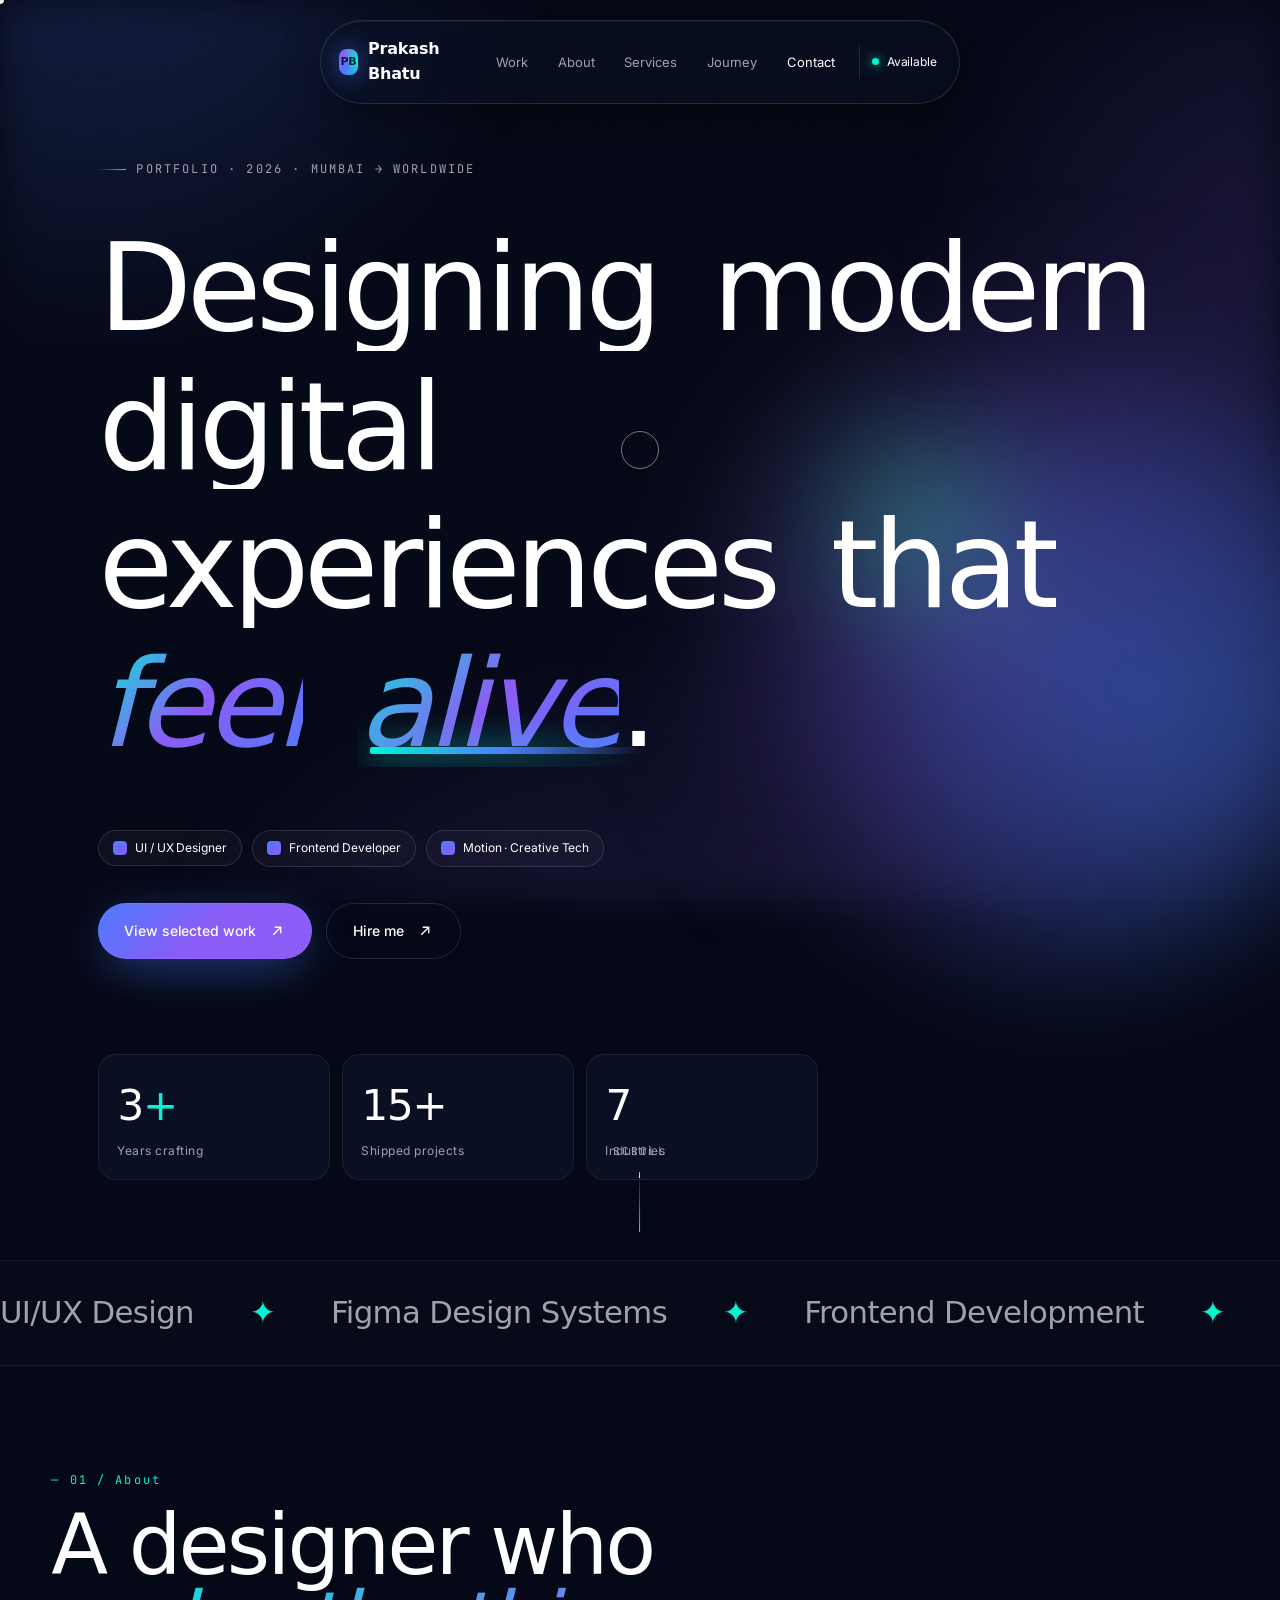
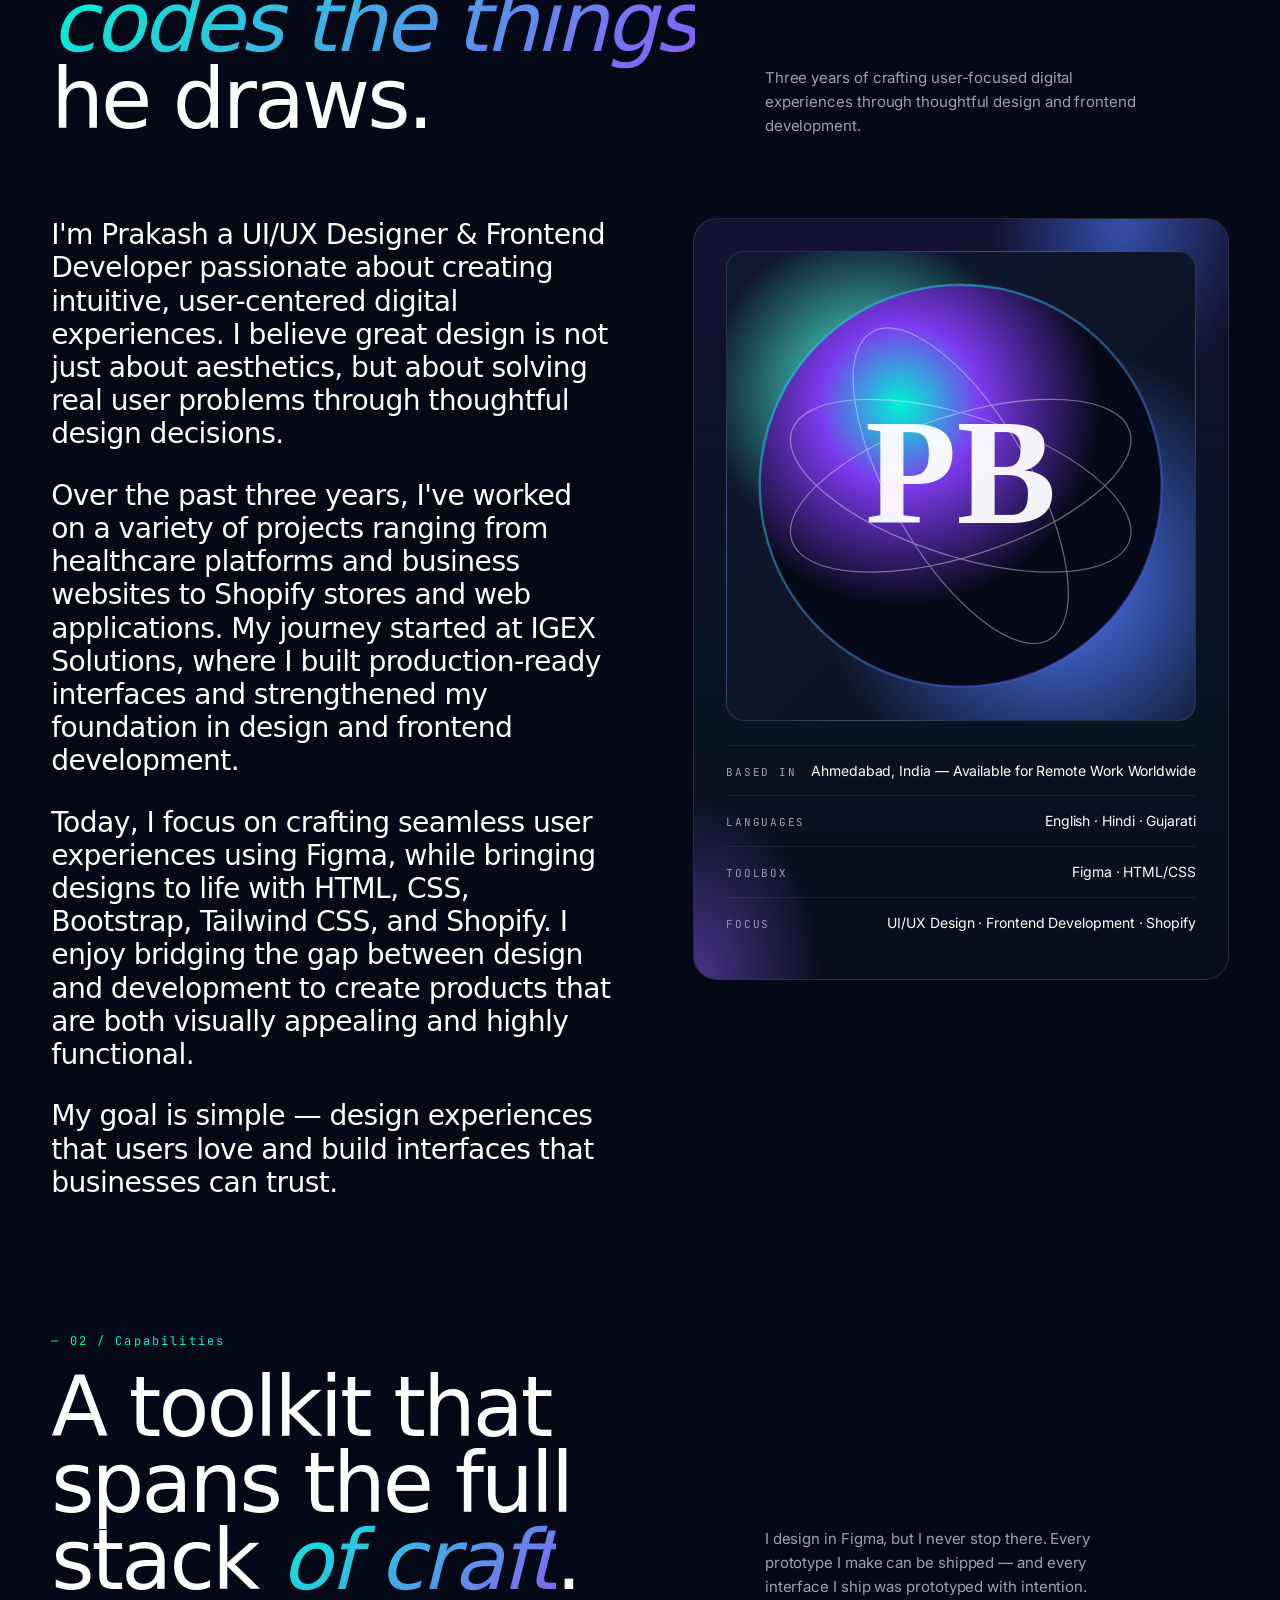
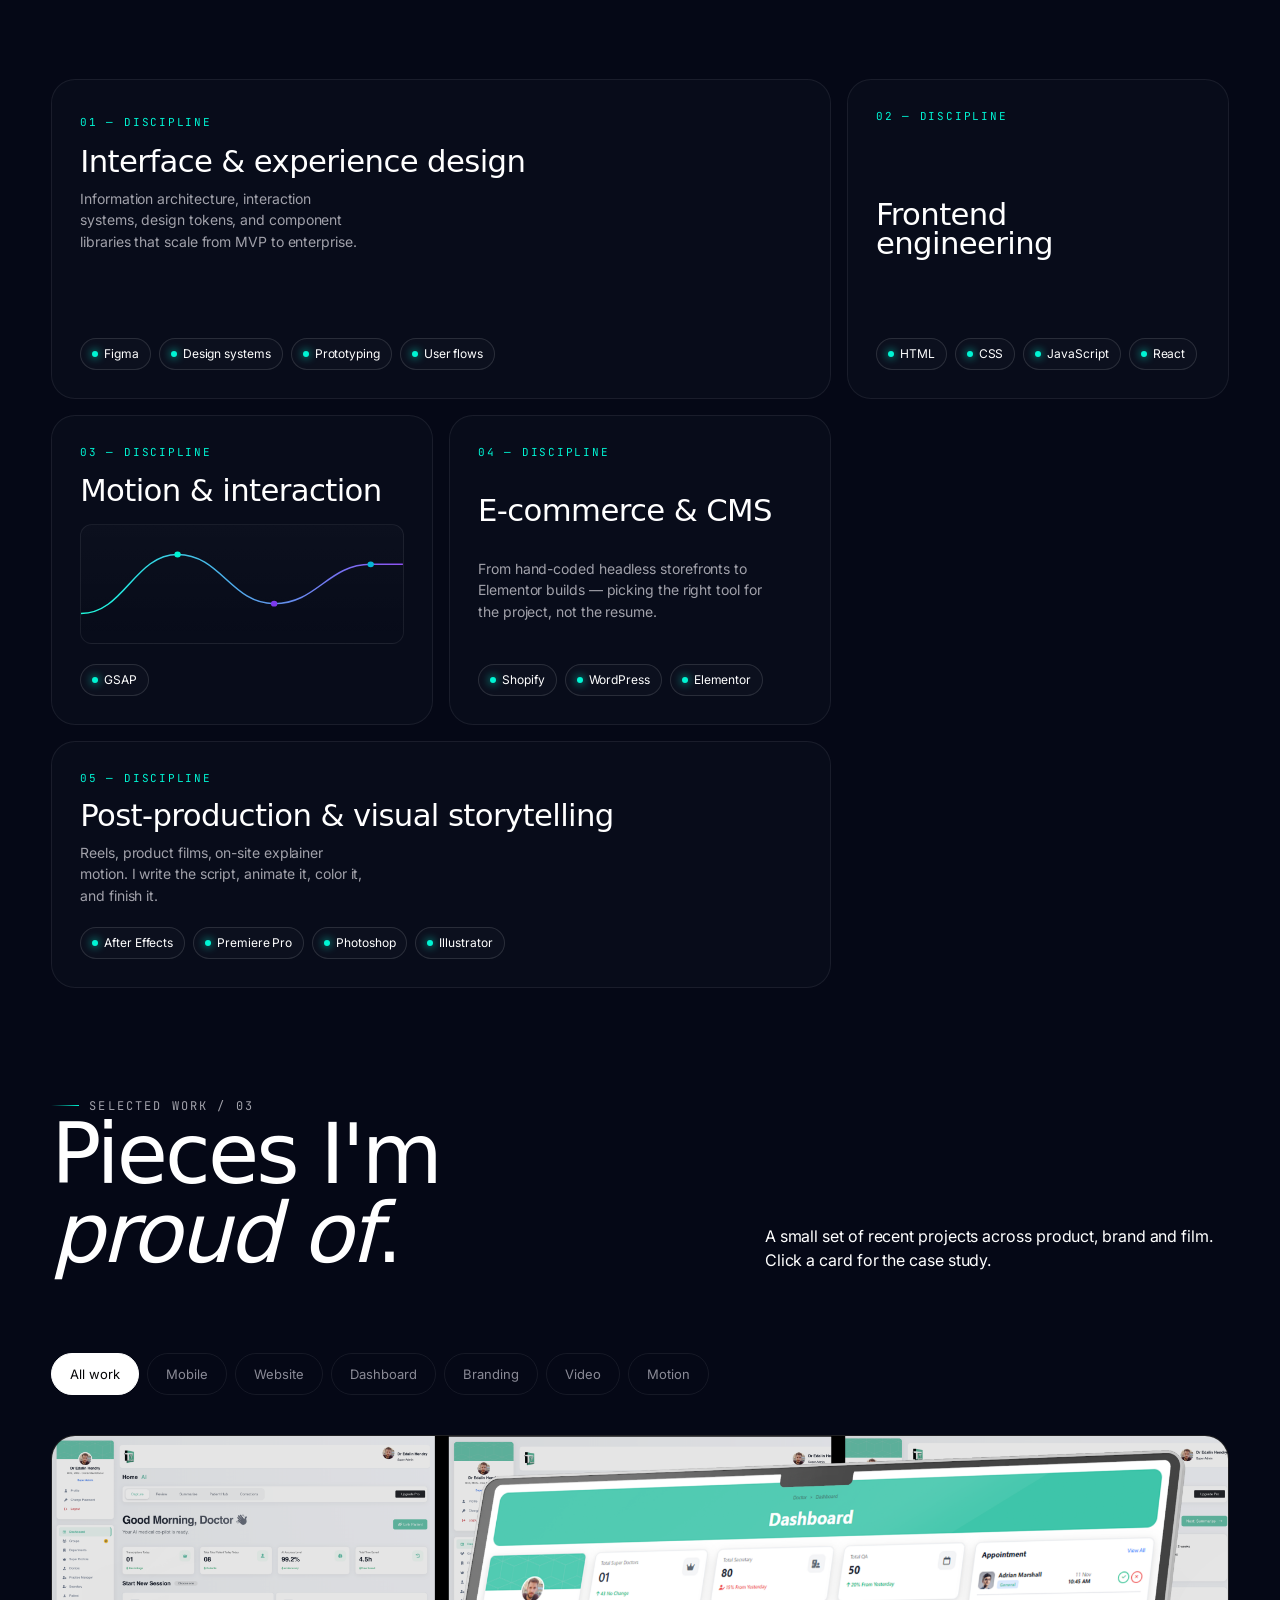
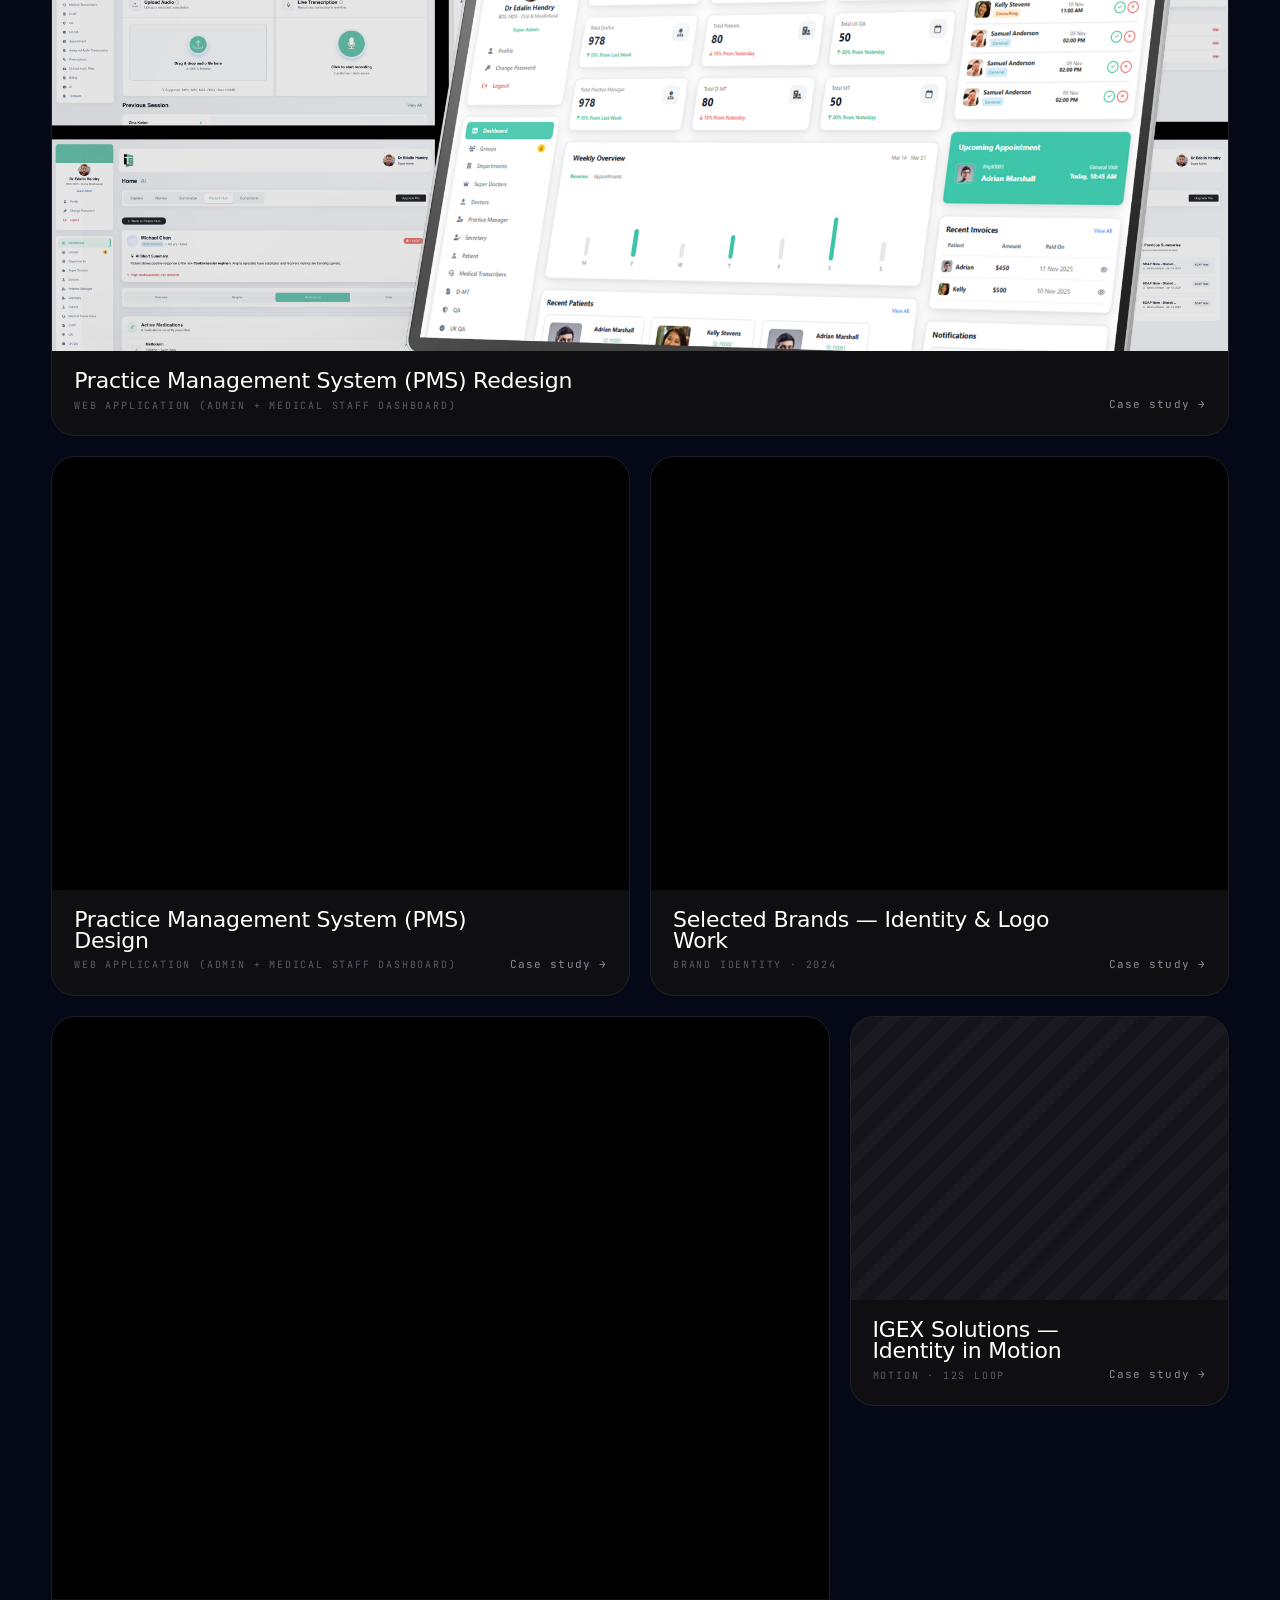
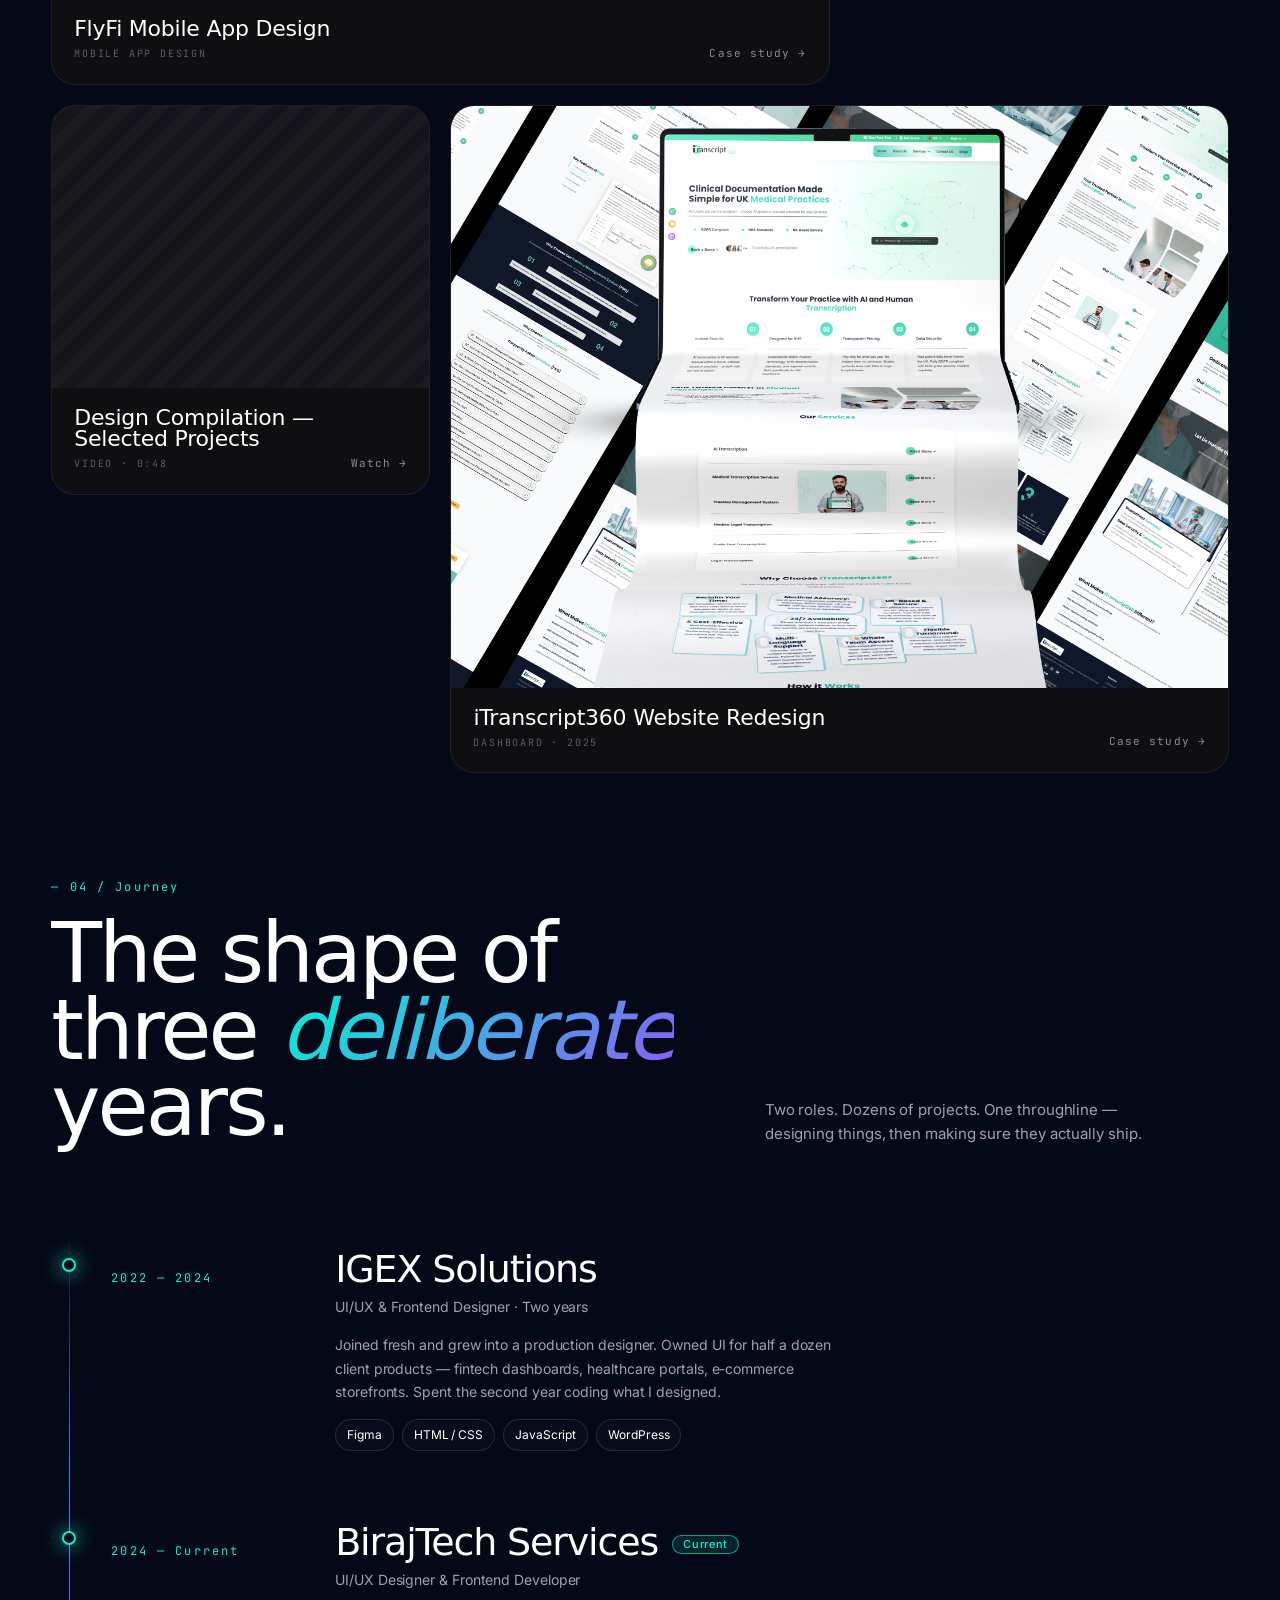
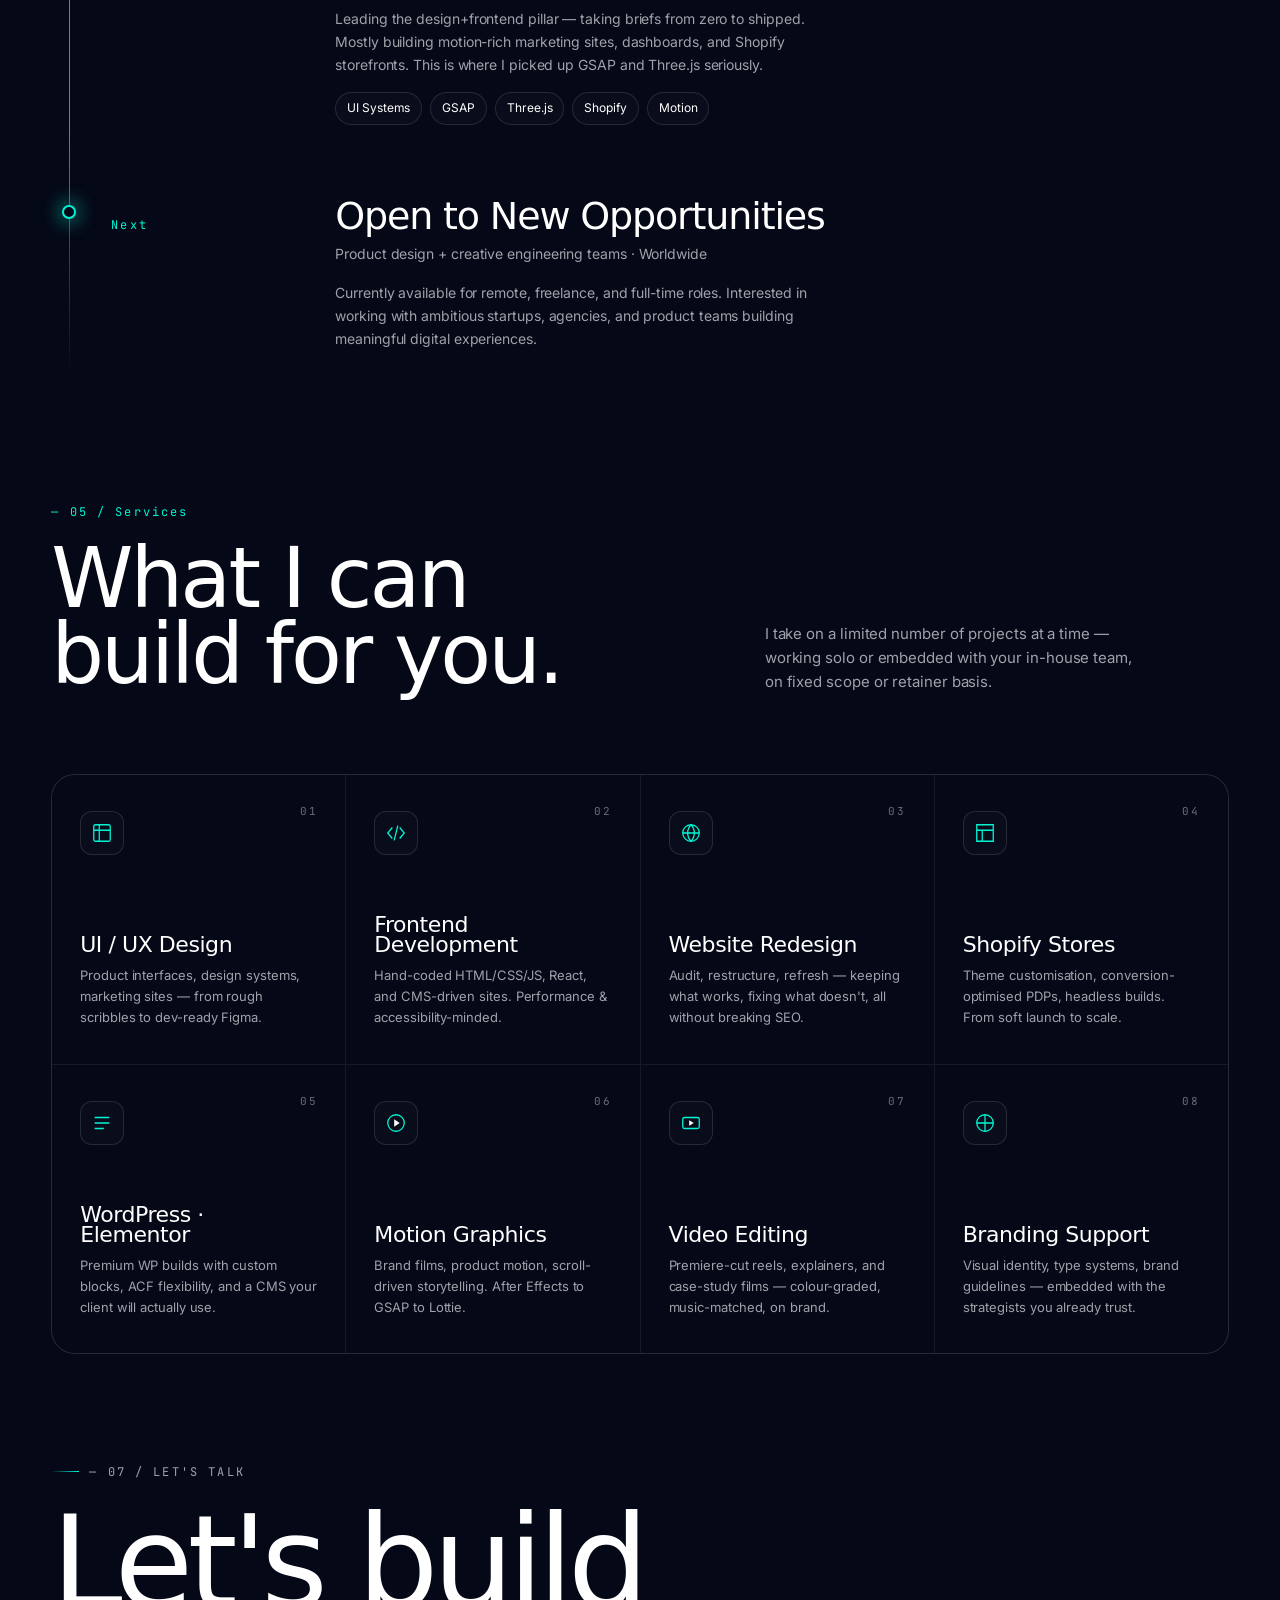
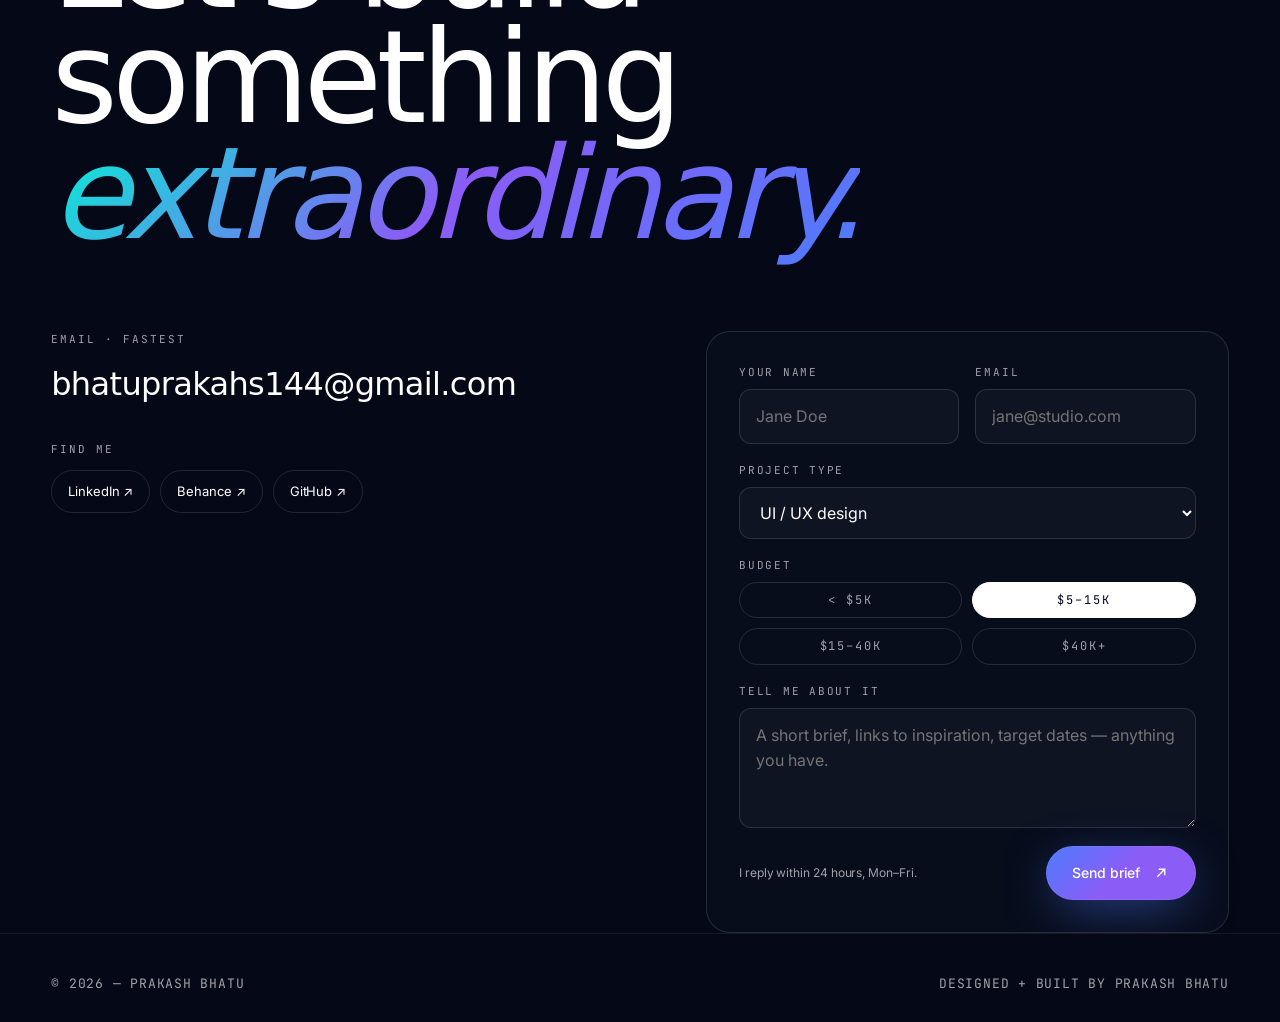
==== index.html @ 5ee9cb2e "initial commit" ====
<!doctype html>
<html lang="en">
<head>
<meta charset="utf-8" />
<meta name="viewport" content="width=device-width, initial-scale=1" />
<title>Prakash Bhatu — Designer · Frontend · Creative Technologist</title>
<meta name="description" content="Prakash Bhatu — multidisciplinary digital designer & frontend developer. UI/UX, motion, and immersive web experiences." />

<link rel="preconnect" href="https://fonts.googleapis.com">
<link rel="preconnect" href="https://fonts.gstatic.com" crossorigin>
<link rel="preconnect" href="https://api.fontshare.com">

<!-- Fonts: Clash Display + Inter + JetBrains Mono -->
<link href="https://fonts.googleapis.com/css2?family=Inter:wght@300;400;500;600;700&family=JetBrains+Mono:wght@400;500&display=swap" rel="stylesheet">
<link href="https://api.fontshare.com/v2/css?f[]=clash-display@400,500,600,700&display=swap" rel="stylesheet">

<link rel="stylesheet" href="styles.css">
<style>
  .hero-canvas {
  position: absolute;
  top: 0;
  left: 0;
  width: 100%;
  height: 100%;
  display: block;
  z-index: 1; /* ताकि यह बैकग्राउंड में रहे और कंटेंट इसके ऊपर दिखे */
  pointer-events: none; /* अगर आप चाहते हैं कि नीचे के बटन पर क्लिक हो सके */
}

/* सुनिश्चित करें कि पैरेंट यानी .hero रिलेटिव हो */
.hero {
  position: relative;
  overflow: hidden;
  /* बाकी की प्रॉपर्टीज वैसी ही रहने दें */
}


/* new project css */
/* ================= WORK SECTION ================= */

:root {
  /* Surfaces */
  --ink-000: #050506;
  --ink-050: #0a0a0c;
  --ink-100: #0f0f12;
  --ink-200: #14141a;
  --ink-300: #1c1c24;
  --ink-400: #262630;
  --line: rgba(255, 255, 255, 0.07);
  --line-strong: rgba(255, 255, 255, 0.14);

  /* Text */
  --text-100: #f5f5f7;
  --text-200: #c7c7cf;
  --text-300: #8a8a96;
  --text-400: #5a5a66;

  /* Accents (tweakable) */
  --accent: #4d7cfe;
  --accent-2: #8b5cf6;
  --accent-glow: rgba(77, 124, 254, 0.45);
  --accent-2-glow: rgba(139, 92, 246, 0.35);

  /* Type */
  --font-display: "Space Grotesk", "Helvetica Neue", system-ui, sans-serif;
  --font-body: "Inter", system-ui, sans-serif;
  --font-mono: "JetBrains Mono", ui-monospace, monospace;

  /* Layout */
  --page-pad: clamp(24px, 4vw, 72px);
  --maxw: 1440px;
  --radius-sm: 8px;
  --radius-md: 16px;
  --radius-lg: 24px;
  --radius-xl: 36px;

  /* Motion */
  --ease-out: cubic-bezier(0.16, 1, 0.3, 1);
  --ease-in-out: cubic-bezier(0.65, 0, 0.35, 1);
}

.filters {
  display: flex;
  gap: 8px;
  flex-wrap: wrap;
  margin-bottom: 40px;
}

.filter {
  font-size: 13px;
  padding: 10px 18px;
  border: 1px solid var(--line);
  border-radius: 999px;
  color: var(--text-300);
  background: transparent;
  transition: all 0.3s;
  cursor: pointer;
}

.filter:hover {
  color: var(--text-100);
  border-color: var(--line-strong);
}

.filter.active {
  background: white;
  color: var(--ink-000);
  border-color: white;
}

.work-grid {
  display: grid;
  grid-template-columns: repeat(12, 1fr);
  gap: 20px;
}

.work-card {
  height: fit-content;
  position: relative;
  border-radius: var(--radius-lg);
  overflow: hidden;
  cursor: pointer;
  background: var(--ink-100);
  border: 1px solid var(--line);
  transition: transform 0.5s var(--ease-out);
}

.work-card:hover {
  transform: translateY(-6px);
}

.work-card .thumb {
  aspect-ratio: 4/3;
  position: relative;
  overflow: hidden;
  background: var(--ink-200);
}

.work-card .thumb::before {
  content: "";
  position: absolute;
  inset: 0;
  background: repeating-linear-gradient(
    135deg,
    rgba(255,255,255,0.025) 0 12px,
    transparent 12px 24px
  );
}

.work-card .thumb-art {
  position: absolute;
  inset: 0;
  display: grid;
  place-items: center;
  font-family: var(--font-mono);
  font-size: 11px;
  letter-spacing: 0.18em;
  text-transform: uppercase;
  color: var(--text-400);
}

/* Layout */
.w-feature { grid-column: span 12; }
.w-feature .thumb { aspect-ratio: 16/7; }

.w-half { grid-column: span 6; }
.w-third { grid-column: span 4; }
.w-twothird { grid-column: span 8; }

@media (max-width: 820px) {
  .w-feature,
  .w-half,
  .w-third,
  .w-twothird {
    grid-column: span 12;
  }
}

/* Meta */
.work-card .meta {
  display: flex;
  justify-content: space-between;
  align-items: flex-end;
  padding: 20px 22px 22px;
}

.work-card .meta h3 {
  font-family: var(--font-display);
  font-size: 22px;
  font-weight: 500;
  letter-spacing: -0.01em;
}

.work-card .meta .cat {
  font-family: var(--font-mono);
  font-size: 10px;
  letter-spacing: 0.18em;
  text-transform: uppercase;
  color: var(--text-400);
  margin-top: 6px;
}

.work-card .meta .case {
  font-family: var(--font-mono);
  font-size: 11px;
  letter-spacing: 0.1em;
  color: var(--text-300);
  display: inline-flex;
  align-items: center;
  gap: 8px;
  white-space: nowrap;
}

.work-card .meta .case::after {
  content: "→";
  transition: transform 0.3s;
}

.work-card:hover .meta .case::after {
  transform: translateX(4px);
}

/* Thumb styles (simple placeholders) */
.thumb-art.t-mobile { background: #0d2237; }
.thumb-art.t-dash { background: #0a0f1c; }
.thumb-art.t-brand { background: #ece9e2; color: #1c1c20; }
.thumb-art.t-web { background: #1a0d2e; }
.thumb-art.t-video { background: #000; }
.thumb-art.t-motion { background: #0a0a14; }

/* ===== Work case-study modal (self-contained, namespaced) ===== */
.kv-cs {
  position: fixed; inset: 0; z-index: 9000;
  background: rgba(0,0,0,0.7);
  backdrop-filter: blur(8px); -webkit-backdrop-filter: blur(8px);
  display: none; align-items: flex-start; justify-content: center;
  padding: 40px var(--page-pad);
  overflow-y: scroll;
  -webkit-overflow-scrolling: touch;
  overscroll-behavior: contain;
  opacity: 0; transition: opacity 0.35s;
  font-family: var(--font-body); color: var(--text-100);
}
.kv-cs.open { display: flex; opacity: 1; }
.kv-cs-inner {
  max-height: 600px;
  overflow-y: auto;
  width: min(820px, 100%); background: var(--ink-050);
  border: 1px solid var(--line); border-radius: var(--radius-xl);
  padding: 48px 52px; position: relative;
  flex-shrink: 0;
  transform: translateY(18px); transition: transform 0.45s var(--ease-out);
}
.kv-cs.open .kv-cs-inner { transform: translateY(0); }
.kv-cs-close {
  position: absolute; top: 20px; right: 20px;
  width: 40px; height: 40px; border-radius: 50%;
  background: rgba(255,255,255,0.06); border: 1px solid var(--line);
  color: var(--text-100); font-size: 20px; line-height: 1; cursor: pointer;
  display: grid; place-items: center;
}
.kv-cs-close:hover { background: rgba(255,255,255,0.12); }
.kv-cs-cat {
  font-family: var(--font-mono); font-size: 11px; letter-spacing: 0.18em;
  text-transform: uppercase; color: var(--accent); margin-bottom: 16px;
}
.kv-cs-title {
  font-family: var(--font-display); font-size: clamp(28px, 4vw, 48px);
  letter-spacing: -0.03em; line-height: 1.02; font-weight: 500; margin-bottom: 18px;
}
.kv-cs-tagline { color: var(--text-300); font-size: 16px; max-width: 60ch; line-height: 1.6; }
.kv-cs-stats {
  display: grid; grid-template-columns: repeat(4, 1fr); gap: 24px;
  margin-top: 36px; padding-top: 28px; border-top: 1px solid var(--line);
  margin-bottom: 36px;
}
.kv-cs-stats .k {
  font-family: var(--font-mono); font-size: 11px; letter-spacing: 0.14em;
  text-transform: uppercase; color: var(--text-400); margin-bottom: 8px;
}
.kv-cs-stats .v {
  font-family: var(--font-display); font-size: 18px; font-weight: 500; letter-spacing: -0.01em;
}
@media (max-width: 600px) {
  .kv-cs-stats { grid-template-columns: repeat(2, 1fr); }
  .kv-cs-inner { padding: 32px; }
}
.case-image-wrap{
  margin:20px 0 30px;
  border-radius:16px;
  overflow:hidden;
}

.case-image{
  width:100%;
  display:block;
  border-radius:16px;
}

/* Heading */
.kv-cs-inner h3 {
  font-size: 22px;
  font-weight: 600;
  margin: 18px 0 10px;
  color: #ffffff;
}

/* Paragraph */
.kv-cs-inner p {
  font-size: 15px;
  margin-bottom: 12px;
  color: #cfcfcf;
}

/* List */
.kv-cs-inner ul {
  padding-left: 18px;
  margin-bottom: 12px;
}

.kv-cs-inner li {
  font-size: 15px;
  margin-bottom: 8px;
  color: #cfcfcf;
}

/* Links */
.kv-cs-inner a {
  color: #4da3ff;
  text-decoration: none;
  transition: 0.2s ease;
}

.kv-cs-inner a:hover {
  color: #80c1ff;
  text-decoration: underline;
}

/* -------- RESPONSIVE -------- */
@media (max-width: 768px) {
  .kv-cs-inner {
    padding: 18px;
  }

  .kv-cs-inner h3 {
    font-size: 18px;
  }

  .kv-cs-inner p,
  .kv-cs-inner li {
    font-size: 14px;
  }
}

@media (max-width: 480px) {
  .kv-cs-inner {
    padding: 14px;
    border-radius: 8px;
  }

  .kv-cs-inner h3 {
    font-size: 16px;
  }

  .kv-cs-inner p,
  .kv-cs-inner li {
    font-size: 13px;
  }
}
.cursor {
  position: fixed;
  z-index: 100000;
  pointer-events: none;
}

.cursor-ring {
  position: fixed;
  z-index: 99999;
  pointer-events: none;
}
.kv-cs-inner::-webkit-scrollbar {
  width: 6px;
}
.kv-cs-inner::-webkit-scrollbar-thumb {
  background: rgba(255,255,255,0.2);
  border-radius: 10px;
}

/* Contact Form Responsive */
.contact-form {
  width: 100%;
  max-width: 100%;
  padding: 32px;
}

.contact-form .row {
  display: grid;
  grid-template-columns: repeat(2, 1fr);
  gap: 16px;
}

.field input,
.field textarea,
.field select {
  width: 100%;
  min-width: 0;
}

.budget-chips {
  display: flex;
  flex-wrap: wrap;
  gap: 10px;
}

.budget-chips label {
  flex: 1 1 calc(50% - 10px);
  text-align: center;
  min-width: 120px;
}

.form-foot {
  display: flex;
  justify-content: space-between;
  align-items: center;
  gap: 16px;
  flex-wrap: wrap;
}

.form-foot .btn {
  white-space: nowrap;
}

/* Tablet */
@media (max-width: 768px) {
  .contact-form {
    padding: 24px;
  }

  .contact-form .row {
    grid-template-columns: 1fr;
  }

  .budget-chips label {
    flex: 1 1 calc(50% - 10px);
  }

  .form-foot {
    flex-direction: column;
    align-items: stretch;
  }

  .form-foot .btn {
    width: 100%;
    justify-content: center;
  }
}

/* Mobile */
@media (max-width: 480px) {
  .contact-form {
    padding: 18px;
    border-radius: 16px;
  }

  .field input,
  .field textarea,
  .field select {
    padding: 12px 14px;
    font-size: 16px; /* Prevent iOS zoom */
  }

  .budget-chips {
    flex-direction: column;
  }

  .budget-chips label {
    width: 100%;
    min-width: unset;
  }

  .form-foot small {
    text-align: center;
    width: 100%;
  }

  .form-foot .btn {
    width: 100%;
  }
  .hero-aside{
    grid-template-columns:repeat(2, 1fr);
    margin-top: 0;
  }
}

</style>

<!-- Custom cursor + smooth scroll + GSAP + Three.js loaded as modules at end -->
</head>
<body>

<!-- ========== Preloader ========== -->
<div class="preloader" id="preloader">
  <div class="pl-inner">
    <div class="pl-mark"></div>
    <div class="pl-progress"><div class="pl-bar" id="plBar"></div></div>
    <div class="pl-text" id="plText">Loading experience · 0%</div>
  </div>
</div>

<!-- ========== Cursor ========== -->
<div class="cursor-ring" id="cursorRing"></div>
<div class="cursor" id="cursor"></div>

<!-- ========== Nav ========== -->
<nav class="nav" aria-label="Primary">
  <a class="brand" href="#top" data-cursor="hover">
    <span class="mark" aria-hidden="true"></span>
    <span>Prakash Bhatu</span>
  </a>
  <ul>
    <li><a class="link" href="#work" data-cursor="hover">Work</a></li>
    <li><a class="link" href="#about" data-cursor="hover">About</a></li>
    <li><a class="link" href="#services" data-cursor="hover">Services</a></li>
    <li><a class="link" href="#journey" data-cursor="hover">Journey</a></li>
    <li><a class="link" href="#contact" data-cursor="hover">Contact</a></li>
  </ul>
  <span class="availability"><span class="dot"></span>Available</span>
</nav>

<main class="page" id="top">

<!-- ========== Hero ========== -->
<section class="hero" data-screen-label="01 Hero">
  <canvas class="hero-canvas" id="heroCanvas"></canvas>
  <div class="hero-orb" aria-hidden="true"></div>

  <div class="container">
    <div class="hero-grid">
      <span class="eyebrow reveal-fade">Portfolio · 2026 · Mumbai → Worldwide</span>

      <h1 class="display reveal-fade" id="heroHeadline">
        <span class="word"><span>Designing</span></span>
        <span class="word"><span>modern</span></span>
        <span class="word"><span>digital</span></span><br/>
        <span class="word"><span>experiences</span></span>
        <span class="word"><span>that</span></span>
        <span class="word"><span><span class="accent">feel</span></span></span>
        <span class="word"><span class="alive"><span><span class="accent">alive</span>.</span></span></span>
      </h1>

      <div class="reveal-up">
        <div class="hero-roles">
          <span class="role-chip"><span class="ico"></span>UI / UX Designer</span>
          <span class="role-chip"><span class="ico"></span>Frontend Developer</span>
          <span class="role-chip"><span class="ico"></span>Motion · Creative Tech</span>
        </div>

        <div class="hero-cta">
          <a href="#work" class="btn glow btn-magnet" data-cursor="hover">
            View selected work
            <svg class="arrow" viewBox="0 0 24 24" fill="none" stroke="currentColor" stroke-width="1.8"><path d="M7 17L17 7M9 7h8v8"/></svg>
          </a>
          <a href="#contact" class="btn ghost btn-magnet" data-cursor="hover">
            Hire me
            <svg class="arrow" viewBox="0 0 24 24" fill="none" stroke="currentColor" stroke-width="1.8"><path d="M7 17L17 7M9 7h8v8"/></svg>
          </a>
        </div>
      </div>

      <div class="hero-aside reveal-up">
        <div class="hero-stat">
          <div class="n">3<span style="color:var(--accent-3)">+</span></div>
          <div class="l">Years crafting</div>
        </div>
        <div class="hero-stat">
          <div class="n">15+</div>
          <div class="l">Shipped projects</div>
        </div>
        <div class="hero-stat">
          <div class="n">7</div>
          <div class="l">Industries</div>
        </div>
      </div>
    </div>
  </div>

  <div class="scroll-cue" aria-hidden="true">
    <span>Scroll</span>
    <span class="line"></span>
  </div>
</section>

<!-- ========== Marquee strip ========== -->
<div class="strip" aria-hidden="true">
  <div class="strip-track">
<span>
  UI/UX Design <span class="dot-sep">✦</span>
  Figma Design Systems <span class="dot-sep">✦</span>
  Frontend Development <span class="dot-sep">✦</span>
  HTML & CSS <span class="dot-sep">✦</span>
  Bootstrap & Tailwind CSS <span class="dot-sep">✦</span>
  Shopify Development <span class="dot-sep">✦</span>
</span>

<span>
  Responsive Web Design <span class="dot-sep">✦</span>
  User Research <span class="dot-sep">✦</span>
  Wireframing & Prototyping <span class="dot-sep">✦</span>
  Motion Design <span class="dot-sep">✦</span>
  After Effects <span class="dot-sep">✦</span>
  Premiere Pro <span class="dot-sep">✦</span>
</span>
  </div>
</div>

<!-- ========== About ========== -->
<section id="about" data-screen-label="02 About">
  <div class="container">
    <div class="section-head">
      <div>
        <span class="num">— 01 / About</span>
        <h2 class="display reveal-up" style="margin-top:18px">A designer who <em style="font-weight:400; font-style:italic; background:linear-gradient(135deg,var(--accent-3),var(--accent-2)); -webkit-background-clip:text; background-clip:text; color:transparent">codes the things</em> he draws.</h2>
      </div>
      <div class="meta reveal-fade">
        Three years of crafting user-focused digital experiences through thoughtful design and frontend development.
 </div>
    </div>

    <div class="about-grid">
      <div class="about-copy">

      <p>I'm Prakash  a  UI/UX Designer & Frontend Developer passionate about creating intuitive, user-centered digital experiences. I believe great design is not just about aesthetics, but about solving real user problems through thoughtful design decisions.</p>
       <p>Over the past three years, I've worked on a variety of projects ranging from healthcare platforms and business websites to Shopify stores and web applications. My journey started at IGEX Solutions, where I built production-ready interfaces and strengthened my foundation in design and frontend development.</p>
       <p>Today, I focus on crafting seamless user experiences using Figma, while bringing designs to life with HTML, CSS, Bootstrap, Tailwind CSS, and Shopify. I enjoy bridging the gap between design and development to create products that are both visually appealing and highly functional.</p>
       <p>My goal is simple — design experiences that users love and build interfaces that businesses can trust.</p>



        </div>

      <aside class="about-card reveal-up" style="position: sticky; top: 0;">
        <div class="avatar" aria-hidden="true">
          <svg viewBox="0 0 200 200" xmlns="http://www.w3.org/2000/svg">
            <defs>
              <radialGradient id="av-g" cx="35%" cy="30%">
                <stop offset="0%" stop-color="#00F5D4"/>
                <stop offset="40%" stop-color="#7C3AED"/>
                <stop offset="100%" stop-color="#050816"/>
              </radialGradient>
              <linearGradient id="av-rim" x1="0" y1="0" x2="1" y2="1">
                <stop offset="0" stop-color="#00F5D4" stop-opacity=".6"/>
                <stop offset="1" stop-color="#7C3AED" stop-opacity=".4"/>
              </linearGradient>
            </defs>
            <circle cx="100" cy="100" r="86" fill="url(#av-g)"/>
            <circle cx="100" cy="100" r="86" fill="none" stroke="url(#av-rim)" stroke-width="1"/>
            <g opacity="0.4" stroke="#fff" stroke-width="0.5" fill="none">
              <ellipse cx="100" cy="100" rx="76" ry="30" transform="rotate(-18 100 100)"/>
              <ellipse cx="100" cy="100" rx="76" ry="30" transform="rotate(18 100 100)"/>
              <ellipse cx="100" cy="100" rx="76" ry="30" transform="rotate(60 100 100)"/>
            </g>
            <text x="100" y="116" text-anchor="middle" font-family="Clash Display" font-size="64" font-weight="600" fill="#fff" opacity="0.95">PB</text>
          </svg>
        </div>
        <div class="row"><span class="k">Based in</span><span class="v">Ahmedabad, India — Available for Remote Work Worldwide</span></div>
        <div class="row"><span class="k">Languages</span><span class="v">English · Hindi · Gujarati</span></div>
        <div class="row"><span class="k">Toolbox</span><span class="v">Figma · HTML/CSS</span></div>
        <div class="row"><span class="k">Focus</span><span class="v">UI/UX Design · Frontend Development · Shopify</span></div>
        
      </aside>
    </div>
  </div>
</section>

<!-- ========== Skills ========== -->
<section id="skills" data-screen-label="03 Skills">
  <div class="container">
    <div class="section-head">
      <div>
        <span class="num">— 02 / Capabilities</span>
        <h2 class="display reveal-up" style="margin-top:18px">A toolkit that<br/>spans the full stack <em style="font-weight:400; font-style:italic; background:linear-gradient(135deg,var(--accent-3),var(--accent-2)); -webkit-background-clip:text; background-clip:text; color:transparent">of craft</em>.</h2>
      </div>
      <div class="meta reveal-fade">
        I design in Figma, but I never stop there. Every prototype I make can be shipped — and every interface I ship was prototyped with intention.
      </div>
    </div>

    <div class="skills-grid">
      <article class="skill-card feature reveal-up" data-tilt>
        <div>
          <span class="cat">01 — Discipline</span>
          <h3 class="display" style="margin-top:14px">Interface &amp; experience design</h3>
          <p class="desc">Information architecture, interaction systems, design tokens, and component libraries that scale from MVP to enterprise.</p>
        </div>
        <div class="pill-row">
          <span class="pill"><span class="led"></span>Figma</span>
          <span class="pill"><span class="led"></span>Design systems</span>
          <span class="pill"><span class="led"></span>Prototyping</span>
          <span class="pill"><span class="led"></span>User flows</span>
        </div>
      </article>

      <article class="skill-card reveal-up" data-tilt>
        <span class="cat">02 — Discipline</span>
        <h3 class="display" style="margin-top:14px">Frontend<br/>engineering</h3>
        <div class="pill-row">
          <span class="pill"><span class="led"></span>HTML</span>
          <span class="pill"><span class="led"></span>CSS</span>
          <span class="pill"><span class="led"></span>JavaScript</span>
          <span class="pill"><span class="led"></span>React</span>
        </div>
      </article>

      <article class="skill-card reveal-up" data-tilt>
        <span class="cat">03 — Discipline</span>
        <h3 class="display" style="margin-top:14px">Motion &amp; interaction</h3>
        <div class="skill-viz" aria-hidden="true">
          <svg viewBox="0 0 300 120" preserveAspectRatio="none">
            <defs>
              <linearGradient id="sv1" x1="0" x2="1">
                <stop offset="0" stop-color="#00F5D4"/>
                <stop offset="1" stop-color="#7C3AED"/>
              </linearGradient>
            </defs>
            <path d="M0,90 C40,90 50,30 90,30 C130,30 140,80 180,80 C220,80 230,40 270,40 L300,40" fill="none" stroke="url(#sv1)" stroke-width="1.5"/>
            <path d="M0,90 C40,90 50,30 90,30 C130,30 140,80 180,80 C220,80 230,40 270,40 L300,40" fill="none" stroke="white" stroke-width="0.4" opacity="0.4"/>
            <circle cx="90" cy="30" r="3" fill="#00F5D4"/>
            <circle cx="180" cy="80" r="3" fill="#7C3AED"/>
            <circle cx="270" cy="40" r="3" fill="#06B6D4"/>
          </svg>
        </div>
        <div class="pill-row">
          <span class="pill"><span class="led"></span>GSAP</span>
         
        </div>
      </article>

      <article class="skill-card reveal-up" data-tilt>
        <span class="cat">04 — Discipline</span>
        <h3 class="display" style="margin-top:14px">E-commerce &amp; CMS</h3>
        <p class="desc">From hand-coded headless storefronts to Elementor builds — picking the right tool for the project, not the resume.</p>
        <div class="pill-row">
          <span class="pill"><span class="led"></span>Shopify</span>
          <span class="pill"><span class="led"></span>WordPress</span>
          <span class="pill"><span class="led"></span>Elementor</span>
        </div>
      </article>

      <article class="skill-card wide reveal-up" data-tilt>
        <span class="cat">05 — Discipline</span>
        <h3 class="display" style="margin-top:14px">Post-production &amp; visual storytelling</h3>
        <p class="desc">Reels, product films, on-site explainer motion. I write the script, animate it, color it, and finish it.</p>
        <div class="pill-row">
          <span class="pill"><span class="led"></span>After Effects</span>
          <span class="pill"><span class="led"></span>Premiere Pro</span>
          <span class="pill"><span class="led"></span>Photoshop</span>
          <span class="pill"><span class="led"></span>Illustrator</span>
        </div>
      </article>
    </div>
  </div>
</section>


<!-- ==================== WORK ==================== -->
<section id="work" data-screen-label="04 Work">
  <div class="container">
  <div class="section-head reveal">
    <div>
      <span class="eyebrow">Selected work / 03</span>
      <h2>Pieces I'm <em>proud&nbsp;of</em>.</h2>
    </div>
    <p>A small set of recent projects across product, brand and film. Click a card for the case study.</p>
  </div>

  <div class="filters reveal">
    <button class="filter active" data-cat="all">All work</button>
    <button class="filter" data-cat="mobile">Mobile</button>
    <button class="filter" data-cat="web">Website</button>
    <button class="filter" data-cat="dash">Dashboard</button>
    <button class="filter" data-cat="brand">Branding</button>
    <button class="filter" data-cat="video">Video</button>
    <button class="filter" data-cat="motion">Motion</button>
  </div>

  <div class="work-grid reveal-stagger">
    <!-- Feature -->
    <div class="work-card w-feature" data-case="pmsweb" data-cat="dash">
      <div class="thumb">
        <div class="thumb-art t-dash" style="background-color: #000000;">
          <img src="assets/images/desktop-admin.png" style="width: 100%;" alt="">
        </div>
      </div>
      <div class="meta">
        <div>
          <h3>Practice Management System (PMS) Redesign</h3>
          <div class="cat">Web Application (Admin + Medical Staff Dashboard)</div>
        </div>
        <span class="case">Case study</span>
      </div>
    </div>

    <!-- Two halves -->
    <div class="work-card w-half" data-case="pmsapp" data-cat="mobile">
        <div class="thumb">
        <div class="thumb-art t-dash" style="background-color: #000000;">
          <img src="assets/images/mobile-app-pms.png" style="height: 100%; object-fit: cover;" alt="">
        </div>
      </div>
      <div class="meta">
        <div>
          <h3>Practice Management System (PMS) Design</h3>
          <div class="cat">Web Application (Admin + Medical Staff Dashboard)</div>
        </div>
        <span class="case">Case study</span>
      </div>
    </div>
    <div class="work-card w-half" data-case="grove" data-cat="brand">
    <div class="thumb">
        <div class="thumb-art t-dash" style="background-color: #000000;">
          <img src="assets/images/banner-post.png" style="width: 100%;" alt="">
        </div>
      </div>
      <div class="meta">
        <div>
          <h3>Selected Brands — Identity & Logo Work</h3>
          <div class="cat">Brand identity · 2024</div>
        </div>
        <span class="case">Case study</span>
      </div>
    </div>

    <!-- 2-third + third -->
    <div class="work-card w-twothird" data-case="flyfi" data-cat="mobile">
     <div class="thumb">
        <div class="thumb-art t-dash" style="background-color: #000000;">
          <img src="assets/images/flyfi_app_8.png" style="height: 100%;" alt="">
        </div>
      </div>
      <div class="meta">
        <div>
          <h3>FlyFi Mobile App Design</h3>
          <div class="cat">Mobile App Design</div>
        </div>
        <span class="case">Case study</span>
      </div>
    </div>
    
    <div class="work-card w-third" data-case="halo" data-cat="motion">
       <div class="thumb">
  <video class="thumb-video" autoplay muted loop playsinline style="width: 100%;">
    <source src="assets/Videos/logo-2.mp4"  type="video/mp4">
  </video>
</div>
      <div class="meta">
        <div>
          <h3>IGEX Solutions — Identity in Motion</h3>
          <div class="cat">Motion · 12s loop</div>
        </div>
        <span class="case">Case study</span>
      </div>
    </div>
    

    <!-- third + 2-third -->
    <div class="work-card w-third" data-case="vesper" data-cat="video">
      <div class="thumb">
  <video class="thumb-video" autoplay muted loop playsinline style="width: 100%;">
    <source src="assets/Videos/Design-website.mp4"  type="video/mp4">
  </video>
</div>
      <div class="meta">
        <div>
          <h3>Design Compilation — Selected Projects</h3>
          <div class="cat">Video · 0:48</div>
        </div>
        <span class="case">Watch</span>
      </div>
    </div>

    <div class="work-card w-twothird" data-case="drift" data-cat="web">
     <div class="thumb">
        <div class="thumb-art t-dash" style="background-color: #000000;">
          <img src="assets/images/transcript-web.png" style="width: 100%;" alt="">
        </div>
      </div>
      <div class="meta">
        <div>
          <h3>iTranscript360 Website Redesign</h3>
          <div class="cat">Dashboard · 2025</div>
        </div>
        <span class="case">Case study</span>
      </div>
    </div>
  </div>
  </div>
</section>


<!-- ========== Timeline ========== -->
<section id="journey" data-screen-label="05 Journey">
  <div class="container">
    <div class="section-head">
      <div>
        <span class="num">— 04 / Journey</span>
        <h2 class="display reveal-up" style="margin-top:18px">The shape of<br/>three <em style="font-weight:400; font-style:italic; background:linear-gradient(135deg,var(--accent-3),var(--accent-2)); -webkit-background-clip:text; background-clip:text; color:transparent">deliberate</em> years.</h2>
      </div>
      <div class="meta reveal-fade">
        Two roles. Dozens of projects. One throughline — designing things, then making sure they actually ship.
      </div>
    </div>

    <div class="timeline" id="timeline">
      <div class="timeline-progress" id="tlProgress"></div>

      <div class="tl-item reveal-up">
        <div class="row">
          <span class="year">2022 — 2024</span>
          <div>
            <h3 class="display">IGEX Solutions</h3>
            <div class="role">UI/UX &amp; Frontend Designer · Two years</div>
            <p class="desc">Joined fresh and grew into a production designer. Owned UI for half a dozen client products — fintech dashboards, healthcare portals, e-commerce storefronts. Spent the second year coding what I designed.</p>
            <div class="tags">
              <span class="pill">Figma</span><span class="pill">HTML / CSS</span><span class="pill">JavaScript</span><span class="pill">WordPress</span>
            </div>
          </div>
        </div>
      </div>

      <div class="tl-item now reveal-up">
        <div class="row">
          <span class="year">2024 — Current</span>
          <div>
            <h3 class="display">BirajTech Services</h3>
            <div class="role">UI/UX Designer &amp; Frontend Developer</div>
            <p class="desc">Leading the design+frontend pillar — taking briefs from zero to shipped. Mostly building motion-rich marketing sites, dashboards, and Shopify storefronts. This is where I picked up GSAP and Three.js seriously.</p>
            <div class="tags">
              <span class="pill">UI Systems</span><span class="pill">GSAP</span><span class="pill">Three.js</span><span class="pill">Shopify</span><span class="pill">Motion</span>
            </div>
          </div>
        </div>
      </div>

      <div class="tl-item reveal-up">
        <div class="row">
          <span class="year">Next</span>
          <div>
            <h3 class="display">Open to New Opportunities </h3>
            <div class="role">Product design + creative engineering teams · Worldwide</div>
            <p class="desc">Currently available for remote, freelance, and full-time roles. Interested in
working with ambitious startups, agencies, and product teams building meaningful
digital experiences.</p>
          </div>
        </div>
      </div>
    </div>
  </div>
</section>

<!-- ========== Services ========== -->
<section id="services" data-screen-label="06 Services">
  <div class="container">
    <div class="section-head">
      <div>
        <span class="num">— 05 / Services</span>
        <h2 class="display reveal-up" style="margin-top:18px">What I can<br/>build for you.</h2>
      </div>
      <div class="meta reveal-fade">
       I take on a limited number of projects at a time — working solo or embedded with your in-house team, on fixed scope or retainer basis.
      </div>
    </div>

    <div class="services-grid">
      <div class="service reveal-fade" data-cursor="hover">
        <span class="idx">01</span>
        <div class="icn"><svg viewBox="0 0 24 24"><rect x="3" y="3" width="18" height="18" rx="2"/><path d="M3 9h18M9 3v18"/></svg></div>
        <div>
          <h3 class="display">UI / UX Design</h3>
          <p>Product interfaces, design systems, marketing sites — from rough scribbles to dev-ready Figma.</p>
        </div>
      </div>
      <div class="service reveal-fade" data-cursor="hover">
        <span class="idx">02</span>
        <div class="icn"><svg viewBox="0 0 24 24"><path d="M8 6l-5 6 5 6M16 6l5 6-5 6M14 4l-4 16"/></svg></div>
        <div>
          <h3 class="display">Frontend Development</h3>
          <p>Hand-coded HTML/CSS/JS, React, and CMS-driven sites. Performance &amp; accessibility-minded.</p>
        </div>
      </div>
      <div class="service reveal-fade" data-cursor="hover">
        <span class="idx">03</span>
        <div class="icn"><svg viewBox="0 0 24 24"><circle cx="12" cy="12" r="9"/><path d="M3 12h18M12 3a13 13 0 010 18M12 3a13 13 0 000 18"/></svg></div>
        <div>
          <h3 class="display">Website Redesign</h3>
          <p>Audit, restructure, refresh — keeping what works, fixing what doesn't, all without breaking SEO.</p>
        </div>
      </div>
      <div class="service reveal-fade" data-cursor="hover">
        <span class="idx">04</span>
        <div class="icn"><svg viewBox="0 0 24 24"><path d="M3 3h18v18H3z"/><path d="M3 9h18M9 21V9"/></svg></div>
        <div>
          <h3 class="display">Shopify Stores</h3>
          <p>Theme customisation, conversion-optimised PDPs, headless builds. From soft launch to scale.</p>
        </div>
      </div>
      <div class="service reveal-fade" data-cursor="hover">
        <span class="idx">05</span>
        <div class="icn"><svg viewBox="0 0 24 24"><path d="M4 6h16M4 12h16M4 18h10"/></svg></div>
        <div>
          <h3 class="display">WordPress · Elementor</h3>
          <p>Premium WP builds with custom blocks, ACF flexibility, and a CMS your client will actually use.</p>
        </div>
      </div>
      <div class="service reveal-fade" data-cursor="hover">
        <span class="idx">06</span>
        <div class="icn"><svg viewBox="0 0 24 24"><circle cx="12" cy="12" r="9"/><path d="M10 8l6 4-6 4z" fill="currentColor" stroke="none"/></svg></div>
        <div>
          <h3 class="display">Motion Graphics</h3>
          <p>Brand films, product motion, scroll-driven storytelling. After Effects to GSAP to Lottie.</p>
        </div>
      </div>
      <div class="service reveal-fade" data-cursor="hover">
        <span class="idx">07</span>
        <div class="icn"><svg viewBox="0 0 24 24"><rect x="3" y="6" width="18" height="12" rx="2"/><path d="M10 9v6l5-3z" fill="currentColor" stroke="none"/></svg></div>
        <div>
          <h3 class="display">Video Editing</h3>
          <p>Premiere-cut reels, explainers, and case-study films — colour-graded, music-matched, on brand.</p>
        </div>
      </div>
      <div class="service reveal-fade" data-cursor="hover">
        <span class="idx">08</span>
        <div class="icn"><svg viewBox="0 0 24 24"><circle cx="12" cy="12" r="9"/><path d="M12 3v18M3 12h18" /></svg></div>
        <div>
          <h3 class="display">Branding Support</h3>
          <p>Visual identity, type systems, brand guidelines — embedded with the strategists you already trust.</p>
        </div>
      </div>
    </div>
  </div>
</section>

<!-- ========== Testimonials ========== -->
  

<!-- ========== Contact ========== -->
<section class="contact" id="contact" data-screen-label="08 Contact">
  <canvas class="contact-canvas" id="contactCanvas"></canvas>
  <div class="container">
    <span class="eyebrow reveal-fade">— 07 / Let's talk</span>
    <h2 class="display reveal-up" style="margin-top:24px">Let's build something <em>extraordinary.</em></h2>

    <div class="contact-grid">
      <div class="contact-info">
        <div class="block reveal-up">
          <div class="k">Email · fastest</div>
          <div class="v"><a href="mailto:bhatuprakahs144@gmail.com" data-cursor="hover">bhatuprakahs144@gmail.com</a></div>
        </div>
        <!-- <div class="block reveal-up">
          <div class="k">On the calendar</div>
          <div class="v"><a href="#" data-cursor="hover">Book a 30-min intro call →</a></div>
        </div> -->
        <div class="block reveal-up">
          <div class="k">Find me</div>
          <div class="socials">
            <a href="https://www.linkedin.com/in/prakash-bhatu?utm_source=share_via&utm_content=profile&utm_medium=member_android" data-cursor="hover">LinkedIn ↗</a>
            <a href="https://www.behance.net/pixel-craft-studio/info" data-cursor="hover">Behance ↗</a>
            <!-- <a href="#" data-cursor="hover">Dribbble ↗</a> -->
            <a href="https://github.com/bhatuprakash3219/Design" data-cursor="hover">GitHub ↗</a>
            <!-- <a href="#" data-cursor="hover">Read.cv ↗</a> -->
          </div>
        </div>
        <div class="block reveal-up">
          <!-- <div class="k">Currently</div> -->
          <!-- <div class="v" style="font-size:18px; color:var(--muted)"><span class="dot" style="display:inline-block; vertical-align:middle; margin-right:10px"></span>Booking projects from June 26, 2026</div> -->
        </div>
      </div>

      <form class="contact-form reveal-up" id="contactForm" novalidate>
        <div class="row">
          <div class="field">
            <label for="cf-name">Your name</label>
            <input id="cf-name" name="name" type="text" placeholder="Jane Doe" required />
          </div>
          <div class="field">
            <label for="cf-email">Email</label>
            <input id="cf-email" name="email" type="email" placeholder="jane@studio.com" required />
          </div>
        </div>
        <div class="field">
          <label for="cf-project">Project type</label>
          <select id="cf-project" name="project">
            <option>UI / UX design</option>
            <option>Frontend build</option>
            <option>Shopify storefront</option>
            <option>WordPress / Elementor</option>
            <option>Motion / video</option>
            <option>Something else</option>
          </select>
        </div>
        <div class="field">
          <label>Budget</label>
          <div class="budget-chips">
            <input type="radio" name="budget" id="b1" value="<$5k"/><label for="b1">&lt; $5k</label>
            <input type="radio" name="budget" id="b2" value="$5–15k" checked/><label for="b2">$5–15k</label>
            <input type="radio" name="budget" id="b3" value="$15–40k"/><label for="b3">$15–40k</label>
            <input type="radio" name="budget" id="b4" value="$40k+"/><label for="b4">$40k+</label>
          </div>
        </div>
        <div class="field">
          <label for="cf-msg">Tell me about it</label>
          <textarea id="cf-msg" name="msg" placeholder="A short brief, links to inspiration, target dates — anything you have."></textarea>
        </div>
        <div class="form-foot">
          <small>I reply within 24 hours, Mon–Fri.</small>
          <button class="btn glow btn-magnet" type="submit" data-cursor="hover">
            <span id="cfBtn">Send brief</span>
            <svg class="arrow" viewBox="0 0 24 24" fill="none" stroke="currentColor" stroke-width="1.8"><path d="M7 17L17 7M9 7h8v8"/></svg>
          </button>
        </div>
      </form>
    </div>
  </div>
</section>

<!-- ========== Footer ========== -->
<footer class="foot">
  <div class="container" style="display:flex; justify-content:space-between; flex-wrap:wrap; gap:16px; width:100%">
    <span class="mono">© 2026 — PRAKASH BHATU</span>
    <span class="mono">DESIGNED + BUILT BY PRAKASH BHATU</span>
    <!-- <span class="mono">v 1.0 · NO COOKIES, NO BS</span> -->
  </div>
</footer>

</main>

<!-- ========== Work case-study modal (Kai Vesper section) ========== -->
<div class="kv-cs" id="kvCaseModal" aria-hidden="true">
  <div class="kv-cs-inner">
    <button class="kv-cs-close" data-kv-close aria-label="Close">&times;</button>
    <div class="kv-cs-cat" data-kv-cat></div>
    <h3 class="kv-cs-title" data-kv-title></h3>
    <p class="kv-cs-tagline" data-kv-tagline></p>
    <div class="kv-cs-stats" data-kv-stats></div>
 
     <div class="case-description"></div>
  </div>
</div>

<!-- ========== Case-study modal ========== -->
<div class="modal-overlay" id="modal" role="dialog" aria-modal="true" aria-labelledby="modalTitle">
  <div class="modal">
    <button class="modal-close" id="modalClose" aria-label="Close" data-cursor="hover"></button>
    <div class="modal-hero" id="modalHero">
      <img src="/assets/images/four.png" alt="">
      <div>
        <span class="cat" id="modalCat">Category</span>
        <h3 class="display" id="modalTitle">Project</h3>
      </div>
    </div>
    <div class="modal-body">
      <aside class="modal-meta">
        <div class="block"><div class="k">Client</div><div class="v" id="m-client">—</div></div>
        <div class="block"><div class="k">Year</div><div class="v" id="m-year">—</div></div>
        <div class="block"><div class="k">Role</div><div class="v" id="m-role">—</div></div>
        <div class="block"><div class="k">Stack</div><div class="v" id="m-stack">—</div></div>
        <div class="block"><div class="k">Timeline</div><div class="v" id="m-timeline">—</div></div>
      </aside>
      <div class="modal-content" id="modalContent"></div>
    </div>
  </div>
</div>

<!-- Libs -->
<script src="https://cdnjs.cloudflare.com/ajax/libs/gsap/3.12.5/gsap.min.js"></script>
<script src="https://cdnjs.cloudflare.com/ajax/libs/gsap/3.12.5/ScrollTrigger.min.js"></script>
<script src="https://cdnjs.cloudflare.com/ajax/libs/three.js/r128/three.min.js"></script>
<script src="https://cdn.jsdelivr.net/npm/lenis@1.1.13/dist/lenis.min.js"></script>

<!-- React + Babel for tweaks panel -->
<script src="https://unpkg.com/react@18.3.1/umd/react.development.js" integrity="sha384-hD6/rw4ppMLGNu3tX5cjIb+uRZ7UkRJ6BPkLpg4hAu/6onKUg4lLsHAs9EBPT82L" crossorigin="anonymous"></script>
<script src="https://unpkg.com/react-dom@18.3.1/umd/react-dom.development.js" integrity="sha384-u6aeetuaXnQ38mYT8rp6sbXaQe3NL9t+IBXmnYxwkUI2Hw4bsp2Wvmx4yRQF1uAm" crossorigin="anonymous"></script>
<script src="https://unpkg.com/@babel/standalone@7.29.0/babel.min.js" integrity="sha384-m08KidiNqLdpJqLq95G/LEi8Qvjl/xUYll3QILypMoQ65QorJ9Lvtp2RXYGBFj1y" crossorigin="anonymous"></script>

<!-- App scripts -->
<script src="app.js"></script>
<script type="text/babel" src="tweaks-panel.jsx"></script>
<script type="text/babel" src="tweaks.jsx"></script>
<script>
  // ================= WORK FILTER =================
document.documentElement.style.overflow = 'hidden';
document.body.style.overflow = 'hidden';
document.querySelectorAll(".filter").forEach(btn => {
  btn.addEventListener("click", () => {
    // active state
    document.querySelectorAll(".filter").forEach(b => b.classList.remove("active"));
    btn.classList.add("active");

    const cat = btn.dataset.cat;

    document.querySelectorAll(".work-card").forEach(card => {
      const match = cat === "all" || card.dataset.cat === cat;
      card.style.display = match ? "" : "none";
    });
  });
});
</script>

<!-- Work case-study modal logic (self-contained) -->
<script>
(function () {
  var modal = document.getElementById('kvCaseModal');
  if (!modal) return;

  var CASES = {
  pmsapp: {
  cat: 'Mobile App Design',
  title: 'iTranscript PMS — Streamlined Workflow Management.',
  tagline: 'A mobile-first Practice Management System designed to help transcription teams manage jobs, track productivity, and monitor turnaround times from anywhere.',

  stats: [
    ['Role','UI/UX Designer '],
    ['Year','2025'],
    ['Timeline','12 Weeks'],
    ['Platform','iOS + Android']
  ],

  description: 'The iTranscript PMS mobile application was designed to give transcription professionals and management teams complete visibility into daily operations. The goal was to transform complex desktop workflows into a simple and intuitive mobile experience that allows users to monitor job status, track productivity, review assignments, and stay connected with ongoing transcription projects in real time.\n\nThe design process focused heavily on usability, speed, and accessibility. Existing workflows were analyzed to identify common bottlenecks, resulting in a streamlined navigation structure and simplified task management experience. Key features include dashboard analytics, job tracking, report monitoring, team productivity insights, notifications, and secure access to sensitive project information.\n\nSpecial attention was given to performance and responsiveness, ensuring users could quickly access critical information whether they were in the office or working remotely. The final product delivers a clean, professional interface that reduces administrative overhead, improves workflow visibility, and helps teams maintain faster turnaround times while managing large volumes of transcription work.\n\nBy combining modern UI patterns with workflow-focused functionality, the PMS app provides a centralized mobile solution for transcription operations, making project management more efficient, transparent, and scalable.'
},
    pmsweb: {
      cat: 'Dashboard UI',
      title: 'Practice Management System (PMS) Redesign',
      tagline: 'Transforming a complex clinical system into a clean, scalable SaaS experience.',
      stats: [
  ['Role', 'Product Designer'],
  ['Year', '2024'],
  ['Timeline', '9 months'],
  ['Surface', 'Web App'],
  
  ['Users', 'Medical Staff'],
  ['Domain', 'Healthcare '],
],
    
     description:'<p>Designed a modern, scalable redesign of a healthcare Practice Management System used for managing patients, appointments, billing, and AI-based transcription. The goal was to improve usability, reduce cognitive load, and create a cleaner, more efficient workflow for medical staff.</p> <h3>Problem</h3> <p>The existing system was cluttered and hard to navigate, with poor hierarchy and slow workflows that impacted daily medical operations.</p><h3>Goal</h3> <p>Simplify complex workflows, improve navigation clarity, and create a clean, scalable SaaS UI for faster clinical operations.</p><h3>Users</h3><p>Doctors, Admin Staff, Receptionists, Medical Transcription Teams</p> <h3>Approach</h3><ul><li>Audited existing system to identify usability issues</li><li>Rebuilt information architecture</li><li>Designed low-fidelity wireframes for structure</li><li>Created clean SaaS-style UI with better hierarchy and spacing</li></ul><h3>Improvements</h3><ul><li>Cleaner dashboard layout</li><li>Card-based patient & appointment views</li><li>Improved navigation structure</li><li>Reduced visual clutter and cognitive load</li></ul><h3>Key Decision</h3><p>Focused on speed + simplicity over visual complexity to match real-world healthcare workflows.</p><h3>Outcome</h3><p>A modern, scalable dashboard that improves readability, reduces friction, and supports faster daily operations.</p><h3>One-Liner</h3><p>A UX-focused redesign of a healthcare PMS aimed at improving workflow efficiency and usability in clinical environments.</p>'
    },
 grove: {
  cat: 'Brand Identity',
  title: 'Personal Brand — Visual Identity & Social Presence.',
  tagline: 'A cohesive personal brand system combining logo design, visual identity, and social media content to create a recognizable and professional digital presence.',

  stats: [
    ['Role','Brand Designer'],
    ['Year','2025'],
    ['Deliverable','Logo + Social Media Design'],
    ['Tools','Illustrator, Photoshop, Figma']
  ],

  description: 'This project focused on building a strong and consistent personal brand identity across digital platforms. The objective was to create a visual system that reflects creativity, professionalism, and modern design thinking while remaining flexible enough for social media, portfolio presentations, and marketing materials.\n\nThe process began with logo exploration, typography selection, and color system development to establish a distinctive visual language. Once the core identity was defined, a series of social media templates and promotional graphics were created to maintain consistency across posts and campaigns.\n\nThe design approach emphasized clean layouts, bold typography, and strong visual hierarchy, ensuring that content remains engaging and instantly recognizable. Every asset was crafted to strengthen brand recall while supporting a professional online presence.\n\nThe final deliverables included logo design, brand guidelines, social media post templates, promotional creatives, and supporting visual assets, resulting in a unified identity system that can scale across multiple digital touchpoints.'
},
   flyfi: {
  cat: 'mobile',
  title: 'FlyFi — Smart Travel Companion App',
  tagline: 'A seamless airport experience for modern travelers.',
  stats: [
    ['Role', 'UI/UX Designer'],
    ['Year', '2025'],
    ['Platform', 'iOS + Android'],
    ['Screens', '22+ Mobile Screens'],
  ],
 
  description:'<p>Designed the UI/UX for FlyFi, a smart travel companion app focused on simplifying the airport and flight experience through real-time flight tracking, airfare alerts, airport Wi-Fi guidance, and travel insights. The goal was to create a clean, stress-free mobile experience that helps travelers access essential information quickly and efficiently.</p><h3>Problem</h3><p>Travelers often face information overload during their journey, switching between multiple apps to track flights, check airport updates, access Wi-Fi, and manage travel plans. Existing experiences felt cluttered, inconsistent, and difficult to navigate during time-sensitive situations.</p><h3>Goal</h3><p>Design an intuitive mobile experience that centralizes important travel tools and delivers fast, accessible information for smoother airport navigation and travel management.</p><h3>Users</h3><p>Frequent Flyers, Business Travelers, International Travelers, Solo Travelers, Vacation Travelers</p><h3>Approach</h3><ul><li>Researched modern travel app experiences and user pain points</li><li>Structured a simplified information architecture for faster navigation</li><li>Created wireframes focused on usability and quick access to critical actions</li><li>Designed a modern mobile UI with clean layouts, strong hierarchy, and travel-friendly interactions</li></ul><h3>Improvements</h3><ul><li>Simplified flight tracking experience</li><li>Cleaner dashboard and navigation structure</li><li>Improved visibility of travel updates and airport information</li><li>Reduced cognitive load with clear content hierarchy and card-based layouts</li></ul><h3>Key Decision</h3><p>Focused on speed, clarity, and ease of use to support travelers in fast-paced airport environments where quick access to information is essential.</p><h3>Outcome</h3><p>A modern mobile app experience that makes travel information more accessible, improves usability, and creates a smoother airport journey for users.</p><h3>One-Liner</h3><p>A UX-focused travel companion app designed to simplify flight tracking, airport navigation, and real-time travel updates.</p>'
},
  halo: {
  cat: 'Motion Design',
  title: 'Logo Reveal — Brand Animation.',
  tagline: 'A clean and modern logo animation designed to bring brand identity to life through motion, timing, and visual storytelling.',

  stats: [
    ['Role','Motion Designer'],
    ['Year','2024'],
    ['Type','Logo Animation'],
    ['Tools','After Effects']
  ],

  description: 'This project focused on transforming a static logo into an engaging animated brand asset. The goal was to create a smooth and memorable logo reveal that could be used across websites, social media content, presentations, and promotional videos.\n\nUsing Adobe After Effects, the animation was crafted with careful attention to timing, movement, and visual balance. Subtle transitions, motion principles, and refined easing curves were applied to create a polished and professional result while maintaining the integrity of the original brand identity.\n\nThe animation was designed to enhance brand recognition, improve visual appeal, and provide a more dynamic user experience across digital touchpoints. The final deliverable serves as a versatile branding asset suitable for intros, promotional content, and marketing campaigns.'
},
   vesper: {
  cat: 'Video / Motion Reel',
  title: 'Personal Motion Reel — Showcase 2025.',
  tagline: 'A self-directed motion design reel combining logo animations, typography motion, and experimental visuals created in After Effects.',

  stats: [
    ['Role','Motion Designer + Editor'],
    ['Year','2024'],
   
    ['Tools','After Effects']
  ],

  description: 'This project is a personal motion design reel created to showcase a range of animation and video editing work produced throughout the year. The reel brings together experimental motion graphics, logo animations, typography sequences, and cinematic transitions into a cohesive visual showcase.\n\nDesigned and edited in Adobe After Effects, the focus was on rhythm, pacing, and visual storytelling. Each segment was crafted to highlight different motion techniques including kinetic typography, smooth transitions, layered compositions, and brand-style animation sequences.\n\nThe objective of the reel was to present a clear creative identity and demonstrate versatility in motion design, from minimal corporate-style animations to more expressive experimental visuals. The final output works as a portfolio highlight for client pitches, personal branding, and creative presentations.'
},
 drift: {
  cat: 'Web App / SaaS Redesign',
  title: 'iTranscript — Dashboard & Landing Redesign.',
  tagline: 'A complete redesign of a transcription SaaS homepage focused on clarity, conversion, and improved information hierarchy for enterprise users.',

  stats: [
    ['Role','Product Designer'],
    ['Year','2025'],
    ['Type','Web App Redesign'],
    ['Focus','UX + UI + Conversion']
  ],

  description: 'This project involved redesigning the iTranscript homepage and core dashboard experience to improve clarity, trust, and conversion for enterprise transcription users. The original interface contained dense information, unclear hierarchy, and limited visual structure, making it difficult for users to quickly understand product value and navigate key actions.\n\nThe redesign focused on creating a more structured and scalable SaaS layout with a strong emphasis on information architecture, visual hierarchy, and conversion-focused UX patterns. The homepage was restructured to highlight core value propositions, service capabilities, and trust signals, while the dashboard experience was simplified to make analytics, job tracking, and system status more accessible at a glance.\n\nSpecial attention was given to improving readability, reducing cognitive load, and introducing modern dashboard UI patterns such as card-based layouts, clearer typography scales, and modular sections for future scalability. The result is a more intuitive and visually balanced interface that enhances user confidence and supports faster decision-making.\n\nOverall, the redesign transforms a dense enterprise interface into a clean, modern SaaS experience optimized for usability, trust, and business conversion.'
},
  };

  function openCase(key) {
    var c = CASES[key] || CASES.nova;
    modal.querySelector('[data-kv-cat]').textContent = c.cat;
    modal.querySelector('[data-kv-title]').textContent = c.title;
    modal.querySelector('[data-kv-tagline]').textContent = c.tagline;
   
   modal.querySelector('.case-description').innerHTML = c.description;
    modal.querySelector('[data-kv-stats]').innerHTML = c.stats.map(function (kv) {
      return '<div class="stat"><div class="k">' + kv[0] + '</div><div class="v">' + kv[1] + '</div></div>';
    }).join('');
    modal.classList.add('open');
    modal.scrollTop = 0;
    if (window.__lenis) window.__lenis.stop();
  }
  function closeCase() {
    modal.classList.remove('open');
    if (window.__lenis) window.__lenis.start();
  }

  document.querySelectorAll('#work .work-card[data-case]').forEach(function (card) {
    card.addEventListener('click', function () { openCase(card.getAttribute('data-case')); });
  });
  modal.querySelector('[data-kv-close]').addEventListener('click', closeCase);
  modal.addEventListener('click', function (e) { if (e.target === modal) closeCase(); });
  document.addEventListener('keydown', function (e) { if (e.key === 'Escape') closeCase(); });
})();
</script>

</body>
</html>
---- styles.css ----
/* ---------- Design Tokens ---------- */
:root {
  --bg: #050816;
  --bg-2: #0B1120;
  --bg-3: #0f1830;
  --line: rgba(255,255,255,0.07);
  --line-2: rgba(255,255,255,0.12);
  --text: #FFFFFF;
  --muted: #A1A1AA;
  --dim: #6b6b78;

  --accent: #7C3AED;       /* purple */
  --accent-2: #06B6D4;     /* cyan */
  --accent-3: #00F5D4;     /* teal highlight */
  --accent-4: #8B5CF6;     /* light purple */

  --glow-a: color-mix(in oklab, var(--accent) 60%, transparent);
  --glow-b: color-mix(in oklab, var(--accent-2) 50%, transparent);

  --display: "Clash Display","Satoshi","General Sans",ui-sans-serif,system-ui,sans-serif;
  --body: "Inter",ui-sans-serif,system-ui,sans-serif;
  --mono: "JetBrains Mono",ui-monospace,monospace;

  --pad: clamp(20px, 4vw, 80px);
  --section-y: clamp(50px, 14vw, 100px);

  --radius: 18px;
  --radius-lg: 28px;
  --ease: cubic-bezier(.2,.7,.2,1);
}

/* ---------- Base ---------- */
*,*::before,*::after { box-sizing: border-box; }
html, body { margin: 0; padding: 0; background: var(--bg); color: var(--text); }
html { -webkit-font-smoothing: antialiased; text-rendering: optimizeLegibility; }
body {
  font-family: var(--body);
  font-size: 16px;
  line-height: 1.55;
  letter-spacing: -0.005em;
  overflow-x: hidden;
  cursor: none;
}
@media (hover: none) { body { cursor: auto; } }

img { max-width: 100%; display: block; }
a { color: inherit; text-decoration: none; }
button { font: inherit; color: inherit; background: none; border: 0; cursor: none; }
@media (hover: none) { button { cursor: pointer; } }
:focus-visible { outline: 2px solid var(--accent-3); outline-offset: 3px; border-radius: 4px; }

/* Background atmosphere */
body::before {
  content: "";
  position: fixed; inset: 0;
  pointer-events: none;
  z-index: 0;
  background:
    radial-gradient(60vw 60vw at 8% -10%, color-mix(in oklab, var(--accent) 22%, transparent), transparent 60%),
    radial-gradient(50vw 50vw at 100% 30%, color-mix(in oklab, var(--accent-2) 16%, transparent), transparent 60%),
    radial-gradient(70vw 60vw at 50% 120%, color-mix(in oklab, var(--accent-4) 18%, transparent), transparent 60%);
  filter: blur(20px);
}
/* film grain */
body::after {
  content: "";
  position: fixed; inset: 0;
  pointer-events: none;
  z-index: 1;
  background-image: url("data:image/svg+xml;utf8,<svg xmlns='http://www.w3.org/2000/svg' width='200' height='200'><filter id='n'><feTurbulence type='fractalNoise' baseFrequency='0.9' numOctaves='2' stitchTiles='stitch'/><feColorMatrix values='0 0 0 0 1   0 0 0 0 1   0 0 0 0 1   0 0 0 .35 0'/></filter><rect width='100%25' height='100%25' filter='url(%23n)' opacity='0.5'/></svg>");
  opacity: 0.08;
  mix-blend-mode: overlay;
}

/* Page chrome above background */
.page { position: relative; z-index: 2; }

/* ---------- Type ---------- */
.display { font-family: var(--display); font-weight: 500; letter-spacing: -0.035em; line-height: 0.92; }
.eyebrow {
  font-family: var(--mono);
  font-size: 12px;
  letter-spacing: 0.18em;
  text-transform: uppercase;
  color: var(--muted);
  display: inline-flex; align-items: center; gap: 10px;
}
.eyebrow::before {
  content: ""; width: 28px; height: 1px; background: linear-gradient(90deg, transparent, var(--accent-3));
}
.lede { color: var(--muted); font-size: clamp(15px,1.1vw,18px); max-width: 56ch; line-height: 1.6; }
.kicker { color: var(--muted); font-family: var(--mono); font-size: 12px; letter-spacing: .18em; text-transform: uppercase; }

h1,h2,h3,h4 { margin: 0; font-family: var(--display); font-weight: 500; letter-spacing: -0.03em; line-height: 0.95; }
p { margin: 0; }

.gradient-text {
  background: linear-gradient(135deg, #ffffff 0%, #ffffff 30%, color-mix(in oklab, var(--accent-3) 80%, white) 50%, color-mix(in oklab, var(--accent) 70%, white) 75%, #ffffff 100%);
  -webkit-background-clip: text; background-clip: text; color: transparent;
}

/* ---------- Layout ---------- */
.container { max-width: 1440px; margin: 0 auto; padding-left: var(--pad); padding-right: var(--pad); }
section { padding-top: var(--section-y);  position: relative; }

/* ---------- Top nav ---------- */
.nav {
  position: fixed;
  top: 20px; left: 50%; transform: translateX(-50%);
  z-index: 60;
  display: flex; align-items: center; gap: 6px;
  padding: 8px;
  background: rgba(11,17,32,0.55);
  backdrop-filter: blur(20px) saturate(140%);
  -webkit-backdrop-filter: blur(20px) saturate(140%);
  border: 1px solid var(--line-2);
  border-radius: 999px;
  box-shadow: 0 12px 40px rgba(0,0,0,0.4), inset 0 1px 0 rgba(255,255,255,0.05);
  max-width: calc(100% - 32px);
}
.nav .brand {
  display: flex; align-items: center; gap: 10px;
  padding: 8px 14px 8px 10px;
  font-family: var(--display);
  font-weight: 600;
  letter-spacing: -0.01em;
}
.nav .brand .mark {
  width: 26px; height: 26px; border-radius: 8px;
  background: conic-gradient(from 200deg, var(--accent), var(--accent-2), var(--accent-3), var(--accent));
  position: relative;
  box-shadow: 0 0 24px var(--glow-a);
}
.nav .brand .mark::after {
  content: "PB"; position: absolute; inset: 0; display: grid; place-items: center;
  font-family: var(--display); font-size: 11px; font-weight: 700; color: rgba(5,8,22,0.85);
}
.nav ul {
  display: flex; gap: 2px; margin: 0; padding: 0; list-style: none;
}
.nav a.link {
  display: inline-flex; padding: 8px 14px;
  font-size: 13px; color: var(--muted); border-radius: 999px;
  transition: color .25s var(--ease), background .25s var(--ease);
}
.nav a.link:hover { color: var(--text); background: rgba(255,255,255,0.05); }
.nav .availability {
  display: inline-flex; align-items: center; gap: 8px;
  padding: 8px 14px 8px 12px;
  font-size: 12px; color: var(--text);
  border-left: 1px solid var(--line-2);
  margin-left: 4px;
}
.dot { width: 7px; height: 7px; border-radius: 50%; background: var(--accent-3); box-shadow: 0 0 12px var(--accent-3); animation: pulse 2.4s infinite var(--ease); }
@keyframes pulse { 0%,100% {opacity:1} 50%{opacity:0.35} }

@media (max-width: 820px) {
  .nav ul, .nav .availability { display: none; }
}

/* ---------- Cursor ---------- */
.cursor {
  position: fixed; top: 0; left: 0;
  width: 8px; height: 8px;
  background: var(--text); border-radius: 50%;
  pointer-events: none; z-index: 200;
  transform: translate(-50%,-50%);
  mix-blend-mode: difference;
  transition: width .25s var(--ease), height .25s var(--ease), background .25s var(--ease), opacity .2s;
}
.cursor-ring {
  position: fixed; top: 0; left: 0;
  width: 38px; height: 38px;
  border: 1px solid rgba(255,255,255,0.45);
  border-radius: 50%;
  pointer-events: none; z-index: 199;
  transform: translate(-50%,-50%);
  transition: width .3s var(--ease), height .3s var(--ease), border-color .3s, opacity .2s;
}
body.cursor-hover .cursor { width: 4px; height: 4px; }
body.cursor-hover .cursor-ring { width: 64px; height: 64px; border-color: var(--accent-3); }
body.cursor-text .cursor { width: 2px; height: 18px; border-radius: 1px; }
body.cursor-hidden .cursor, body.cursor-hidden .cursor-ring { opacity: 0; }
@media (hover: none) { .cursor, .cursor-ring { display: none; } }

/* ---------- Buttons ---------- */
.btn {
  --bg-btn: var(--text);
  --fg-btn: #050816;
  display: inline-flex; align-items: center; gap: 12px;
  padding: 16px 26px;
  border-radius: 999px;
  background: var(--bg-btn); color: var(--fg-btn);
  font-size: 14px; font-weight: 500;
  letter-spacing: -0.005em;
  transition: transform .25s var(--ease), background .25s var(--ease);
  position: relative; overflow: hidden;
}
.btn .arrow {
  display: inline-block; width: 18px; height: 18px;
  transition: transform .35s var(--ease);
}
.btn:hover .arrow { transform: translate(3px,-3px); }
.btn.ghost {
  --bg-btn: transparent;
  --fg-btn: var(--text);
  border: 1px solid var(--line-2);
}
.btn.ghost:hover { background: rgba(255,255,255,0.05); }
.btn.glow {
  background: linear-gradient(135deg, var(--accent) 0%, var(--accent-4) 50%, var(--accent-2) 100%);
  color: var(--text);
  box-shadow: 0 12px 50px -10px var(--glow-a), 0 0 0 1px rgba(255,255,255,0.06) inset;
}
.btn.glow:hover { transform: translateY(-2px); }
.btn-magnet { will-change: transform; }

/* ---------- Hero ---------- */
.hero {
  min-height: 100vh;
  position: relative;
  display: flex; flex-direction: column; justify-content: center;
  padding-top: 160px;
  padding-bottom: 80px;
  overflow: hidden;
}
.hero-canvas {
  position: absolute; inset: 0; z-index: 0;
}
.hero .container { position: relative; z-index: 2; }

.hero-grid {
  display: grid;
  grid-template-columns: 1fr;
  gap: 48px;
}
.hero h1 {
  font-size: clamp(48px, 9.5vw, 168px);
  letter-spacing: -0.045em;
  max-width: 14ch;
}
.hero h1 .word { display: inline-block; overflow: hidden; padding: 0.05em 0; margin-right: 0.18em; }
.hero h1 .word > span { display: inline-block; transform: translateY(100%); }
.hero h1 .accent {
  font-style: italic;
  font-weight: 400;
  background: linear-gradient(135deg, var(--accent-3) 0%, var(--accent-2) 50%, var(--accent) 100%);
  -webkit-background-clip: text; background-clip: text; color: transparent;
}
.hero h1 .alive {
  position: relative;
  display: inline-block;
}
.hero h1 .alive::after {
  content: "";
  position: absolute; left: 4%; right: 4%; bottom: 0.06em;
  height: 0.06em;
  background: linear-gradient(90deg, var(--accent-3), var(--accent), transparent);
  border-radius: 2px;
  filter: drop-shadow(0 0 16px var(--accent-3));
  transform-origin: left;
}

.hero-meta {
  display: flex; flex-wrap: wrap;
  gap: 18px 32px;
  align-items: center;
  margin-top: 16px;
  color: var(--muted);
  font-size: 14px;
}
.hero-meta b { color: var(--text); font-weight: 500; }
.hero-roles {
  display: inline-flex; flex-wrap: wrap; gap: 10px;
}
.role-chip {
  display: inline-flex; align-items: center; gap: 8px;
  padding: 8px 14px;
  border: 1px solid var(--line-2);
  border-radius: 999px;
  font-size: 12px; color: var(--text);
  background: rgba(255,255,255,0.03);
  backdrop-filter: blur(8px);
}
.role-chip .ico {
  width: 14px; height: 14px; border-radius: 4px;
  background: linear-gradient(135deg, var(--accent), var(--accent-2));
}

.hero-cta { display: flex; gap: 14px; flex-wrap: wrap; margin-top: 36px; }

.hero-aside {
  display: grid; grid-template-columns: repeat(3, 1fr); gap: 12px;
  margin-top: 48px;
  max-width: 720px;
}
.hero-stat {
  padding: 18px 18px;
  background: rgba(15,24,48,0.55);
  border: 1px solid var(--line);
  border-radius: var(--radius);
  backdrop-filter: blur(14px);
}
.hero-stat .n {
  font-family: var(--display); font-size: clamp(28px, 4vw, 42px);
  letter-spacing: -0.03em;
}
.hero-stat .l { color: var(--muted); font-size: 12px; margin-top: 4px; letter-spacing: 0.04em; }

/* Floating orb in hero */
.hero-orb {
  position: absolute;
  right: -8vw; top: 50%;
  width: 56vw; height: 56vw;
  max-width: 880px; max-height: 880px;
  border-radius: 50%;
  transform: translateY(-50%);
  background:
    radial-gradient(circle at 35% 35%, color-mix(in oklab, var(--accent-3) 90%, white) 0%, transparent 18%),
    radial-gradient(circle at 70% 60%, var(--accent) 0%, transparent 55%),
    radial-gradient(circle at 50% 50%, var(--accent-2) 0%, transparent 70%);
  filter: blur(60px);
  opacity: 0.55;
  z-index: 1;
  pointer-events: none;
  mix-blend-mode: screen;
}

.scroll-cue {
  position: absolute;
  left: 50%; bottom: 28px;
  transform: translateX(-50%);
  z-index: 3;
  color: var(--muted); font-family: var(--mono);
  font-size: 11px; letter-spacing: 0.18em; text-transform: uppercase;
  display: flex; flex-direction: column; align-items: center; gap: 12px;
}
.scroll-cue .line {
  width: 1px; height: 60px;
  background: linear-gradient(to bottom, transparent, var(--accent-3));
  position: relative; overflow: hidden;
}
.scroll-cue .line::after {
  content: ""; position: absolute; top: -20%; left: 0; width: 100%; height: 30%;
  background: linear-gradient(to bottom, transparent, #fff);
  animation: drip 2.4s infinite var(--ease);
}
@keyframes drip { 0%{top:-30%; opacity:0} 30%{opacity:1} 100%{top:110%; opacity:0} }

/* ---------- Marquee strip ---------- */
.strip {
  position: relative;
  padding: 28px 0;
  border-top: 1px solid var(--line);
  border-bottom: 1px solid var(--line);
  overflow: hidden;
  background: rgba(11,17,32,0.4);
}
.strip-track {
  display: flex; gap: 56px;
  white-space: nowrap;
  animation: scroll 38s linear infinite;
  font-family: var(--display);
  font-size: clamp(22px,2.4vw,32px);
  letter-spacing: -0.02em;
  color: var(--muted);
}
.strip-track span { display: inline-flex; align-items: center; gap: 56px; }
.strip-track .dot-sep { color: var(--accent-3); }
@keyframes scroll { from { transform: translateX(0); } to { transform: translateX(-50%); } }

/* ---------- Section heading ---------- */
.section-head {
  display: grid;
  grid-template-columns: minmax(0, 1.4fr) minmax(0, 1fr);
  gap: 64px;
  margin-bottom: 80px;
  align-items: end;
}
.section-head h2 {
  font-size: clamp(38px, 6.5vw, 96px);
  letter-spacing: -0.035em;
}
.section-head .label { color: var(--muted); font-family: var(--mono); font-size: 12px; letter-spacing: 0.18em; text-transform: uppercase; }
.section-head .num { font-family: var(--mono); color: var(--accent-3); font-size: 12px; letter-spacing: 0.18em; }
.section-head .meta { color: var(--muted); font-size: 15px; line-height: 1.6; max-width: 42ch; }

@media (max-width: 880px) {
  .section-head { grid-template-columns: 1fr; gap: 24px; margin-bottom: 56px; }
}

/* ---------- About ---------- */
.about-grid {
  display: grid;
  grid-template-columns: 1.05fr 1fr;
  gap: 80px;
  align-items: start;
}
@media (max-width: 980px) { .about-grid { grid-template-columns: 1fr; gap: 48px; } }

.about-copy p {
  font-size: clamp(20px, 2.2vw, 32px);
  font-family: var(--display);
  font-weight: 400;
  letter-spacing: -0.02em;
  line-height: 1.18;
  color: var(--text);
  margin-bottom: 28px;
}
.about-copy p .mute { color: var(--muted); }
.about-copy p em {
  font-style: italic;
  background: linear-gradient(135deg, var(--accent-3), var(--accent-2));
  -webkit-background-clip: text; background-clip: text; color: transparent;
}

.about-card {
  position: relative;
  padding: 32px;
  background:
    linear-gradient(180deg, rgba(124,58,237,0.10), rgba(6,182,212,0.04) 60%, transparent),
    rgba(11,17,32,0.7);
  border: 1px solid var(--line-2);
  border-radius: var(--radius-lg);
  backdrop-filter: blur(20px);
  overflow: hidden;
}
.about-card::before {
  content: "";
  position: absolute; inset: 0;
  background:
    radial-gradient(40% 40% at 80% 0%, var(--glow-a), transparent 60%),
    radial-gradient(40% 40% at 0% 100%, var(--glow-b), transparent 60%);
  pointer-events: none;
}
.about-card .avatar {
  position: relative;
  width: 100%;
  aspect-ratio: 1/1;
  border-radius: var(--radius);
  margin-bottom: 24px;
  overflow: hidden;
  background:
    radial-gradient(circle at 30% 30%, color-mix(in oklab, var(--accent-3) 90%, white), transparent 35%),
    radial-gradient(circle at 70% 70%, var(--accent), transparent 50%),
    linear-gradient(135deg, var(--bg-3), var(--bg-2));
  border: 1px solid var(--line-2);
}
.about-card .avatar svg { width: 100%; height: 100%; }
.about-card .row {
  display: flex; justify-content: space-between; align-items: baseline;
  padding: 14px 0; border-top: 1px solid var(--line);
  font-size: 14px;
}
.about-card .row:first-of-type { border-top: 0; }
.about-card .row .k { color: var(--muted); font-family: var(--mono); font-size: 11px; letter-spacing: 0.16em; text-transform: uppercase; }
.about-card .row .v { color: var(--text); }

/* ---------- Skills ---------- */
.skills-grid {
  display: grid;
  grid-template-columns: repeat(12, 1fr);
  gap: 16px;
}
.skill-card {
  position: relative;
  grid-column: span 4;
  padding: 28px;
  border-radius: var(--radius-lg);
  background: rgba(11,17,32,0.55);
  border: 1px solid var(--line);
  backdrop-filter: blur(14px);
  overflow: hidden;
  transition: transform .35s var(--ease), border-color .3s var(--ease);
  min-height: 240px;
  display: flex; flex-direction: column; justify-content: space-between;
}
.skill-card.feature { grid-column: span 8; min-height: 320px; }
.skill-card.wide { grid-column: span 8; }
.skill-card.tall { grid-row: span 2; }
.skill-card::before {
  content: "";
  position: absolute; inset: -1px;
  background: radial-gradient(400px 200px at var(--mx,50%) var(--my,50%), color-mix(in oklab, var(--accent) 35%, transparent), transparent 60%);
  opacity: 0;
  transition: opacity .35s var(--ease);
  pointer-events: none;
  border-radius: inherit;
}
.skill-card:hover { border-color: var(--line-2); transform: translateY(-4px); }
.skill-card:hover::before { opacity: 1; }

.skill-card h3 {
  font-size: clamp(22px, 2.4vw, 32px);
  letter-spacing: -0.02em;
}
.skill-card .cat { color: var(--accent-3); font-family: var(--mono); font-size: 11px; letter-spacing: .16em; text-transform: uppercase; }
.skill-card .desc { color: var(--muted); font-size: 14px; margin-top: 12px; max-width: 32ch; }

.skill-card .pill-row { display: flex; flex-wrap: wrap; gap: 8px; margin-top: 20px; }
.pill {
  display: inline-flex; align-items: center; gap: 6px;
  padding: 6px 11px;
  border: 1px solid var(--line-2);
  border-radius: 999px;
  font-size: 12px;
  background: rgba(255,255,255,0.02);
  color: var(--text);
}
.pill .led { width: 6px; height: 6px; border-radius: 50%; background: var(--accent-3); box-shadow: 0 0 8px var(--accent-3); }

/* Skill visual mini graphs */
.skill-viz {
  position: relative;
  margin-top: 20px;
  height: 120px;
  border-radius: 12px;
  background: linear-gradient(180deg, rgba(255,255,255,0.02), transparent);
  overflow: hidden;
  border: 1px solid var(--line);
}
.skill-viz svg { width: 100%; height: 100%; }

@media (max-width: 980px) {
  .skill-card, .skill-card.feature, .skill-card.wide { grid-column: span 6; }
}
@media (max-width: 620px) {
  .skill-card, .skill-card.feature, .skill-card.wide { grid-column: span 12; }
}

/* ---------- Projects ---------- */
.projects-list {
  display: flex; flex-direction: column;
  gap: 28px;
}
.project {
  position: relative;
  display: grid;
  grid-template-columns: 1.1fr 1fr;
  gap: 56px;
  align-items: center;
  padding: 36px;
  border-radius: var(--radius-lg);
  border: 1px solid var(--line);
  background: rgba(11,17,32,0.55);
  backdrop-filter: blur(16px);
  overflow: hidden;
  transition: transform .4s var(--ease), border-color .3s var(--ease);
  cursor: none;
}
.project:hover { border-color: var(--line-2); transform: translateY(-3px); }
.project::after {
  content: "";
  position: absolute; inset: 0;
  background: radial-gradient(600px 300px at var(--mx,50%) var(--my,50%), color-mix(in oklab, var(--accent-2) 22%, transparent), transparent 70%);
  opacity: 0; transition: opacity .35s var(--ease); pointer-events: none;
}
.project:hover::after { opacity: 1; }
.project.reverse { grid-template-columns: 1fr 1.1fr; }
.project.reverse .project-visual { order: 2; }
.project.reverse .project-body { order: 1; }

@media (max-width: 980px) {
  .project, .project.reverse {
    grid-template-columns: 1fr; gap: 32px; padding: 24px;
  }
  .project.reverse .project-visual { order: 1; }
  .project.reverse .project-body { order: 2; }
}

.project-body { position: relative; z-index: 1; }
.project-body .cat { color: var(--accent-3); font-family: var(--mono); font-size: 11px; letter-spacing: 0.18em; text-transform: uppercase; }
.project-body h3 {
  font-size: clamp(28px, 4vw, 56px);
  letter-spacing: -0.03em;
  margin: 14px 0 16px;
  line-height: 1;
}
.project-body p { color: var(--muted); font-size: 15px; max-width: 46ch; line-height: 1.6; }
.project-tags { display: flex; flex-wrap: wrap; gap: 8px; margin-top: 20px; }
.project-tags .pill { font-size: 11px; padding: 4px 10px; }
.project-cta {
  margin-top: 28px;
  display: inline-flex; align-items: center; gap: 12px;
  font-size: 13px;
  font-family: var(--mono); letter-spacing: 0.06em;
}
.project-cta .arrow { width: 16px; height: 16px; transition: transform .35s var(--ease); }
.project:hover .project-cta .arrow { transform: translate(3px,-3px); }

.project-visual {
  position: relative; z-index: 1;
  border-radius: var(--radius);
  overflow: hidden;
  aspect-ratio: 16/11;
  background: var(--bg-2);
  border: 1px solid var(--line);
}
.project-visual .mock { position: absolute; inset: 0; }

/* Mock visuals — built with CSS */
.mock-dashboard {
  background:
    radial-gradient(60% 50% at 50% 0%, color-mix(in oklab, var(--accent) 40%, transparent), transparent 60%),
    linear-gradient(180deg, #0c1430, #050816);
  padding: 18px;
  display: grid; grid-template-rows: auto 1fr; gap: 12px;
}
.mock-bar {
  display: flex; align-items: center; gap: 8px;
  height: 32px; padding: 0 10px;
  background: rgba(255,255,255,0.04);
  border: 1px solid var(--line);
  border-radius: 8px;
}
.mock-bar .tab { font-size: 9px; padding: 4px 8px; border-radius: 4px; background: rgba(255,255,255,0.06); color: var(--text); }
.mock-bar .tab.active { background: linear-gradient(135deg, var(--accent), var(--accent-2)); color: white; }
.mock-bar .lights { display:flex; gap:4px; margin-left: auto; }
.mock-bar .lights span { width: 8px; height: 8px; border-radius: 50%; background: rgba(255,255,255,0.2); }
.mock-grid { display: grid; grid-template-columns: 1fr 1fr 1fr; grid-template-rows: 1fr 1fr; gap: 8px; }
.mock-card {
  background: rgba(255,255,255,0.04);
  border: 1px solid var(--line);
  border-radius: 8px;
  padding: 10px;
  display: flex; flex-direction: column; justify-content: space-between;
  position: relative; overflow: hidden;
}
.mock-card .mc-l { font-size: 9px; color: var(--muted); font-family: var(--mono); letter-spacing: 0.1em; }
.mock-card .mc-n { font-family: var(--display); font-size: 18px; }
.mock-card svg { width: 100%; height: 28px; }
.mock-card.span2 { grid-column: span 2; }

/* Healthcare mock */
.mock-health {
  background: linear-gradient(180deg, #0c1430, #050816);
  padding: 20px;
  position: relative;
  display: flex; flex-direction: column; gap: 12px;
}
.mock-health .hero-block {
  background: linear-gradient(135deg, rgba(0,245,212,0.18), rgba(124,58,237,0.18));
  border: 1px solid var(--line-2);
  border-radius: 12px; padding: 16px;
  display: grid; grid-template-columns: 1.2fr 1fr; gap: 12px;
  position: relative; overflow: hidden;
}
.mock-health .hero-block .head { font-family: var(--display); font-size: 22px; line-height: 1; letter-spacing: -0.03em; }
.mock-health .hero-block .sub { font-size: 9px; color: var(--muted); margin-top: 6px; }
.mock-health .hero-block .pill-mini { display: inline-flex; align-items:center; gap: 4px; margin-top:10px; padding: 4px 8px; font-size: 9px; border: 1px solid var(--line-2); border-radius: 999px; }
.mock-health .icon-circ { width: 50px; height: 50px; border-radius: 50%; background: radial-gradient(circle at 35% 30%, white, var(--accent-3) 60%); justify-self: end; align-self: center; box-shadow: 0 0 30px var(--accent-3); }
.mock-health .row3 { display: grid; grid-template-columns: repeat(3,1fr); gap: 8px; }
.mock-health .row3 > div {
  padding: 10px; background: rgba(255,255,255,0.03);
  border: 1px solid var(--line); border-radius: 8px;
  font-size: 9px; color: var(--muted);
}
.mock-health .row3 .n { font-family: var(--display); font-size: 18px; color: white; }

/* Shopify mock */
.mock-shop {
  background: linear-gradient(180deg, #0a1226, #050816);
  padding: 18px;
  display: grid; grid-template-rows: auto 1fr auto; gap: 12px;
}
.mock-shop .top { display:flex; justify-content:space-between; align-items:center; font-size:10px; color: var(--muted); }
.mock-shop .top .logo-mini { font-family: var(--display); color: white; }
.mock-shop .top .links { display:flex; gap: 10px; }
.mock-shop .grid { display: grid; grid-template-columns: repeat(3,1fr); gap: 10px; }
.mock-shop .prod {
  aspect-ratio: 3/4;
  border-radius: 10px;
  background: linear-gradient(135deg, #1a2444, #0d142b);
  border: 1px solid var(--line);
  position: relative;
  overflow: hidden;
  display: flex; align-items: end; padding: 10px;
}
.mock-shop .prod::before {
  content: ""; position: absolute; inset: 10px 10px 30%;
  background: radial-gradient(circle at 50% 60%, var(--accent-3), transparent 70%);
  border-radius: 8px;
  opacity: 0.6;
}
.mock-shop .prod .lbl { position: relative; z-index: 1; font-size: 9px; }
.mock-shop .prod .lbl b { display:block; color: white; font-family: var(--display); font-size: 11px; }
.mock-shop .footer-row { display:flex; justify-content:space-between; font-size: 9px; color: var(--muted); }

/* Landing mock */
.mock-landing {
  background: linear-gradient(180deg, #0a1226, #050816);
  padding: 22px;
  display: grid; gap: 14px;
}
.mock-landing .nav-mini { display:flex; justify-content:space-between; align-items:center; font-size: 9px; color: var(--muted); }
.mock-landing .nav-mini .logo { width: 16px; height: 16px; border-radius: 5px; background: conic-gradient(from 0deg, var(--accent), var(--accent-2), var(--accent-3), var(--accent)); }
.mock-landing .nav-mini .menu { display:flex; gap: 12px; }
.mock-landing .big { font-family: var(--display); font-size: 28px; line-height: 0.95; letter-spacing: -0.03em; max-width: 14ch; }
.mock-landing .big .it { font-style: italic; background: linear-gradient(135deg, var(--accent-3), var(--accent-2)); -webkit-background-clip:text; background-clip:text; color:transparent; }
.mock-landing .sub { color: var(--muted); font-size: 10px; max-width: 38ch; }
.mock-landing .ctas { display:flex; gap: 8px; margin-top: 2px; }
.mock-landing .b-pri { padding: 6px 10px; background: white; color: #050816; border-radius: 999px; font-size: 9px; }
.mock-landing .b-sec { padding: 6px 10px; border: 1px solid var(--line-2); border-radius: 999px; font-size: 9px; }
.mock-landing .feature {
  margin-top: auto;
  border: 1px solid var(--line); border-radius: 10px; padding: 10px;
  background: rgba(255,255,255,0.02);
  display: grid; grid-template-columns: repeat(3,1fr); gap: 8px;
  font-size: 9px; color: var(--muted);
}
.mock-landing .feature .num { font-family: var(--display); color: var(--accent-3); font-size: 16px; }

/* Motion mock */
.mock-motion {
  background:
    radial-gradient(60% 40% at 50% 50%, color-mix(in oklab, var(--accent-2) 28%, transparent), transparent 70%),
    linear-gradient(180deg, #0a0d22, #050816);
  display:grid; place-items:center;
  position: relative;
  overflow: hidden;
}
.mock-motion .rings {
  width: 60%; aspect-ratio: 1/1;
  position: relative;
}
.mock-motion .rings div {
  position: absolute; inset: 0;
  border: 1px solid var(--line-2);
  border-radius: 50%;
  border-top-color: var(--accent-3);
  animation: spin 8s linear infinite;
}
.mock-motion .rings div:nth-child(2) { inset: 14%; border-top-color: var(--accent); animation-duration: 6s; animation-direction: reverse; }
.mock-motion .rings div:nth-child(3) { inset: 28%; border-top-color: var(--accent-2); animation-duration: 4s; }
.mock-motion .rings .core { inset: 42%; border: none; background: radial-gradient(circle, white, var(--accent-3) 70%); box-shadow: 0 0 40px var(--accent-3); animation: none; border-radius: 50%; }
@keyframes spin { to { transform: rotate(360deg); } }

/* WP mock */
.mock-wp {
  background: linear-gradient(180deg, #0c1430, #050816);
  padding: 18px;
  display: grid; gap: 10px; grid-template-rows: auto auto 1fr;
}
.mock-wp .topbar { height: 24px; background: rgba(255,255,255,0.04); border-radius: 6px; display:flex; align-items:center; gap:6px; padding: 0 8px; font-size: 9px; color: var(--muted); }
.mock-wp .topbar .red, .mock-wp .topbar .yel, .mock-wp .topbar .grn { width: 6px; height: 6px; border-radius: 50%; }
.mock-wp .topbar .red { background: #ff5f56; }.mock-wp .topbar .yel { background: #ffbd2e; }.mock-wp .topbar .grn { background: #27c93f; }
.mock-wp .hero-wp { padding: 12px; border-radius: 10px; background: linear-gradient(135deg, rgba(124,58,237,0.2), rgba(6,182,212,0.1)); border: 1px solid var(--line-2); display: grid; gap: 6px; }
.mock-wp .hero-wp .h { font-family: var(--display); font-size: 18px; line-height: 1; }
.mock-wp .hero-wp .p { font-size: 8px; color: var(--muted); }
.mock-wp .blocks { display: grid; grid-template-columns: repeat(4,1fr); gap: 6px; }
.mock-wp .blocks .b { background: rgba(255,255,255,0.04); border:1px solid var(--line); border-radius: 6px; padding: 8px; }
.mock-wp .blocks .b .ic { width: 14px; height: 14px; border-radius: 4px; background: linear-gradient(135deg, var(--accent-3), var(--accent)); margin-bottom: 6px; }
.mock-wp .blocks .b .t { font-size: 8px; color: white; }
.mock-wp .blocks .b .d { font-size: 7px; color: var(--muted); }

/* ---------- Timeline ---------- */
.timeline {
  position: relative;
  padding-left: 60px;
}
.timeline::before {
  content: ""; position: absolute;
  left: 18px; top: 0; bottom: 0; width: 1px;
  background: linear-gradient(to bottom, transparent, var(--accent), var(--accent-2), transparent);
}
.timeline-progress {
  position: absolute; left: 17px; top: 0; width: 3px; height: 0;
  background: linear-gradient(to bottom, var(--accent-3), var(--accent));
  box-shadow: 0 0 24px var(--accent-3);
  border-radius: 2px;
}
.tl-item {
  position: relative;
  padding: 24px 0;
  margin-bottom: 24px;
}
.tl-item::before {
  content: ""; position: absolute;
  left: -49px; top: 32px;
  width: 14px; height: 14px;
  border-radius: 50%;
  background: var(--bg);
  border: 2px solid var(--accent-3);
  box-shadow: 0 0 20px var(--accent-3);
}
.tl-item .row {
  display: grid; grid-template-columns: 200px 1fr; gap: 24px; align-items: baseline;
}
.tl-item .year {
  font-family: var(--mono); color: var(--accent-3);
  font-size: 12px; letter-spacing: 0.18em;
}
.tl-item h3 {
  font-size: clamp(24px, 3vw, 38px);
  letter-spacing: -0.03em;
  line-height: 1;
}
.tl-item .role { color: var(--muted); font-size: 14px; margin-top: 8px; }
.tl-item .desc { color: var(--muted); font-size: 14px; max-width: 56ch; margin-top: 16px; line-height: 1.65; }
.tl-item .tags { display: flex; flex-wrap: wrap; gap: 8px; margin-top: 16px; }
.tl-item.now h3::after {
  content: "Current";
  display: inline-block;
  margin-left: 14px;
  padding: 3px 10px;
  font-family: var(--body); font-size: 11px; letter-spacing: 0.06em;
  color: var(--accent-3);
  border: 1px solid color-mix(in oklab, var(--accent-3) 60%, transparent);
  border-radius: 999px;
  vertical-align: middle;
  background: color-mix(in oklab, var(--accent-3) 12%, transparent);
}
@media (max-width: 720px) {
  .timeline { padding-left: 40px; }
  .timeline::before { left: 8px; }
  .timeline-progress { left: 7px; }
  .tl-item::before { left: -39px; }
  .tl-item .row { grid-template-columns: 1fr; gap: 8px; }
}

/* ---------- Services ---------- */
.services-grid {
  display: grid;
  grid-template-columns: repeat(4, 1fr);
  gap: 1px;
  background: var(--line);
  border: 1px solid var(--line);
  border-radius: var(--radius-lg);
  overflow: hidden;
}
.service {
  position: relative;
  padding: 36px 28px;
  background: var(--bg);
  min-height: 240px;
  display: flex; flex-direction: column; justify-content: space-between;
  transition: background .35s var(--ease);
  overflow: hidden;
}
.service::before {
  content: "";
  position: absolute; inset: 0;
  background: radial-gradient(300px 200px at var(--mx,50%) var(--my,50%), color-mix(in oklab, var(--accent) 25%, transparent), transparent 70%);
  opacity: 0; transition: opacity .3s var(--ease);
  pointer-events: none;
}
.service:hover { background: var(--bg-2); }
.service:hover::before { opacity: 1; }
.service .icn {
  width: 44px; height: 44px;
  border: 1px solid var(--line-2);
  border-radius: 12px;
  background: rgba(255,255,255,0.02);
  display: grid; place-items: center;
  position: relative;
  overflow: hidden;
}
.service .icn svg { width: 22px; height: 22px; stroke: var(--accent-3); stroke-width: 1.4; fill: none; }
.service h3 {
  font-size: 22px;
  letter-spacing: -0.02em;
  margin-top: 60px;
}
.service p { color: var(--muted); font-size: 13px; margin-top: 10px; line-height: 1.6; max-width: 30ch; }
.service .idx {
  position: absolute; top: 28px; right: 28px;
  color: var(--dim); font-family: var(--mono); font-size: 11px; letter-spacing: 0.16em;
}
@media (max-width: 980px) { .services-grid { grid-template-columns: repeat(2, 1fr); } }
@media (max-width: 540px) { .services-grid { grid-template-columns: 1fr; } }

/* ---------- Testimonials ---------- */
.testi-wrap {
  position: relative;
  overflow: hidden;
}
.testi-wrap::before, .testi-wrap::after {
  content: ""; position: absolute; top: 0; bottom: 0; width: 120px; z-index: 2;
  pointer-events: none;
}
.testi-wrap::before { left: 0; background: linear-gradient(90deg, var(--bg), transparent); }
.testi-wrap::after { right: 0; background: linear-gradient(-90deg, var(--bg), transparent); }
.testi-track {
  display: flex; gap: 20px;
  animation: scroll 50s linear infinite;
  width: max-content;
}
.testi-wrap:hover .testi-track { animation-play-state: paused; }
.testi-card {
  width: clamp(280px, 32vw, 420px);
  padding: 28px;
  border-radius: var(--radius-lg);
  background: rgba(11,17,32,0.6);
  border: 1px solid var(--line-2);
  backdrop-filter: blur(20px);
  display: flex; flex-direction: column; gap: 16px;
}
.testi-card .quote {
  font-family: var(--display);
  font-size: 19px;
  line-height: 1.35;
  letter-spacing: -0.015em;
}
.testi-card .who {
  display: flex; align-items: center; gap: 12px;
  margin-top: auto;
}
.testi-card .who .av {
  width: 40px; height: 40px; border-radius: 50%;
  background: linear-gradient(135deg, var(--accent-3), var(--accent));
  display: grid; place-items: center;
  font-family: var(--display); font-weight: 600; font-size: 14px; color: #050816;
}
.testi-card .who .name { font-size: 14px; }
.testi-card .who .name b { display: block; font-weight: 500; }
.testi-card .who .name span { color: var(--muted); font-size: 12px; }
.testi-card .stars { display: flex; gap: 4px; color: var(--accent-3); font-size: 13px; }

/* ---------- Contact ---------- */
.contact {
  position: relative;
  overflow: hidden;
}
.contact-canvas {
  position: absolute; inset: 0; z-index: 0; opacity: 0.5;
}
.contact .container { position: relative; z-index: 1; }
.contact h2 {
  font-size: clamp(48px, 10vw, 180px);
  letter-spacing: -0.045em;
  line-height: 0.9;
  max-width: 14ch;
}
.contact h2 em {
  font-style: italic;
  font-weight: 400;
  background: linear-gradient(135deg, var(--accent-3), var(--accent-2), var(--accent));
  -webkit-background-clip: text; background-clip: text; color: transparent;
}
.contact-grid {
  display: grid; grid-template-columns: 1.1fr 1fr;
  gap: 80px;
  margin-top: 80px;
  align-items: start;
}
@media (max-width: 980px) { .contact-grid { grid-template-columns: 1fr; gap: 48px; } }
.contact-info { display: flex; flex-direction: column; gap: 32px; }
.contact-info .block .k { color: var(--muted); font-family: var(--mono); font-size: 11px; letter-spacing: 0.18em; text-transform: uppercase; margin-bottom: 12px; }
.contact-info .block .v { font-family: var(--display); font-size: clamp(22px, 2.6vw, 32px); letter-spacing: -0.02em; }
.contact-info .block .v a { transition: color .3s; }
.contact-info .block .v a:hover { color: var(--accent-3); }
.socials { display: flex; flex-wrap: wrap; gap: 10px; }
.socials a {
  padding: 10px 16px;
  border: 1px solid var(--line-2);
  border-radius: 999px;
  font-size: 13px;
  display: inline-flex; align-items: center; gap: 8px;
  transition: background .3s, border-color .3s;
}
.socials a:hover { background: rgba(255,255,255,0.04); border-color: var(--accent-3); }

.contact-form {
  padding: 36px;
  background: rgba(11,17,32,0.7);
  border: 1px solid var(--line-2);
  border-radius: var(--radius-lg);
  backdrop-filter: blur(20px);
}
.contact-form .row { display: grid; grid-template-columns: 1fr 1fr; gap: 16px; }
.field { display: flex; flex-direction: column; gap: 8px; margin-bottom: 18px; }
.field label { font-family: var(--mono); font-size: 11px; letter-spacing: 0.16em; color: var(--muted); text-transform: uppercase; }
.field input, .field textarea, .field select {
  padding: 14px 16px;
  background: rgba(255,255,255,0.03);
  border: 1px solid var(--line-2);
  border-radius: 12px;
  color: var(--text); font: inherit;
  transition: border-color .3s, background .3s;
  cursor: none;
}
@media (hover: none) { .field input, .field textarea, .field select { cursor: text; } }
.field input:focus, .field textarea:focus, .field select:focus {
  outline: none;
  border-color: var(--accent-3);
  background: rgba(0,245,212,0.03);
}
.field textarea { min-height: 120px; resize: vertical; }
.form-foot { display: flex; align-items: center; justify-content: space-between; gap: 16px; margin-top: 8px; flex-wrap: wrap; }
.form-foot small { color: var(--muted); font-size: 12px; }

.budget-chips { display: flex; gap: 8px; flex-wrap: wrap; }
.budget-chips input { display: none; }
.budget-chips label {
  padding: 8px 14px;
  border: 1px solid var(--line-2);
  border-radius: 999px;
  font-size: 12px;
  cursor: none;
  transition: background .3s, border-color .3s, color .3s;
}
@media (hover: none) { .budget-chips label { cursor: pointer; } }
.budget-chips input:checked + label {
  background: var(--text); color: #050816; border-color: var(--text);
}

/* ---------- Footer ---------- */
.foot {
  padding: 40px 0 28px;
  border-top: 1px solid var(--line);
  font-size: 13px; color: var(--muted);
  display: flex; justify-content: space-between; gap: 16px; flex-wrap: wrap;
}
.foot .mono { font-family: var(--mono); letter-spacing: 0.06em; }

/* ---------- Modal ---------- */
.modal-overlay {
  position: fixed; inset: 0;
  background: rgba(5,8,22,0.85);
  backdrop-filter: blur(8px);
  z-index: 100;
  display: grid; place-items: center;
  padding: 24px;
  opacity: 0; pointer-events: none;
  transition: opacity .35s var(--ease);
}
.modal-overlay.open { opacity: 1; pointer-events: auto; }
.modal {
  width: min(1100px, 100%);
  max-height: 90vh;
  overflow-y: auto;
  background: linear-gradient(180deg, var(--bg-2), var(--bg));
  border: 1px solid var(--line-2);
  border-radius: var(--radius-lg);
  position: relative;
  transform: translateY(20px) scale(0.98);
  transition: transform .4s var(--ease);
}
.modal-overlay.open .modal { transform: translateY(0) scale(1); }
.modal-close {
  position: sticky; top: 16px; left: calc(100% - 56px);
  width: 40px; height: 40px;
  background: rgba(255,255,255,0.06);
  border: 1px solid var(--line-2);
  border-radius: 50%;
  display: grid; place-items: center;
  z-index: 3;
}
.modal-close::before, .modal-close::after {
  content: ""; position: absolute; width: 14px; height: 1.5px; background: white; border-radius: 1px;
}
.modal-close::before { transform: rotate(45deg); }
.modal-close::after { transform: rotate(-45deg); }
.modal-hero {
  height: 360px;
  display: grid; place-items: end start;
  padding: 36px;
  border-bottom: 1px solid var(--line);
  position: relative; overflow: hidden;
}
.modal-hero .cat { color: var(--accent-3); font-family: var(--mono); font-size: 11px; letter-spacing: 0.18em; text-transform: uppercase; }
.modal-hero h3 {
  font-size: clamp(32px, 5vw, 64px);
  letter-spacing: -0.03em;
  margin-top: 8px; max-width: 16ch;
}
.modal-body {
  padding: 40px;
  display: grid; grid-template-columns: 1fr 2fr; gap: 48px;
}
@media (max-width: 720px) { .modal-body { grid-template-columns: 1fr; gap: 24px; } .modal-hero { height: 240px; padding: 24px; } }
.modal-meta .block { margin-bottom: 24px; }
.modal-meta .k { color: var(--muted); font-family: var(--mono); font-size: 11px; letter-spacing: 0.16em; text-transform: uppercase; margin-bottom: 6px; }
.modal-meta .v { color: var(--text); font-size: 14px; }
.modal-content section { padding: 0; margin-bottom: 24px; }
.modal-content h4 {
  font-size: 14px;
  font-family: var(--mono);
  text-transform: uppercase; letter-spacing: 0.16em;
  color: var(--accent-3);
  margin-bottom: 12px;
  font-weight: 500;
}
.modal-content p { color: var(--muted); font-size: 15px; line-height: 1.7; margin-bottom: 10px; }
.modal-content ul { color: var(--muted); padding-left: 18px; line-height: 1.8; }

/* ---------- GSAP reveal helpers ---------- */
.reveal-up { opacity: 0; transform: translateY(40px); }
.reveal-fade { opacity: 0; }
.split > * { display: inline-block; overflow: hidden; }

/* ---------- Preloader ---------- */
.preloader {
  position: fixed; inset: 0; z-index: 300;
  background: var(--bg);
  display: grid; place-items: center;
  transition: opacity .8s var(--ease), visibility .8s;
}
.preloader.done { opacity: 0; visibility: hidden; }
.preloader .pl-inner {
  display: flex; flex-direction: column; align-items: center; gap: 28px;
}
.preloader .pl-mark {
  width: 64px; height: 64px; border-radius: 16px;
  background: conic-gradient(from 0deg, var(--accent), var(--accent-2), var(--accent-3), var(--accent));
  animation: spin 2s linear infinite;
  position: relative;
  box-shadow: 0 0 60px var(--glow-a);
}
.preloader .pl-mark::after {
  content: "PB";
  position: absolute; inset: 4px;
  background: var(--bg);
  border-radius: 12px;
  display: grid; place-items: center;
  font-family: var(--display); font-weight: 600;
  font-size: 18px;
}
.preloader .pl-progress {
  width: 200px; height: 1px;
  background: var(--line-2);
  overflow: hidden;
}
.preloader .pl-bar {
  height: 100%; width: 0%;
  background: linear-gradient(90deg, var(--accent-3), var(--accent));
  transition: width .2s linear;
}
.preloader .pl-text {
  font-family: var(--mono); font-size: 11px; letter-spacing: 0.18em; color: var(--muted); text-transform: uppercase;
}

/* utility */
.sr-only { position: absolute; width: 1px; height: 1px; padding: 0; margin: -1px; overflow: hidden; clip: rect(0,0,0,0); white-space: nowrap; border: 0; }
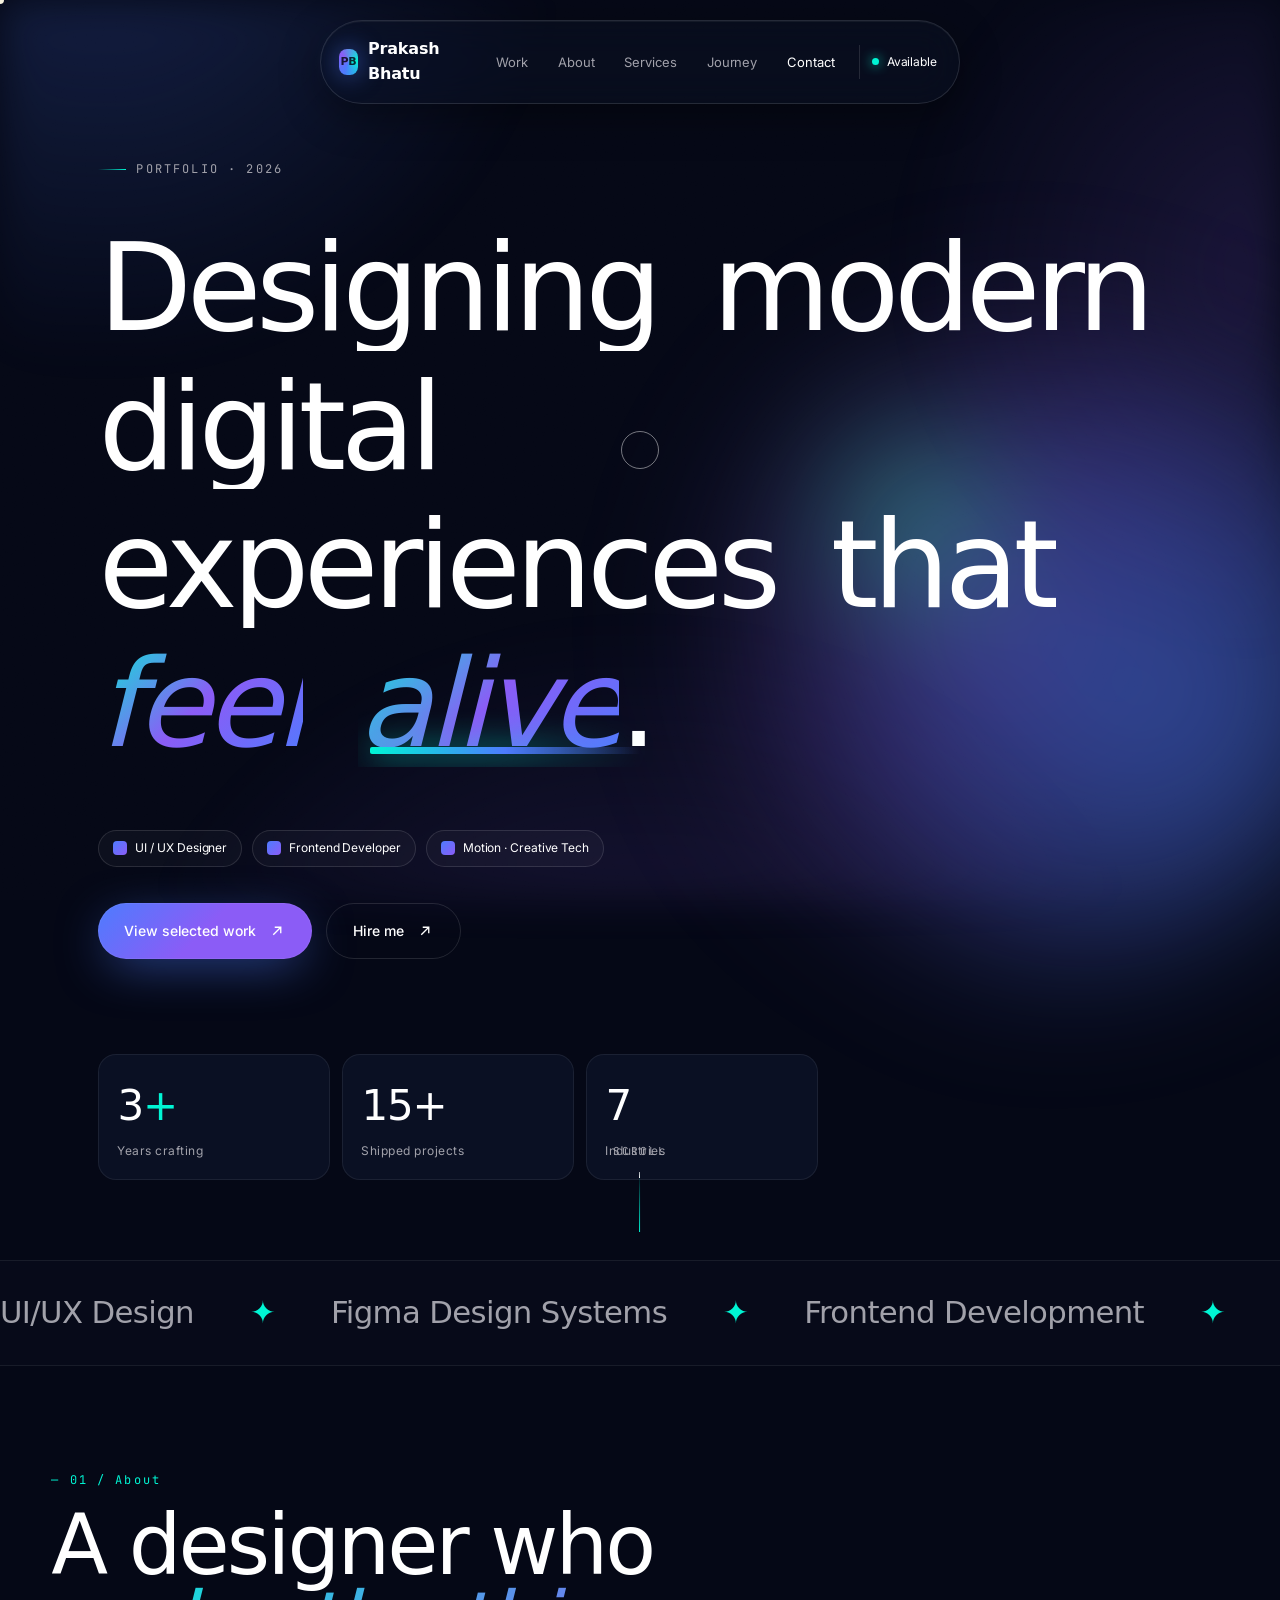
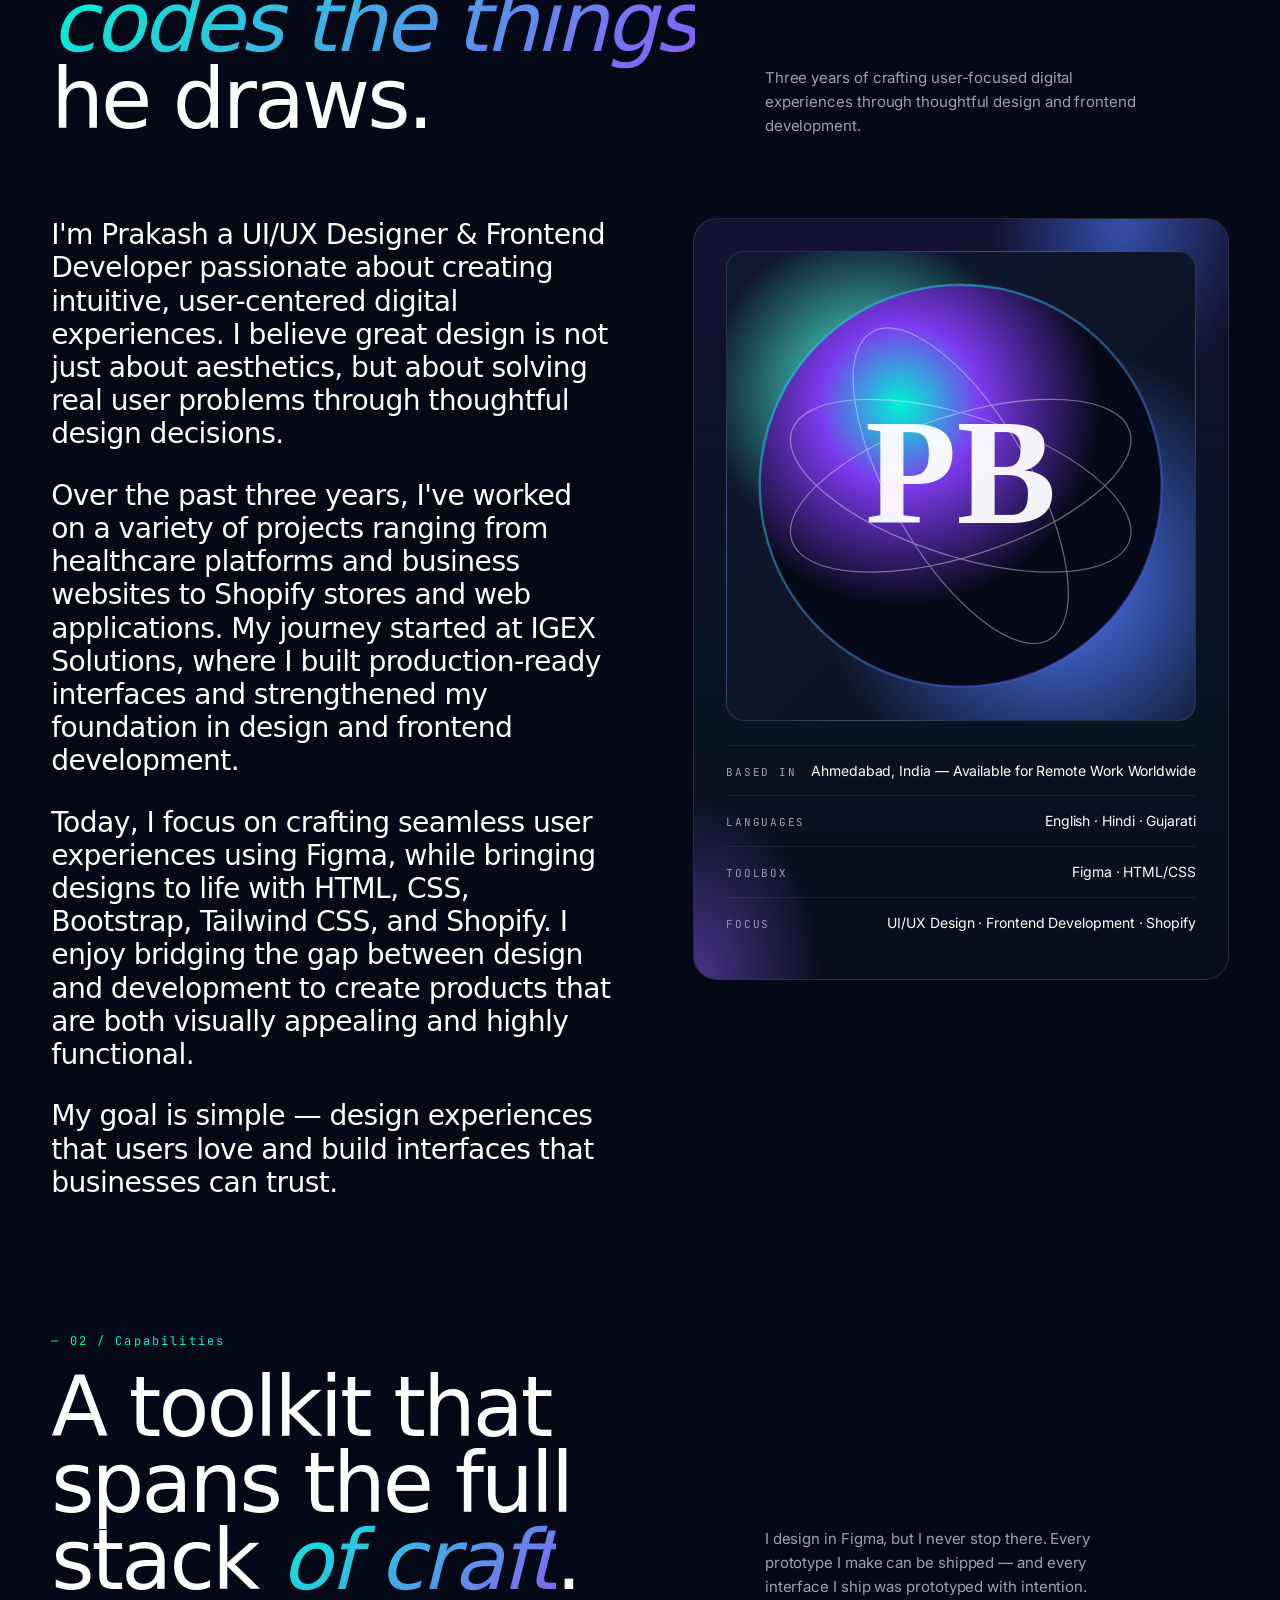
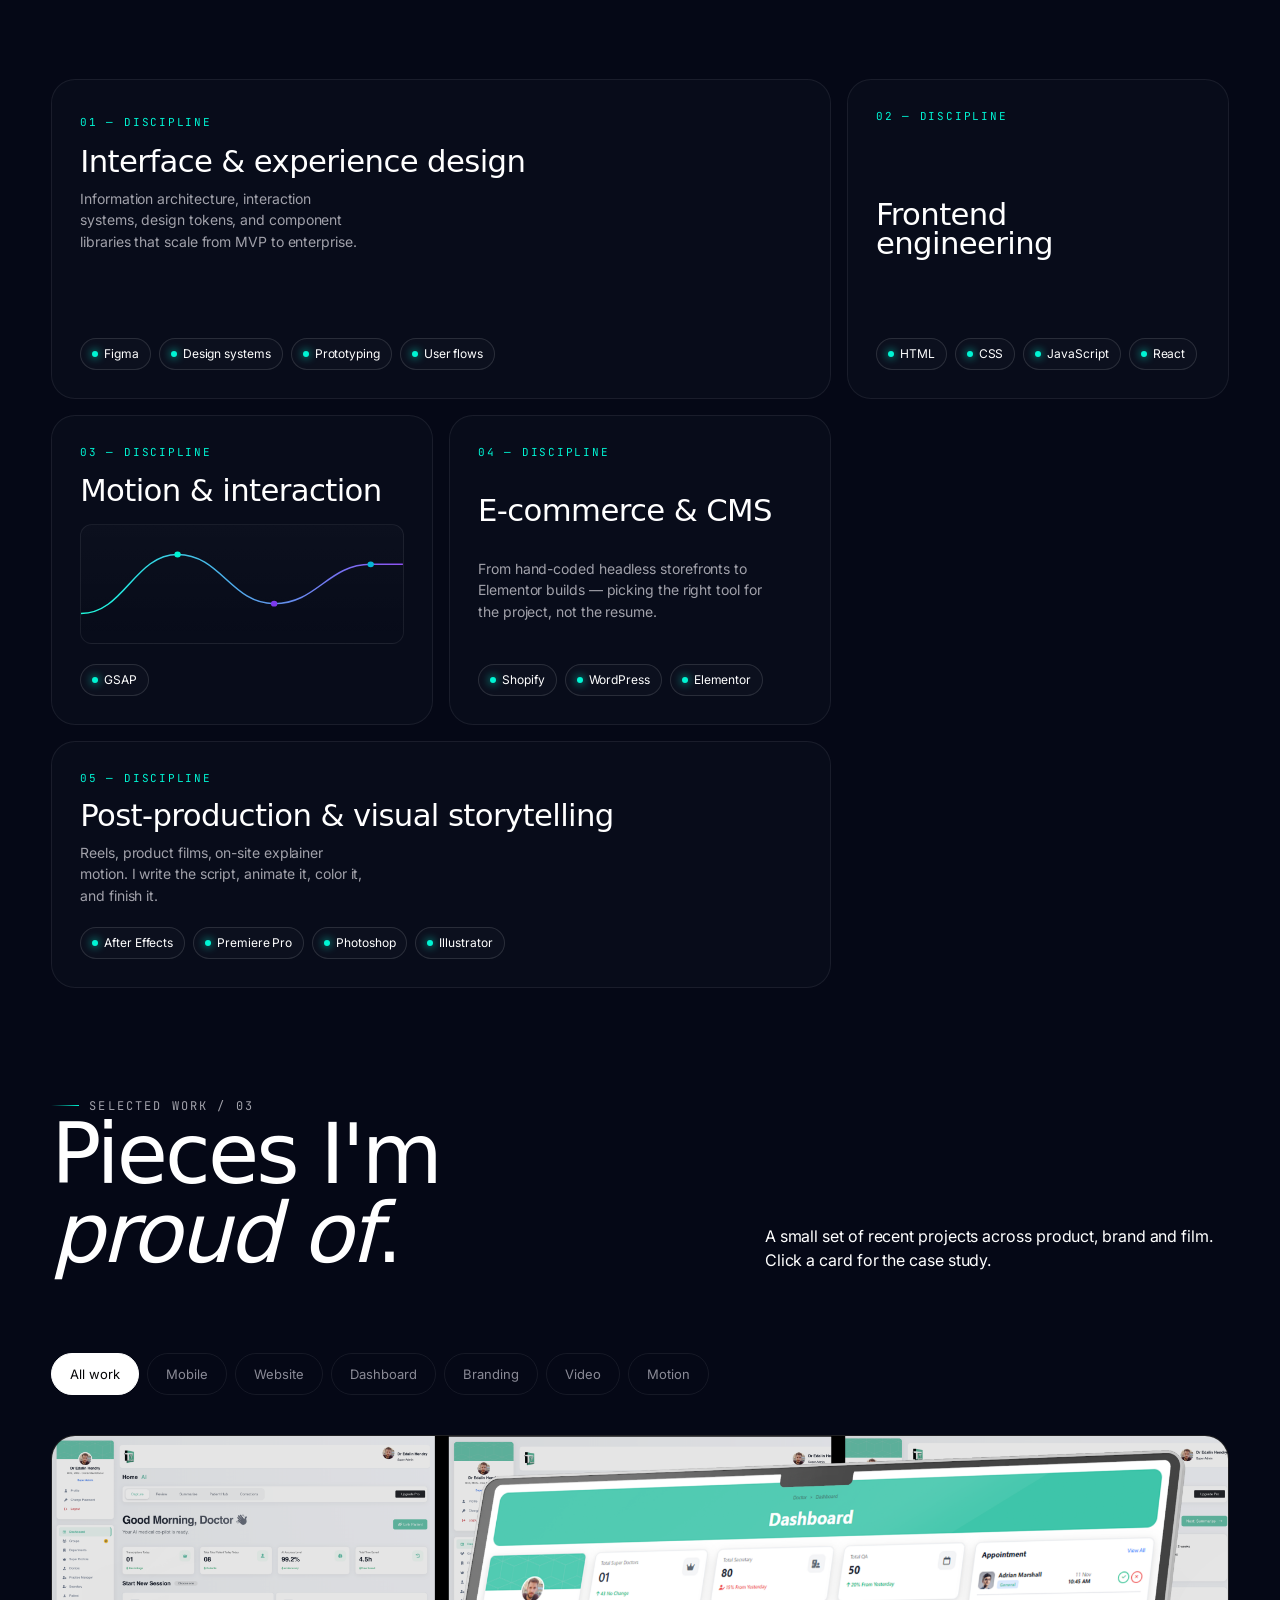
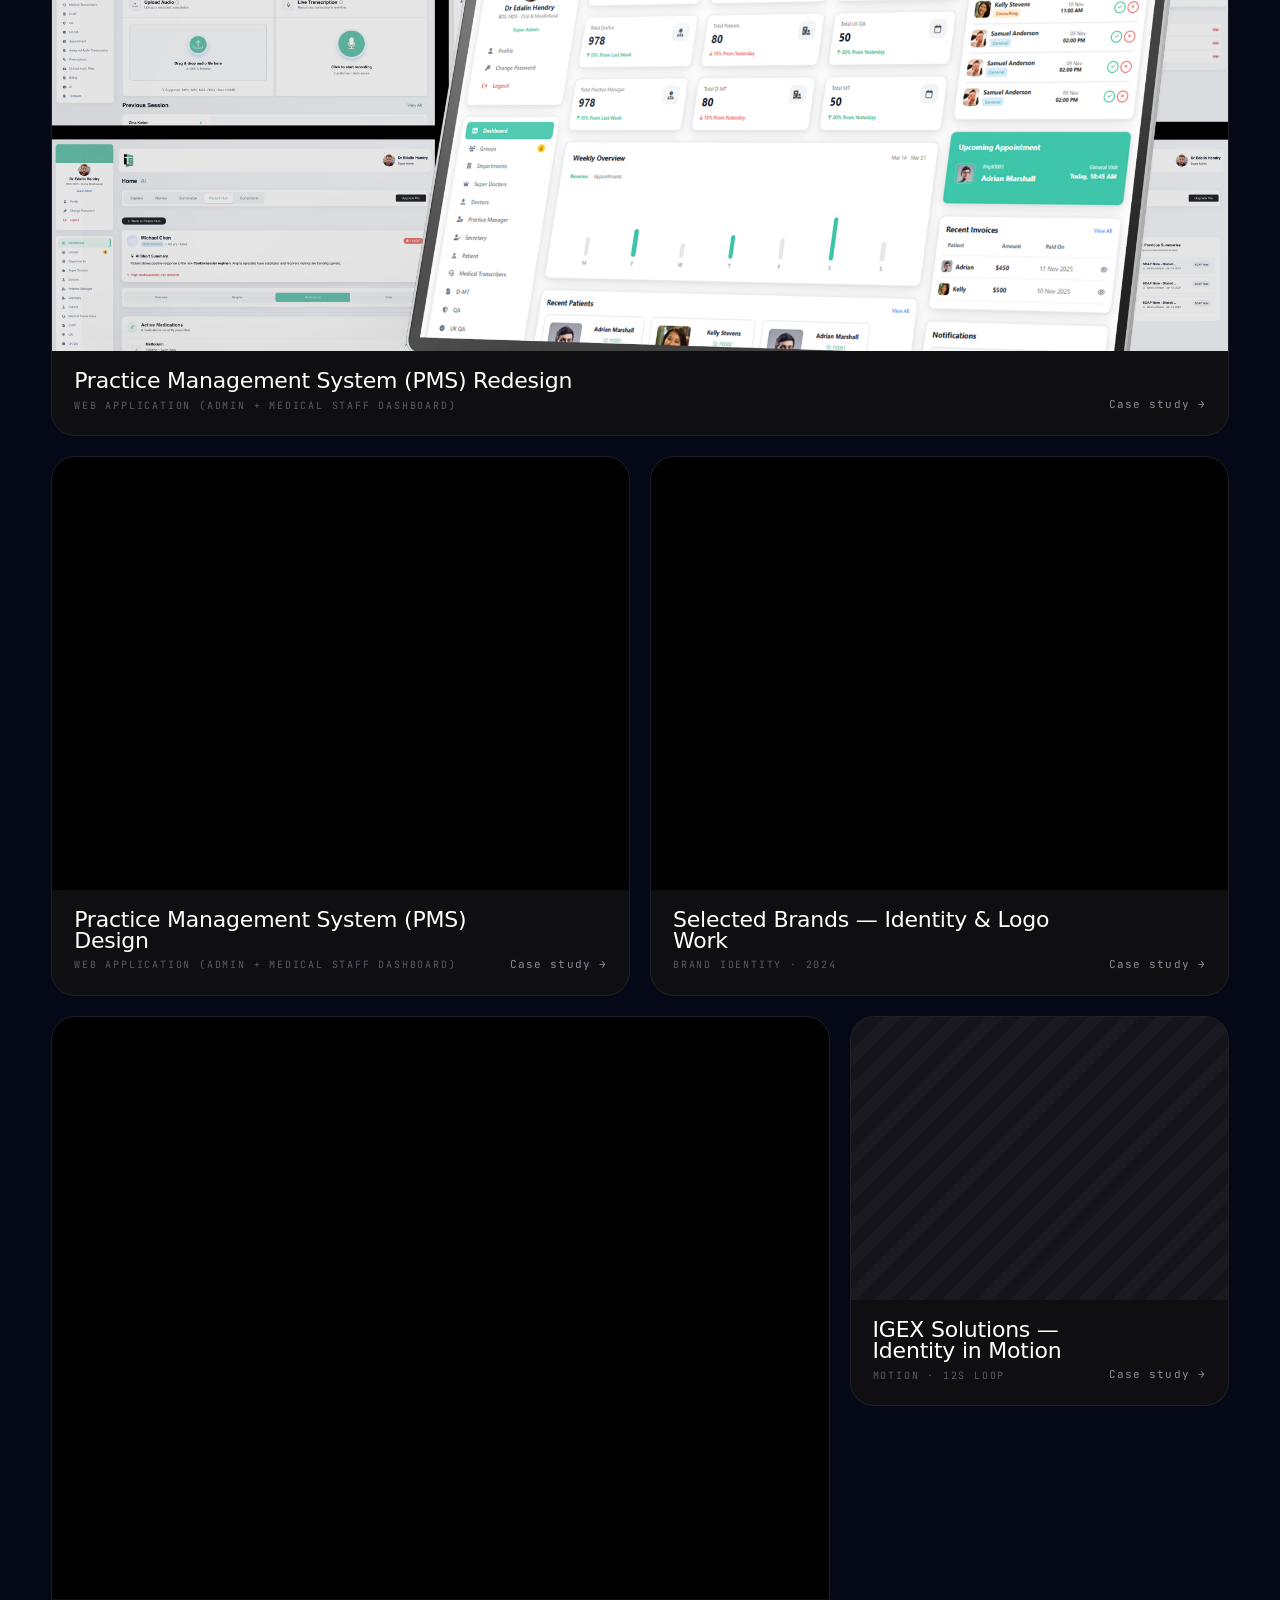
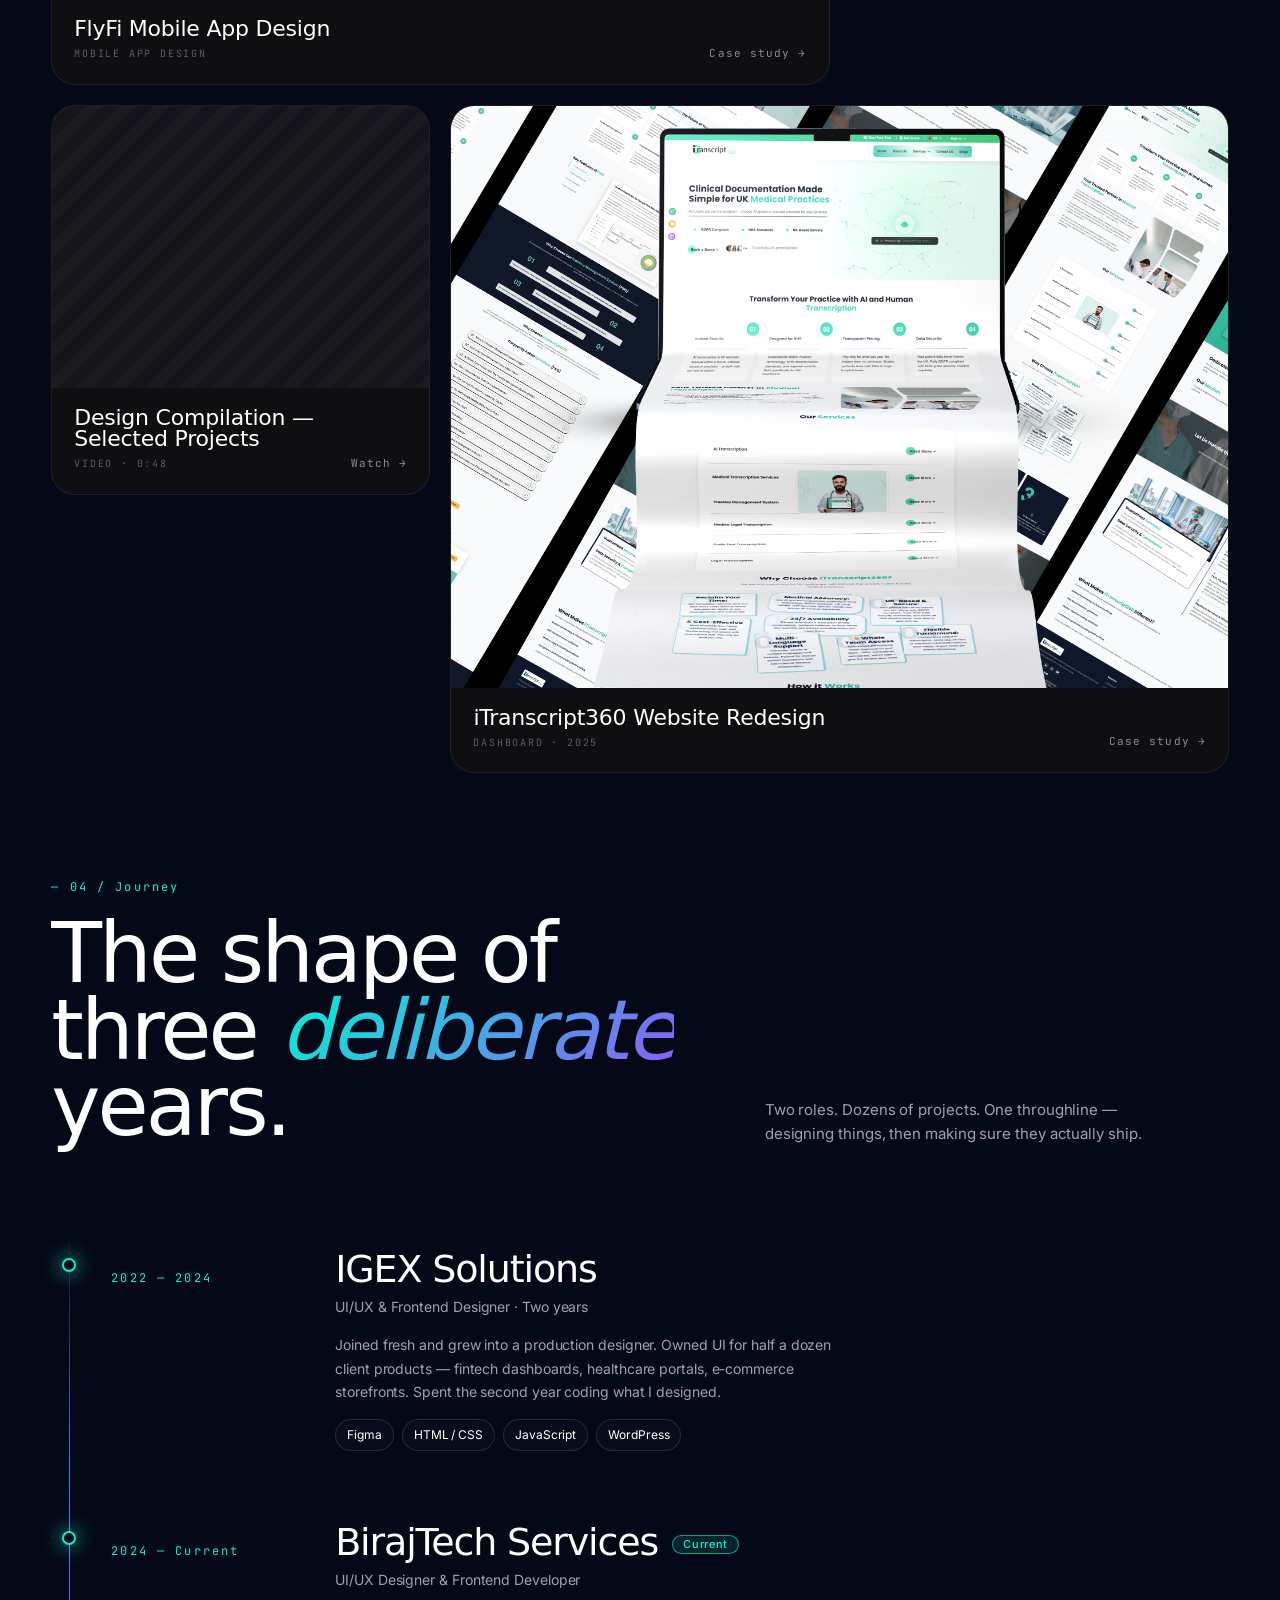
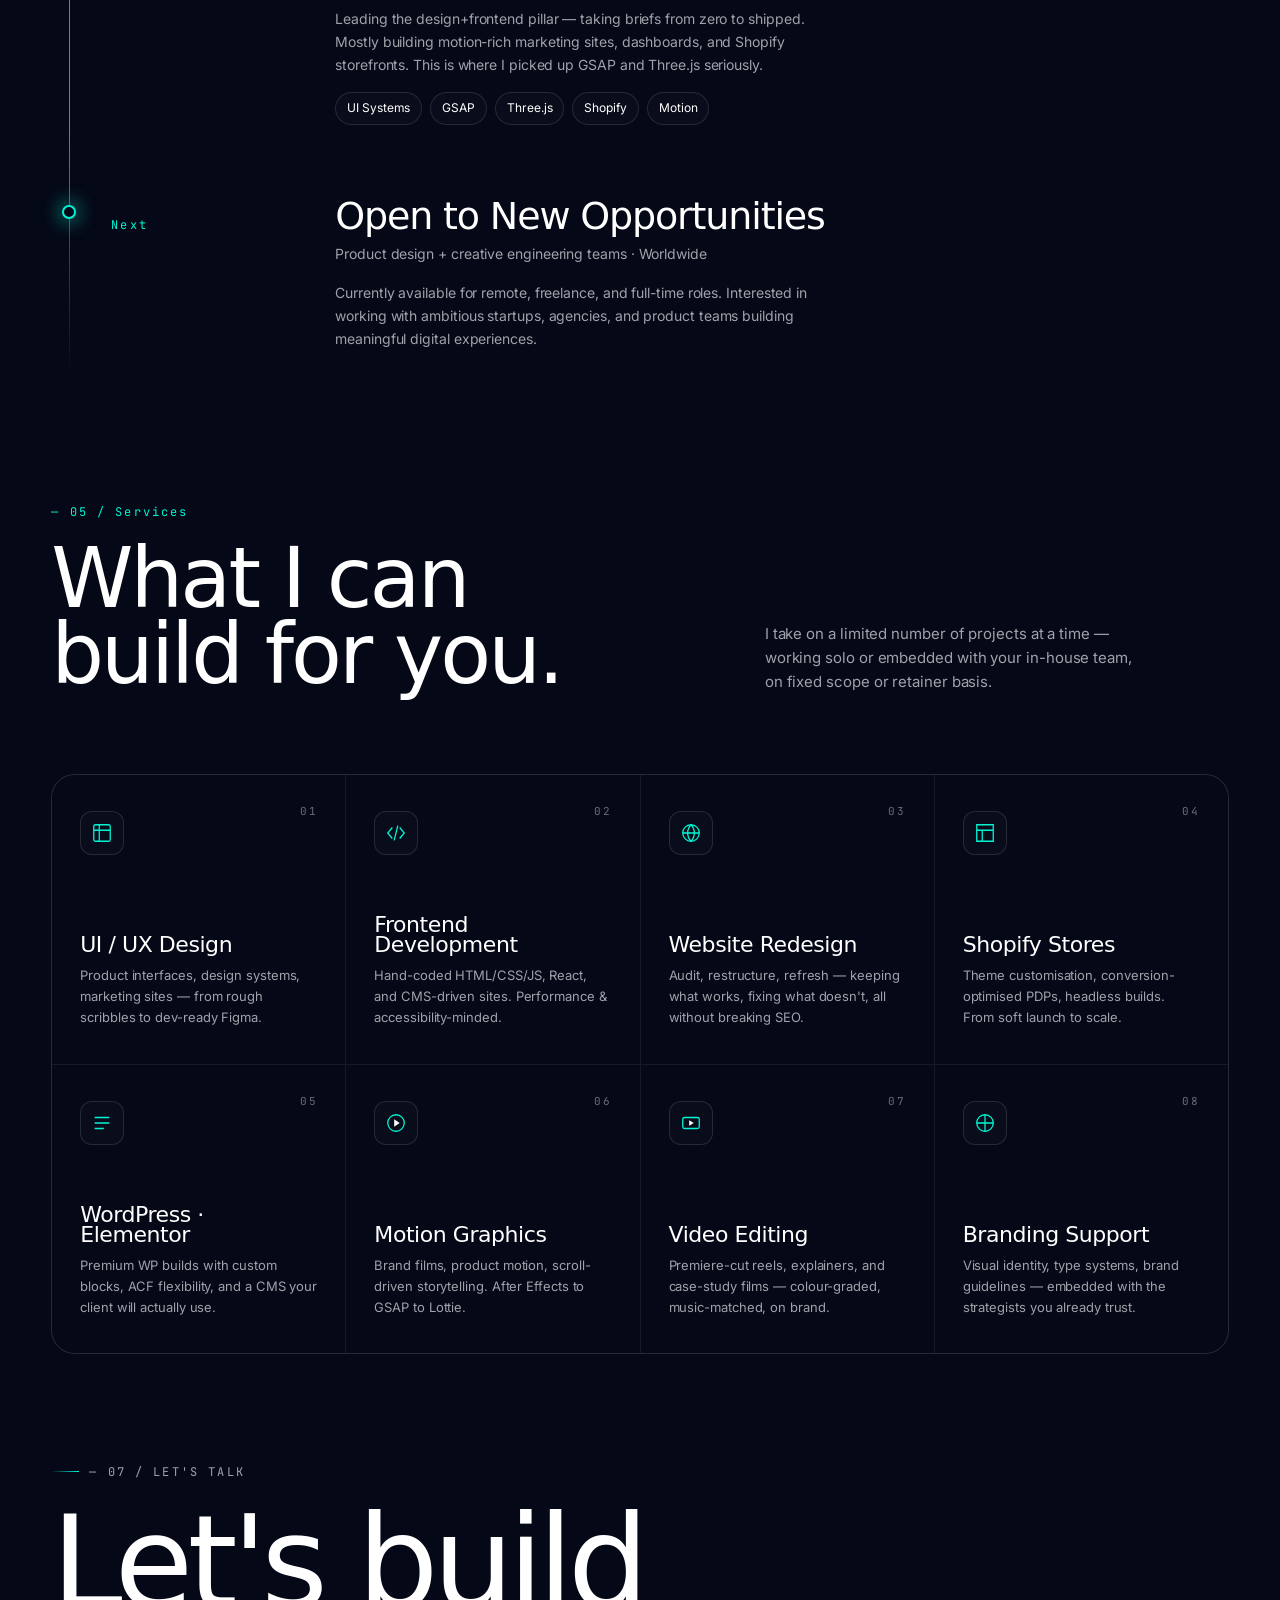
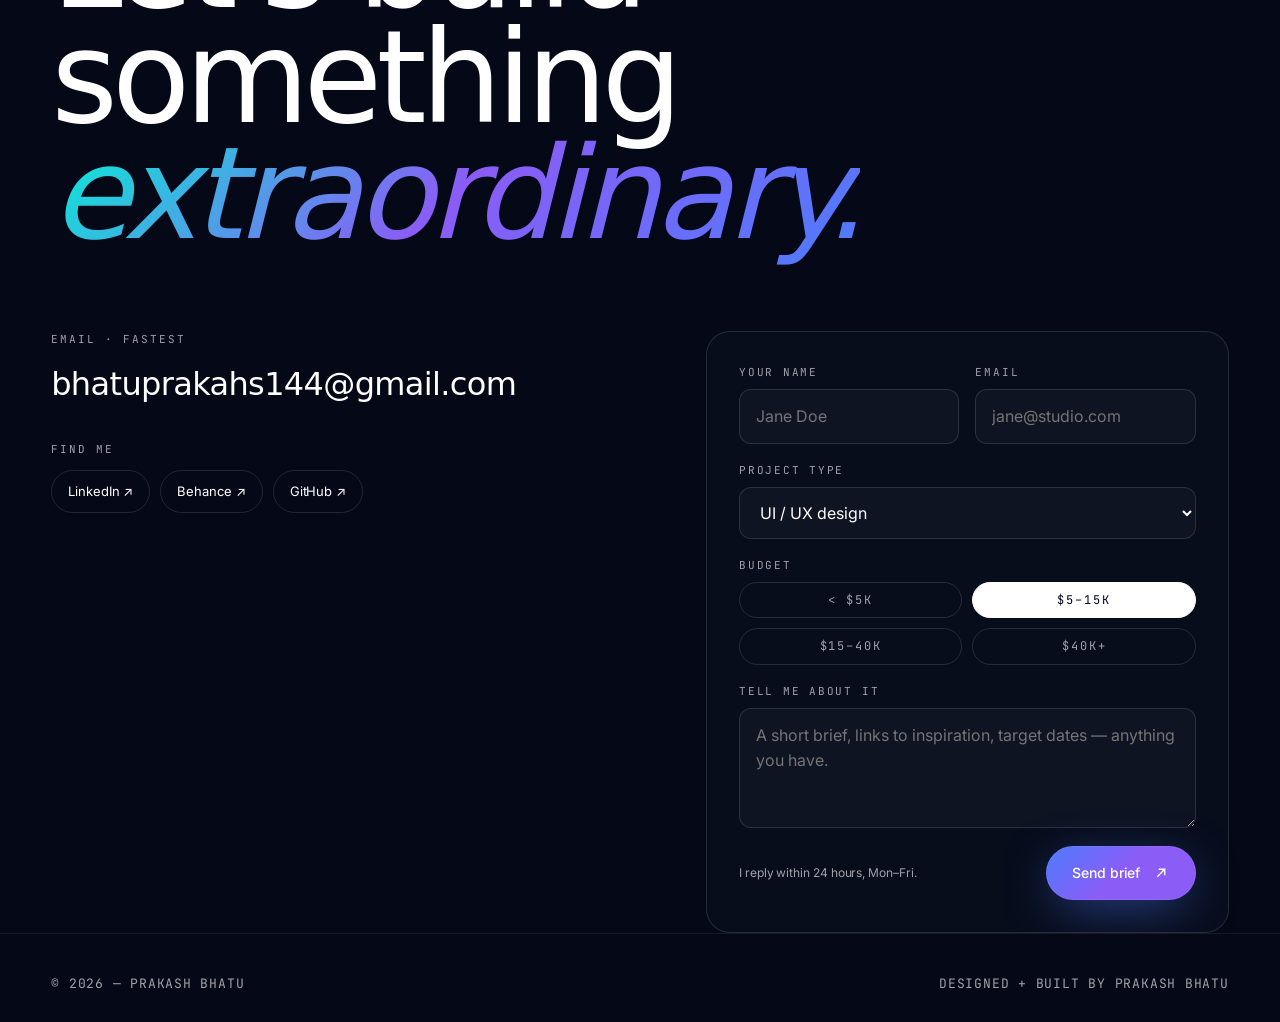
==== commit 198a7866: "add new changes" ====
--- a/index.html
+++ b/index.html
@@ -536,7 +536,7 @@
 
   <div class="container">
     <div class="hero-grid">
-      <span class="eyebrow reveal-fade">Portfolio · 2026 · Mumbai → Worldwide</span>
+      <span class="eyebrow reveal-fade">Portfolio · 2026 </span>
 
       <h1 class="display reveal-fade" id="heroHeadline">
         <span class="word"><span>Designing</span></span>
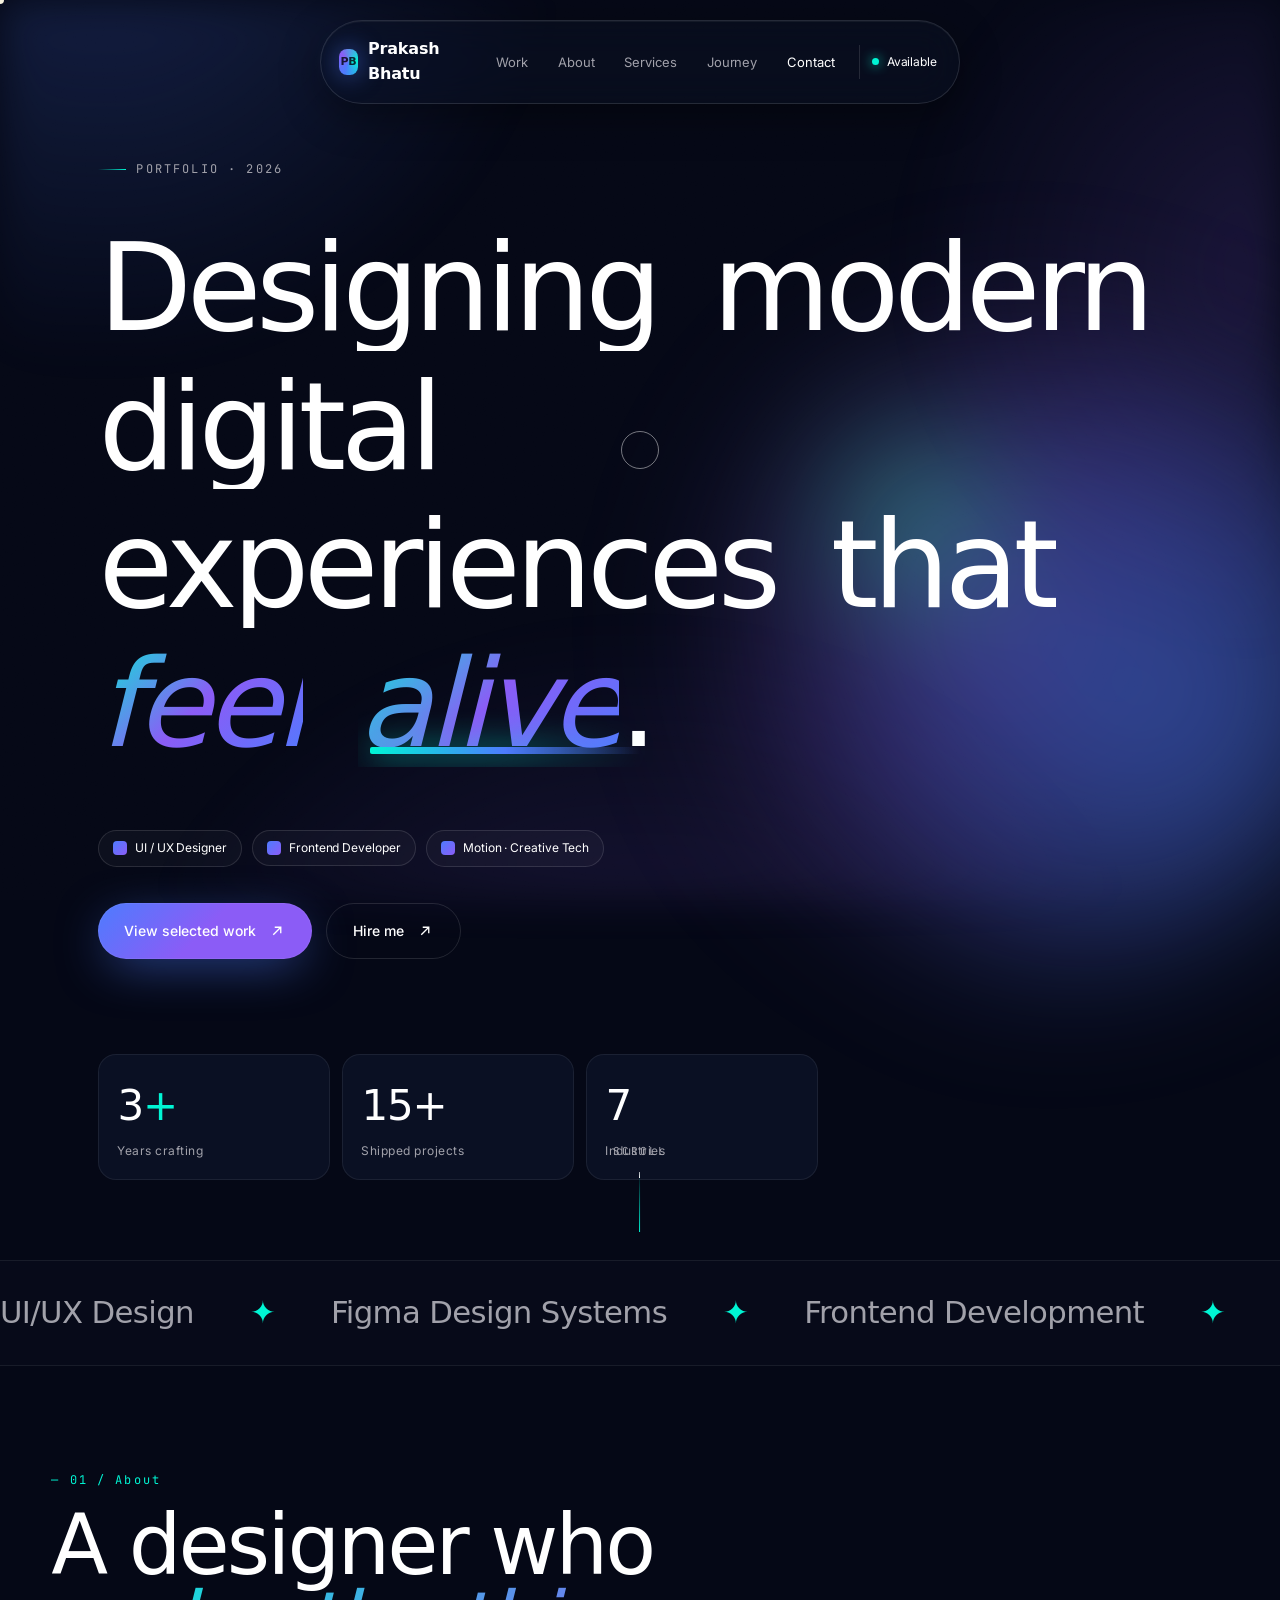
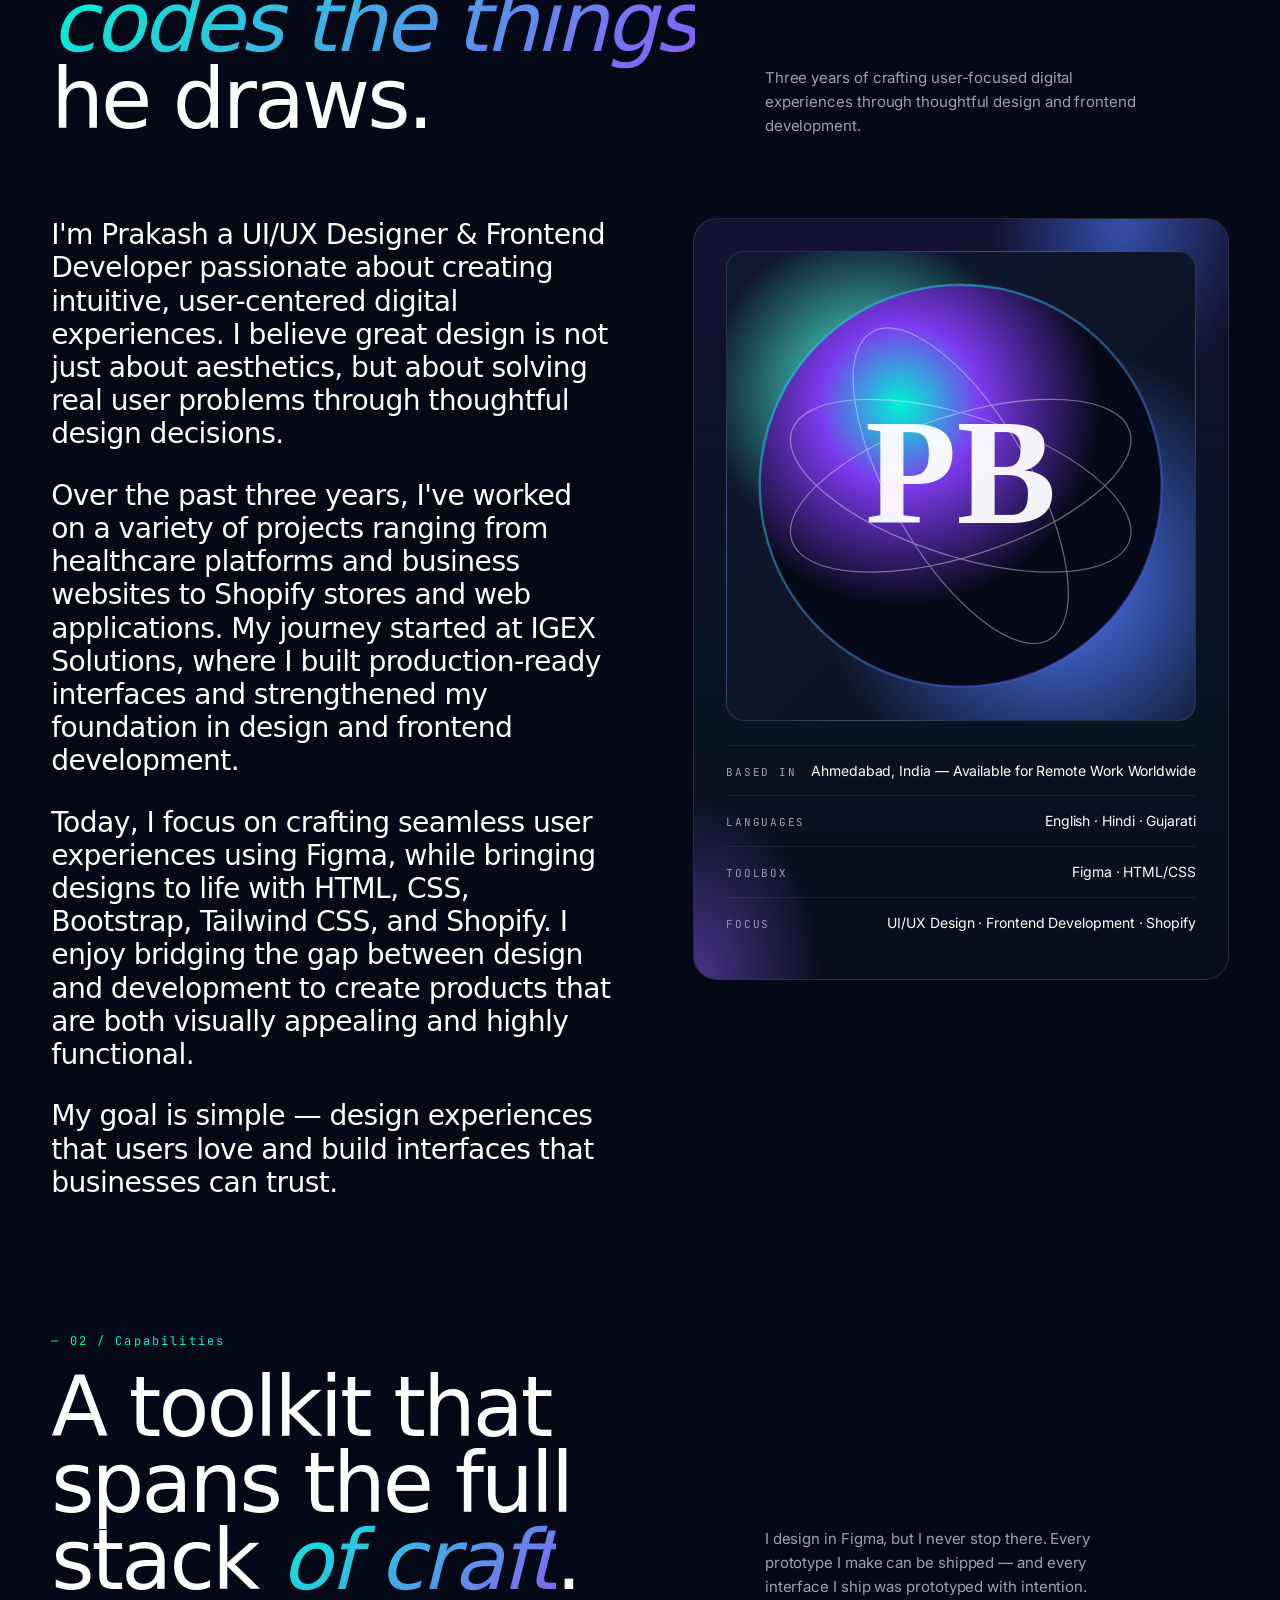
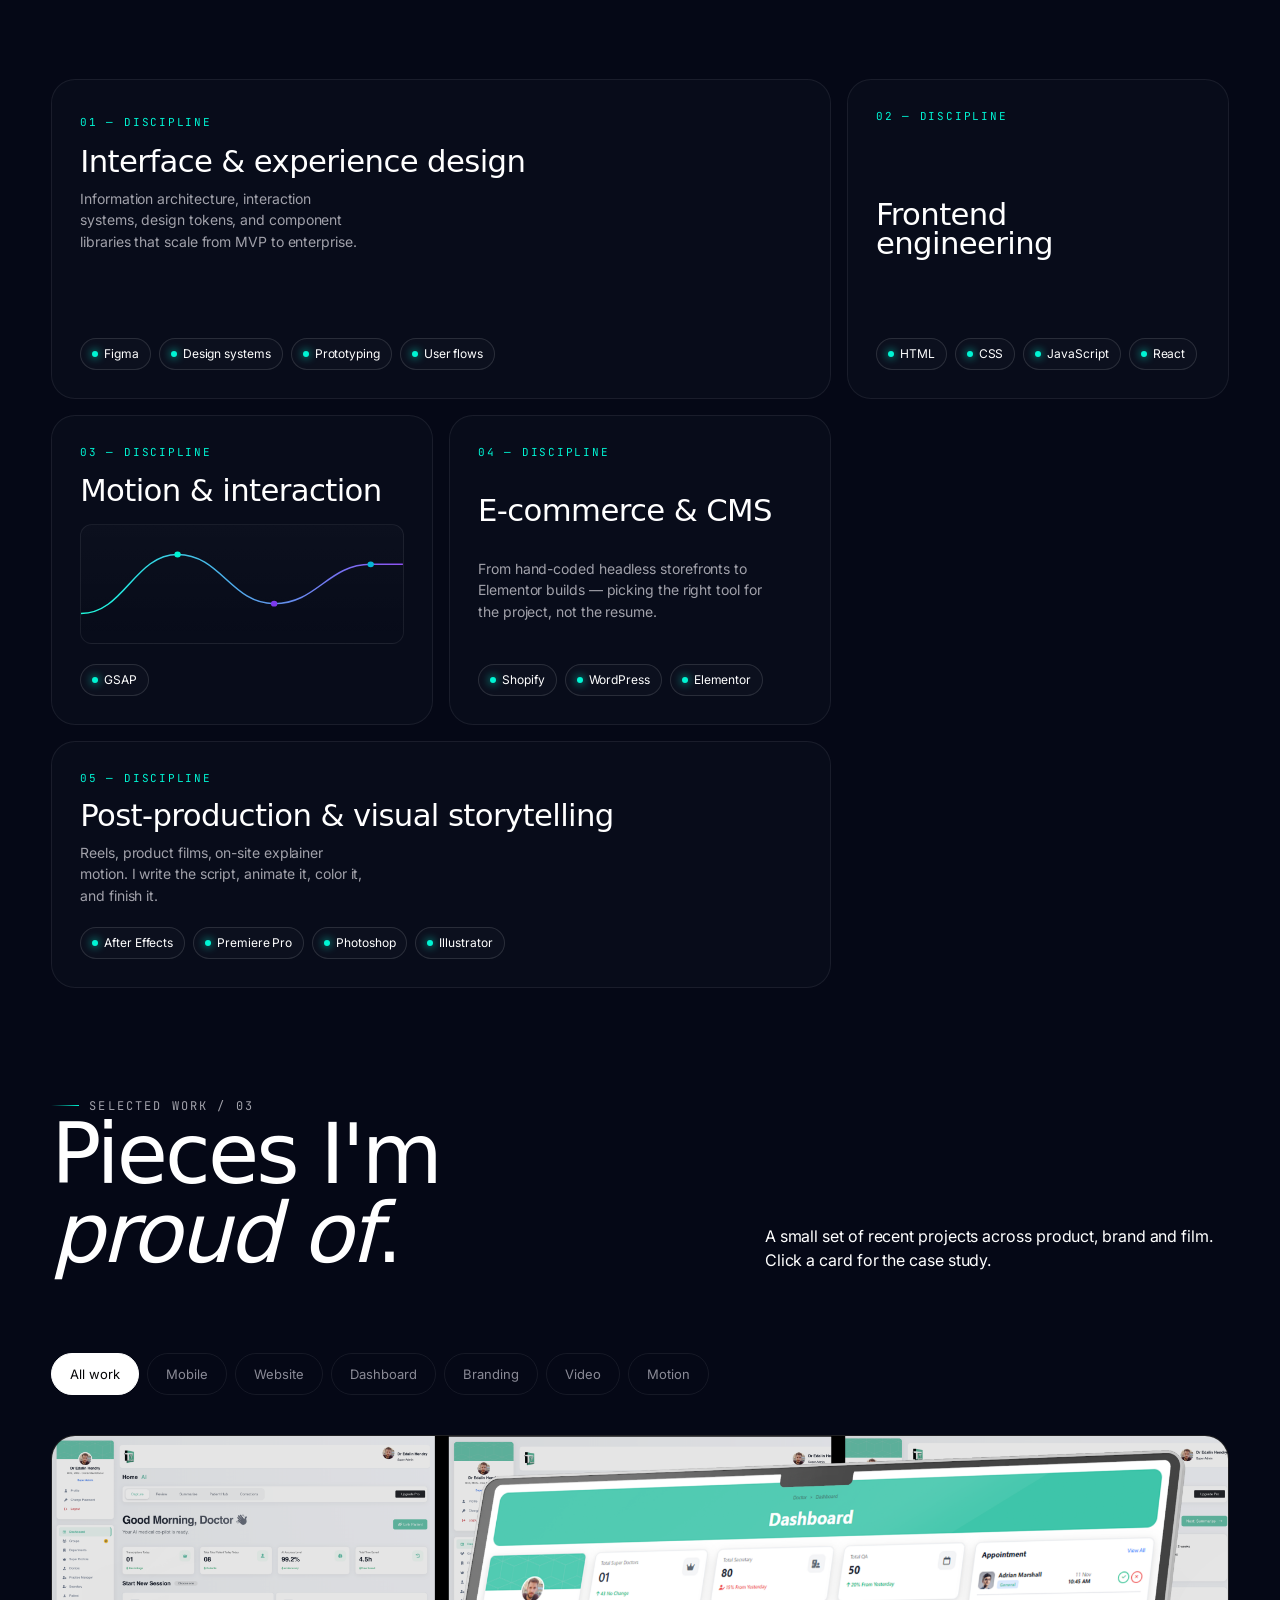
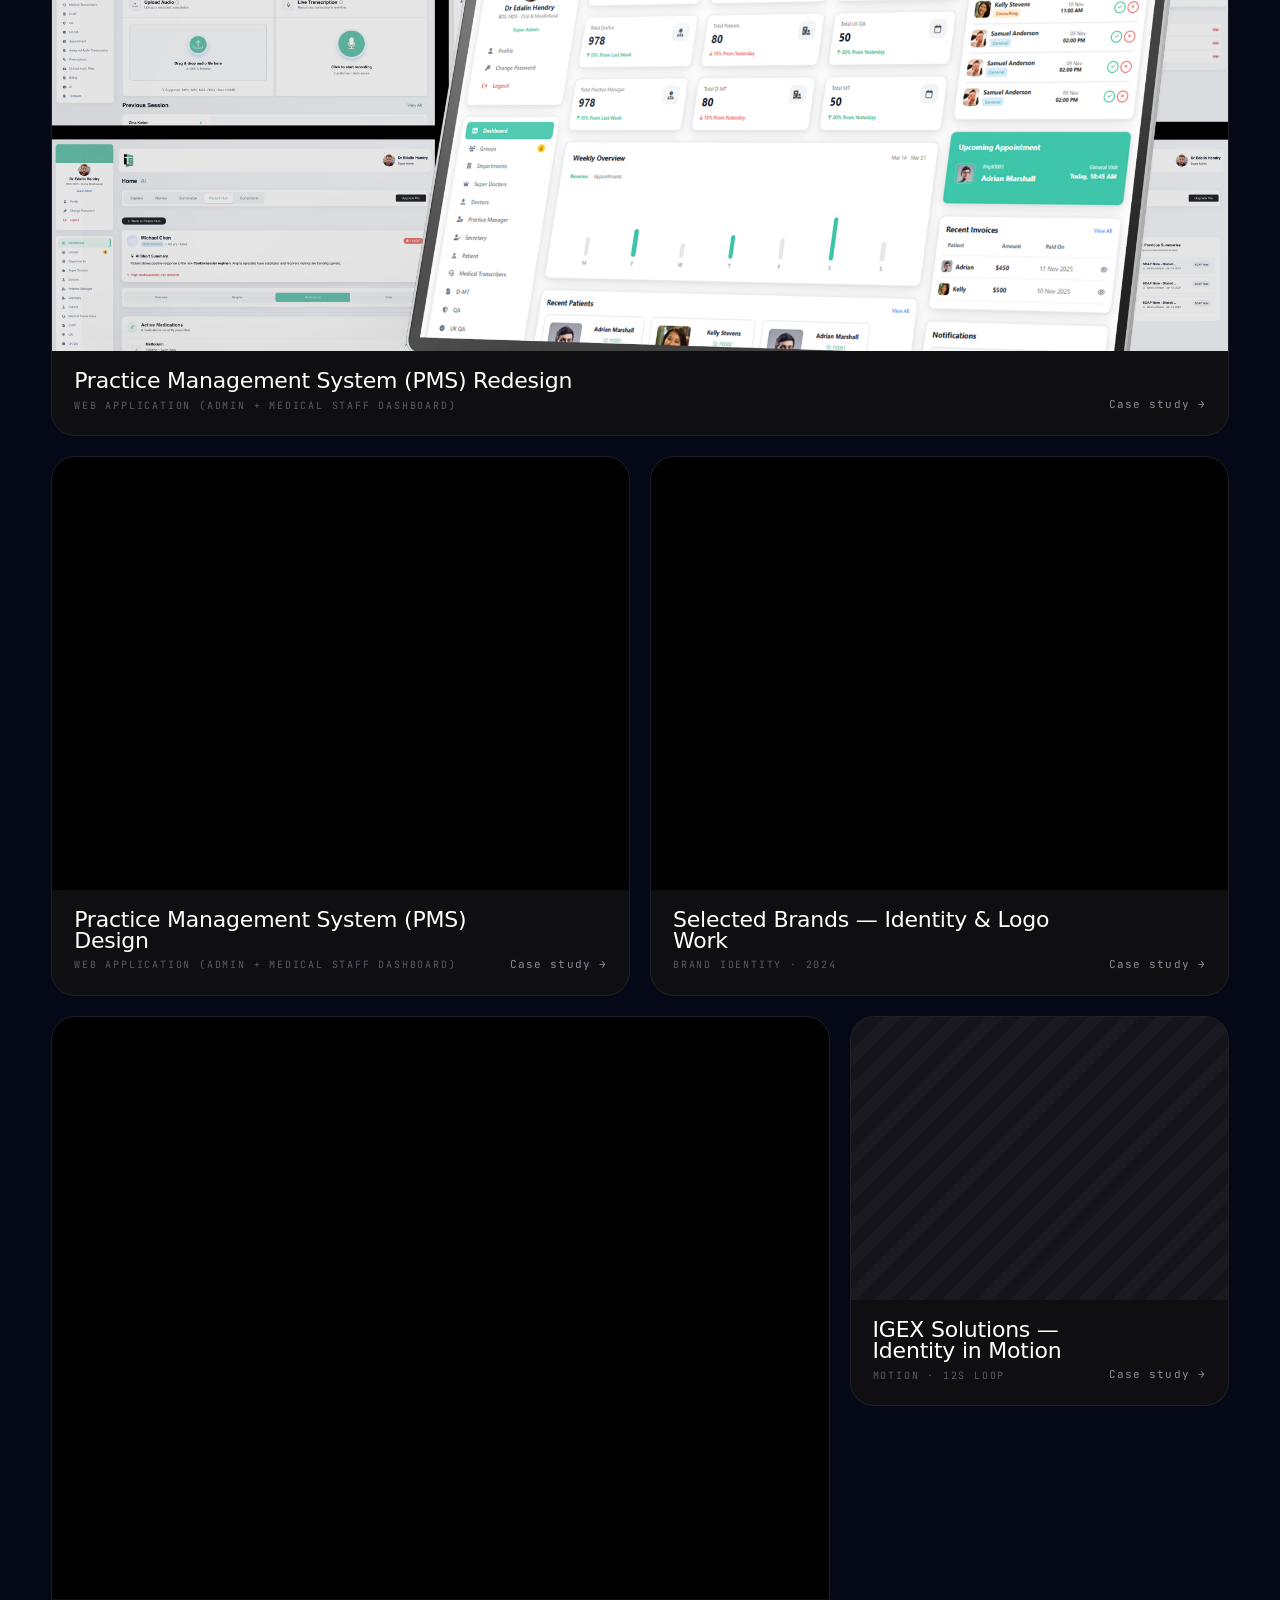
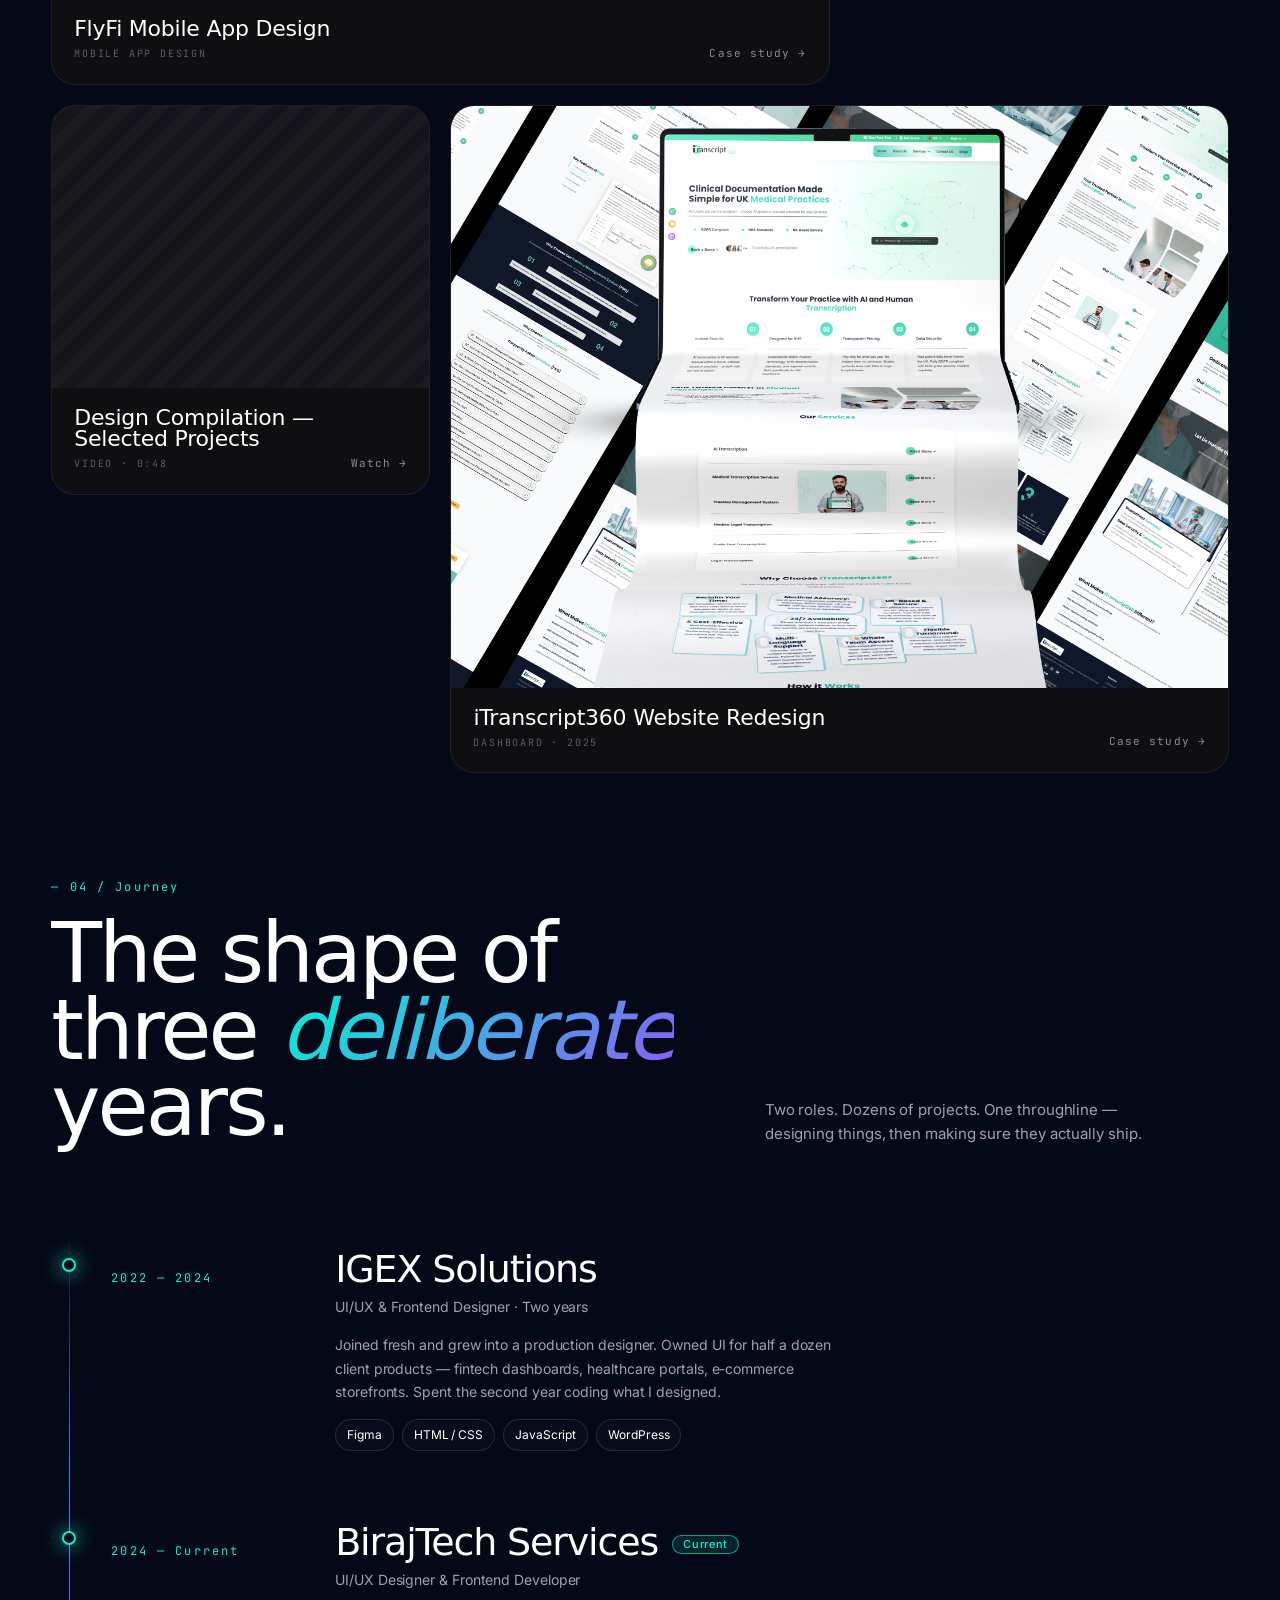
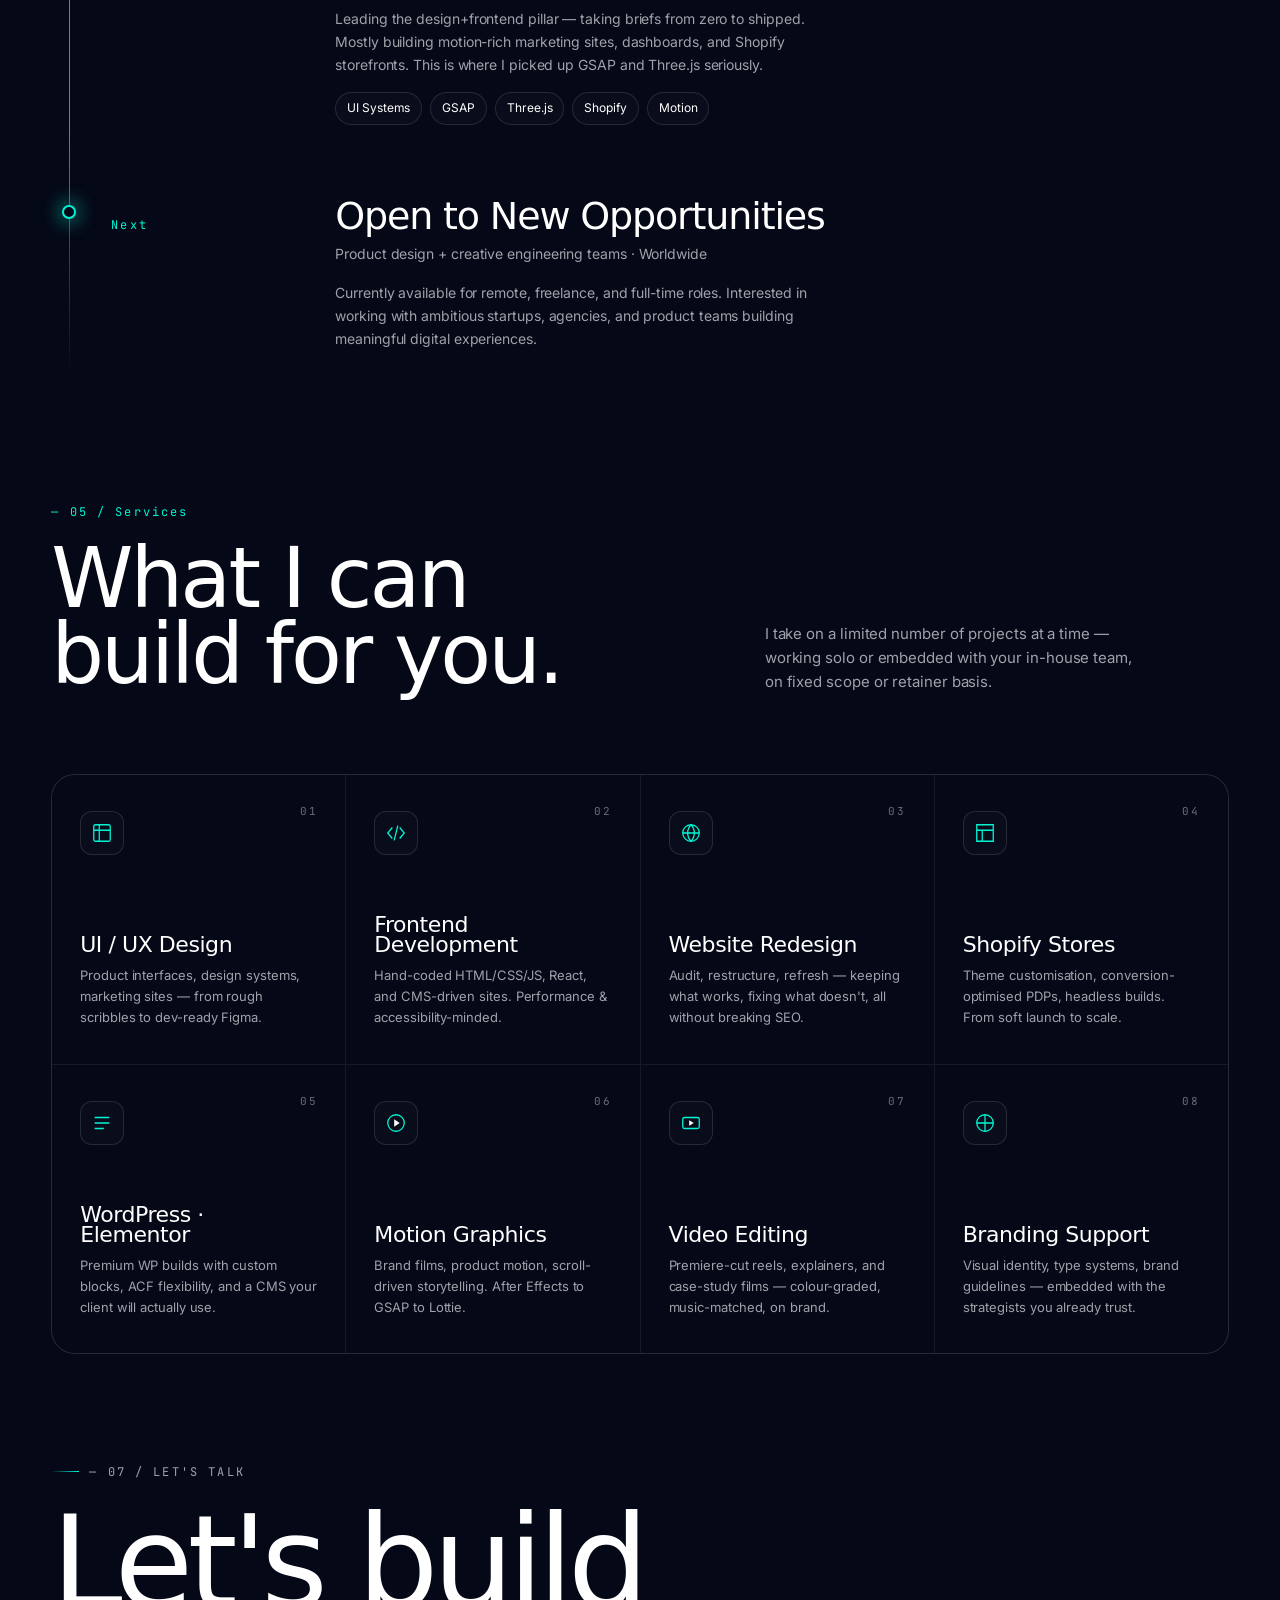
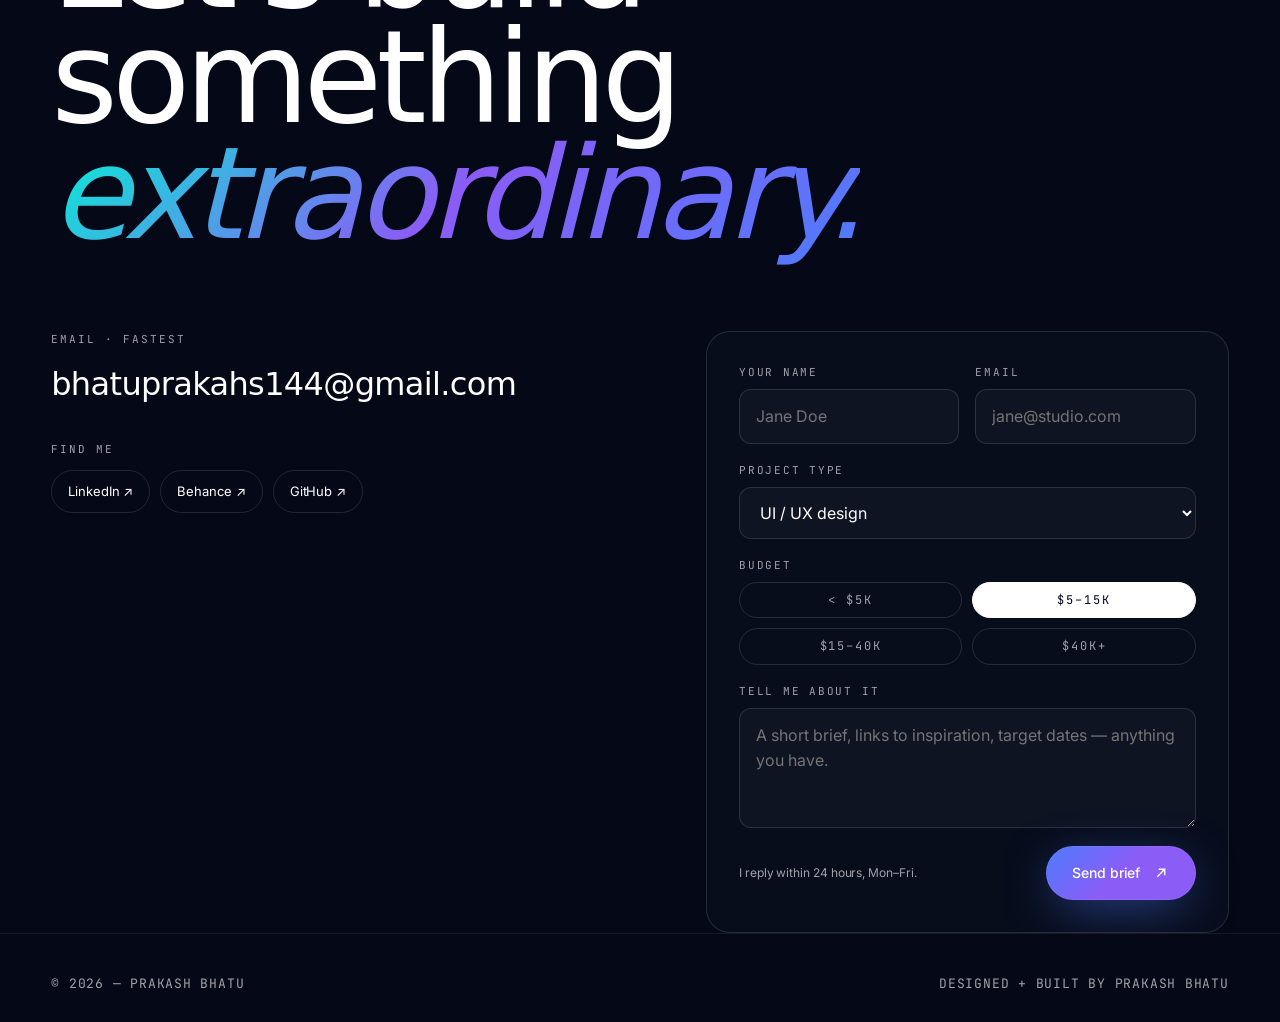
==== commit a7cf79c1: "scroll issue fixing" ====
--- a/index.html
+++ b/index.html
@@ -1187,8 +1187,7 @@
 <script type="text/babel" src="tweaks.jsx"></script>
 <script>
   // ================= WORK FILTER =================
-document.documentElement.style.overflow = 'hidden';
-document.body.style.overflow = 'hidden';
+
 document.querySelectorAll(".filter").forEach(btn => {
   btn.addEventListener("click", () => {
     // active state
@@ -1341,5 +1340,44 @@
 })();
 </script>
 
+<script>
+/* Mobile scroll safety — runs after all other scripts */
+(function () {
+  /* On touch devices, Lenis is disabled (see app.js isTouch check).
+     This script just makes sure body scroll is always restored
+     after the preloader finishes, and overflow-x stays hidden. */
+  var isTouch = window.matchMedia('(hover: none)').matches;
+  if (!isTouch) return;
+
+  function restoreScroll() {
+    document.body.style.overflow = '';
+    document.body.style.overflowY = 'auto';
+
+    document.documentElement.style.overflowY = 'auto';
+    document.documentElement.style.overflowX = 'hidden';
+  }
+
+  /* Trigger on preloader hide */
+  var pl = document.getElementById('preloader');
+  if (pl) {
+    var mo = new MutationObserver(function () {
+      if (pl.classList.contains('done')) {
+        restoreScroll();
+        mo.disconnect();
+      }
+    });
+    mo.observe(pl, { attributes: true, attributeFilter: ['class'] });
+  }
+
+  /* Hard fallback after 5s no matter what */
+  setTimeout(restoreScroll, 5000);
+
+  /* Also restore after window load */
+  window.addEventListener('load', function () {
+    setTimeout(restoreScroll, 300);
+  });
+})();
+</script>
+
 </body>
 </html>
--- a/styles.css
+++ b/styles.css
@@ -39,6 +39,7 @@
   line-height: 1.55;
   letter-spacing: -0.005em;
   overflow-x: hidden;
+  overflow-y: auto;
   cursor: none;
 }
 @media (hover: none) { body { cursor: auto; } }
@@ -1132,3 +1133,94 @@
 
 /* utility */
 .sr-only { position: absolute; width: 1px; height: 1px; padding: 0; margin: -1px; overflow: hidden; clip: rect(0,0,0,0); white-space: nowrap; border: 0; }
+
+
+/* ============================================================
+   MOBILE FIXES
+   ============================================================ */
+
+/* 1. Nav — hide links on mobile (already in base styles, this is a safety override) */
+@media (max-width: 820px) {
+  .nav ul,
+  .nav .availability {
+    display: none !important;
+  }
+}
+
+/* 2. Body scroll on touch devices */
+@media (hover: none) {
+  html {
+    overflow-x: hidden;
+    -webkit-overflow-scrolling: touch;
+  }
+  body {
+    overflow-x: hidden;
+    overflow-y: auto;
+    -webkit-overflow-scrolling: touch;
+  }
+  /* Hero canvas must never block touch scroll */
+  #heroCanvas,
+  .hero-canvas {
+    pointer-events: none !important;
+    touch-action: none !important;
+  }
+}
+
+/* 3. Work section case-study modal scroll on mobile */
+@media (max-width: 768px) {
+  /* Overlay becomes full-screen, no padding so inner can fill it */
+  .kv-cs {
+    padding: 0 !important;
+    align-items: flex-end !important;
+  }
+  /* Inner panel fills screen height, scrolls natively */
+  .kv-cs-inner {
+    width: 100% !important;
+    max-width: 100% !important;
+    max-height: 92vh !important;
+    height: auto;
+    border-radius: 20px 20px 0 0 !important;
+    overflow-y: auto !important;
+    -webkit-overflow-scrolling: touch !important;
+    overscroll-behavior: contain;
+  }
+}
+
+/* 4. Main case modal (app.js modal) scroll on mobile */
+@media (max-width: 768px) {
+  .modal-overlay {
+    align-items: flex-end !important;
+    padding: 0 !important;
+  }
+  .modal {
+    width: 100% !important;
+    max-height: 92vh !important;
+    border-radius: 20px 20px 0 0 !important;
+    overflow-y: auto !important;
+    -webkit-overflow-scrolling: touch !important;
+  }
+  .modal-body {
+    grid-template-columns: 1fr !important;
+    padding: 24px 20px !important;
+    gap: 24px !important;
+  }
+  .modal-hero {
+    height: 200px !important;
+    padding: 20px !important;
+  }
+}
+
+/* 5. Contact form row — single column on mobile */
+@media (max-width: 600px) {
+  .contact-form .row {
+    grid-template-columns: 1fr !important;
+  }
+}
+
+/* 6. Touch tap feedback (replaces hover states) */
+@media (hover: none) {
+  .work-card:active  { transform: scale(0.98); transition: transform 0.1s; }
+  .project:active    { opacity: 0.8; }
+  .btn:active        { transform: scale(0.96) !important; }
+  .filter:active     { background: rgba(255,255,255,0.08); }
+}
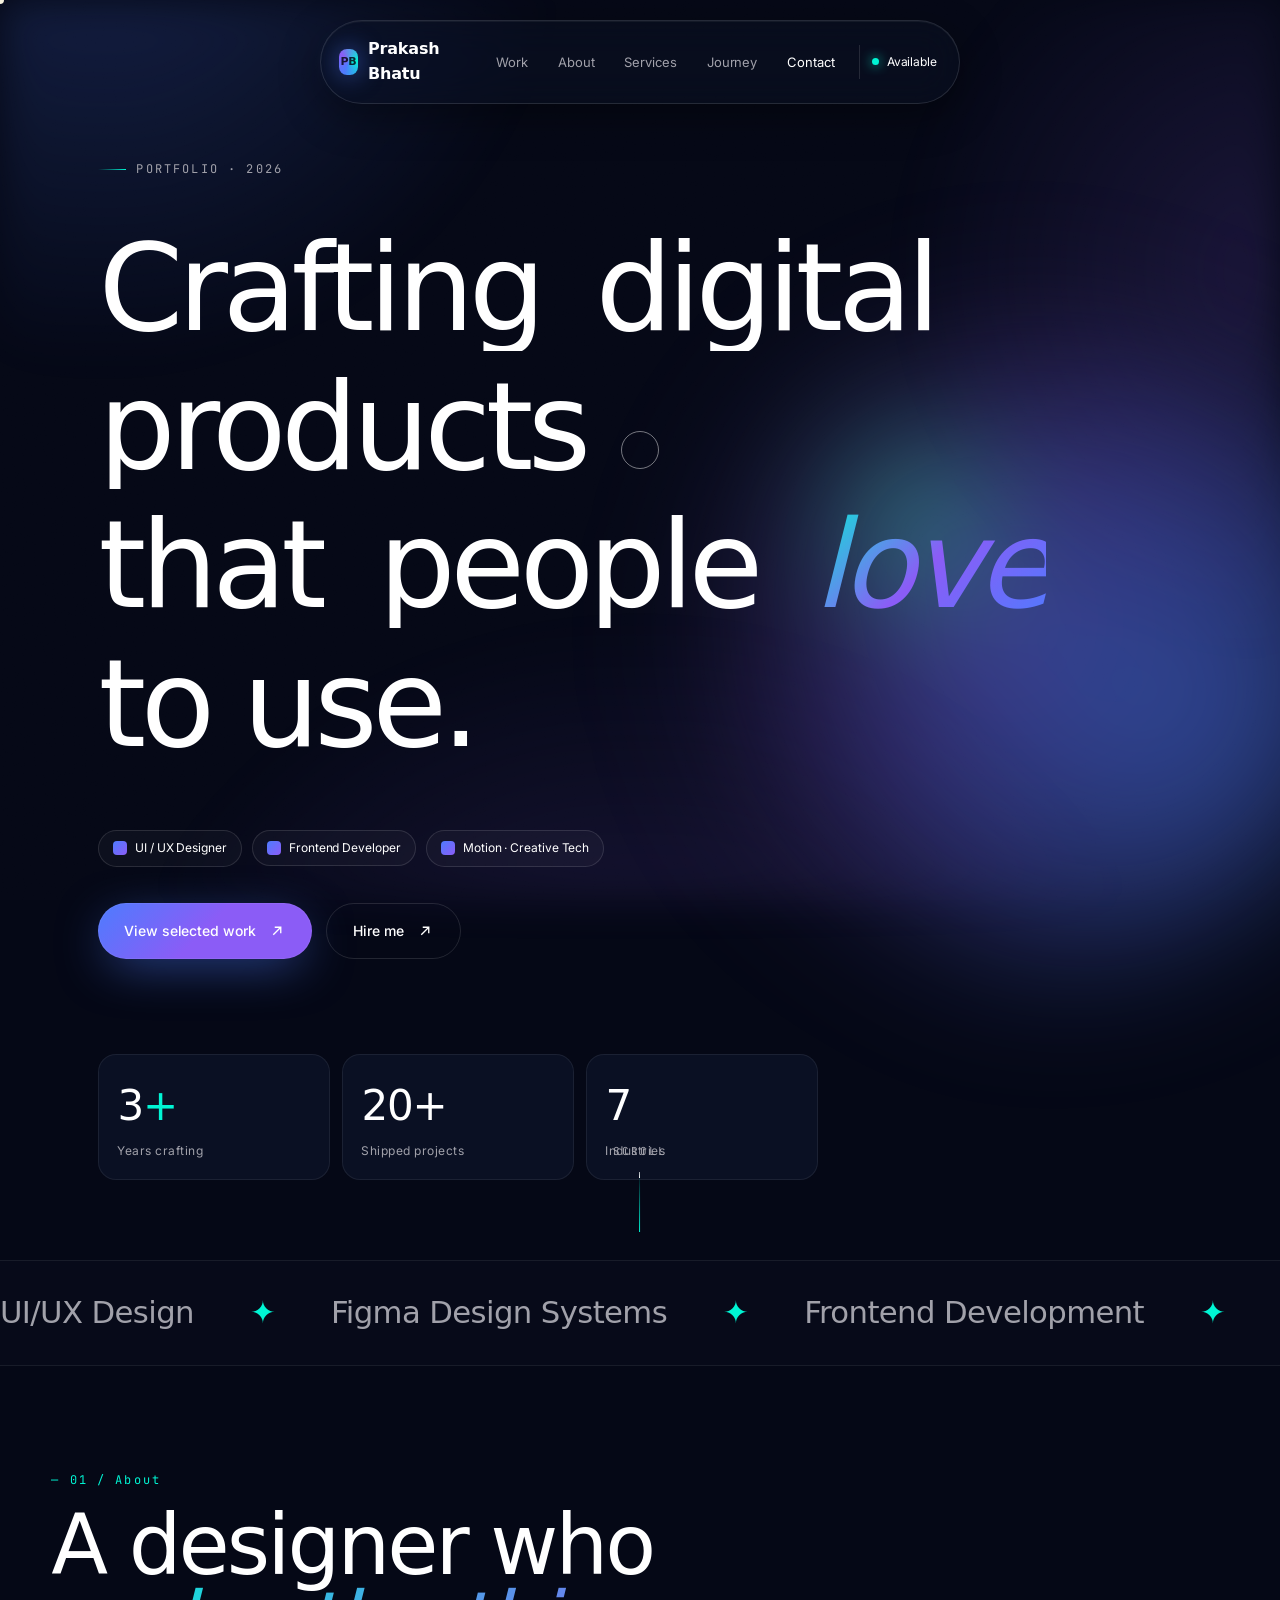
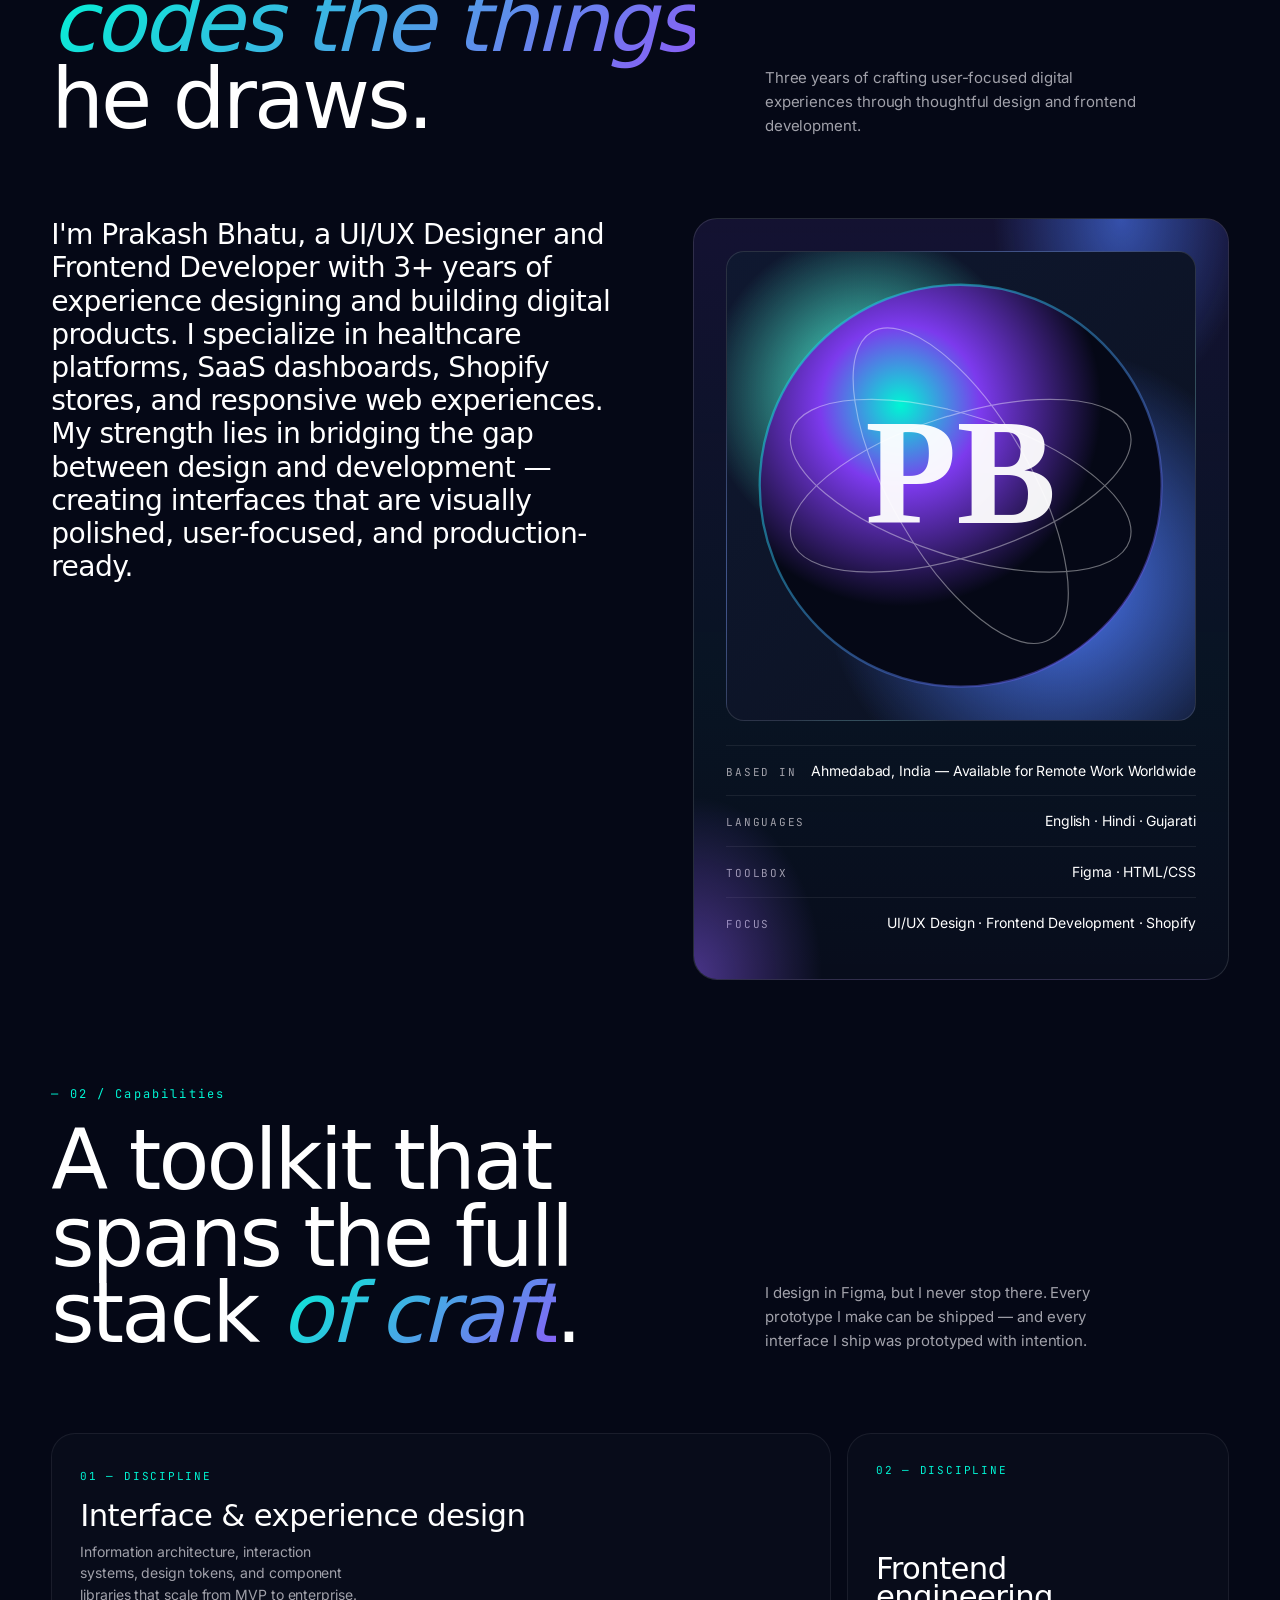
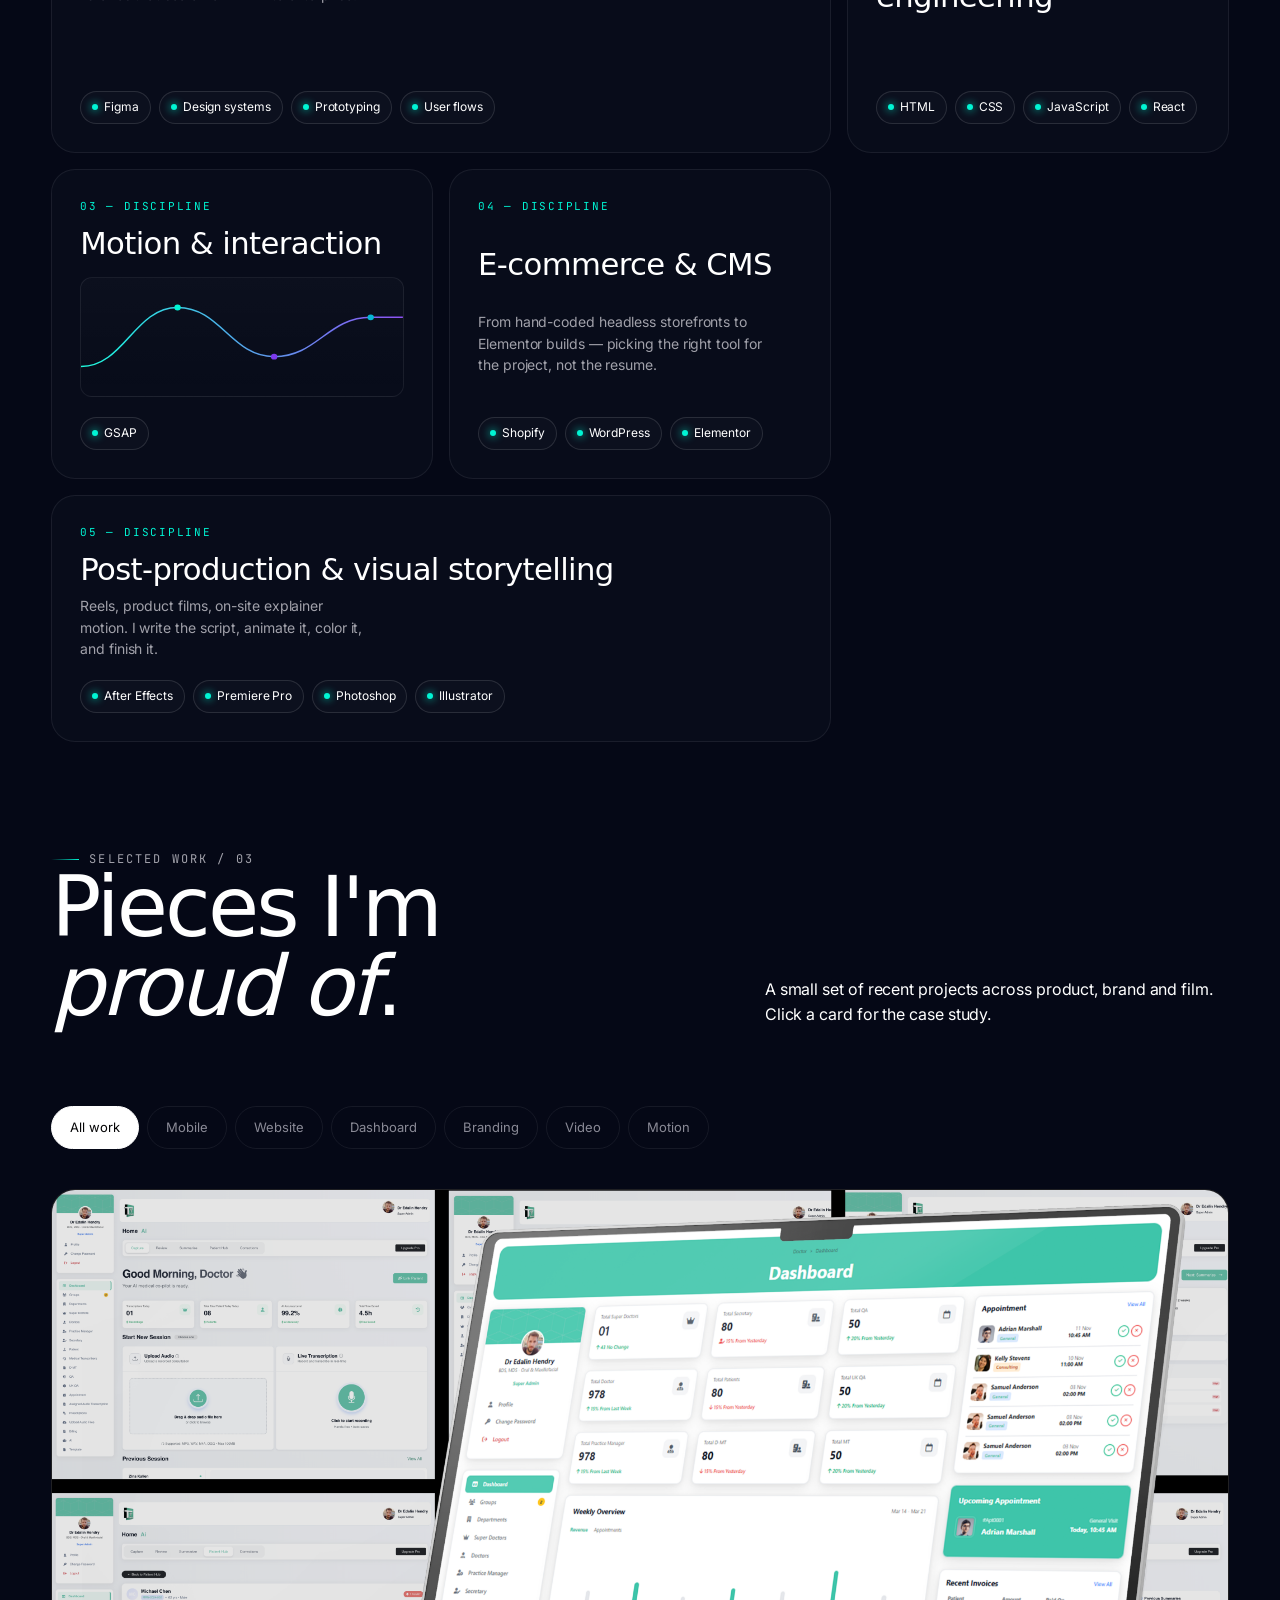
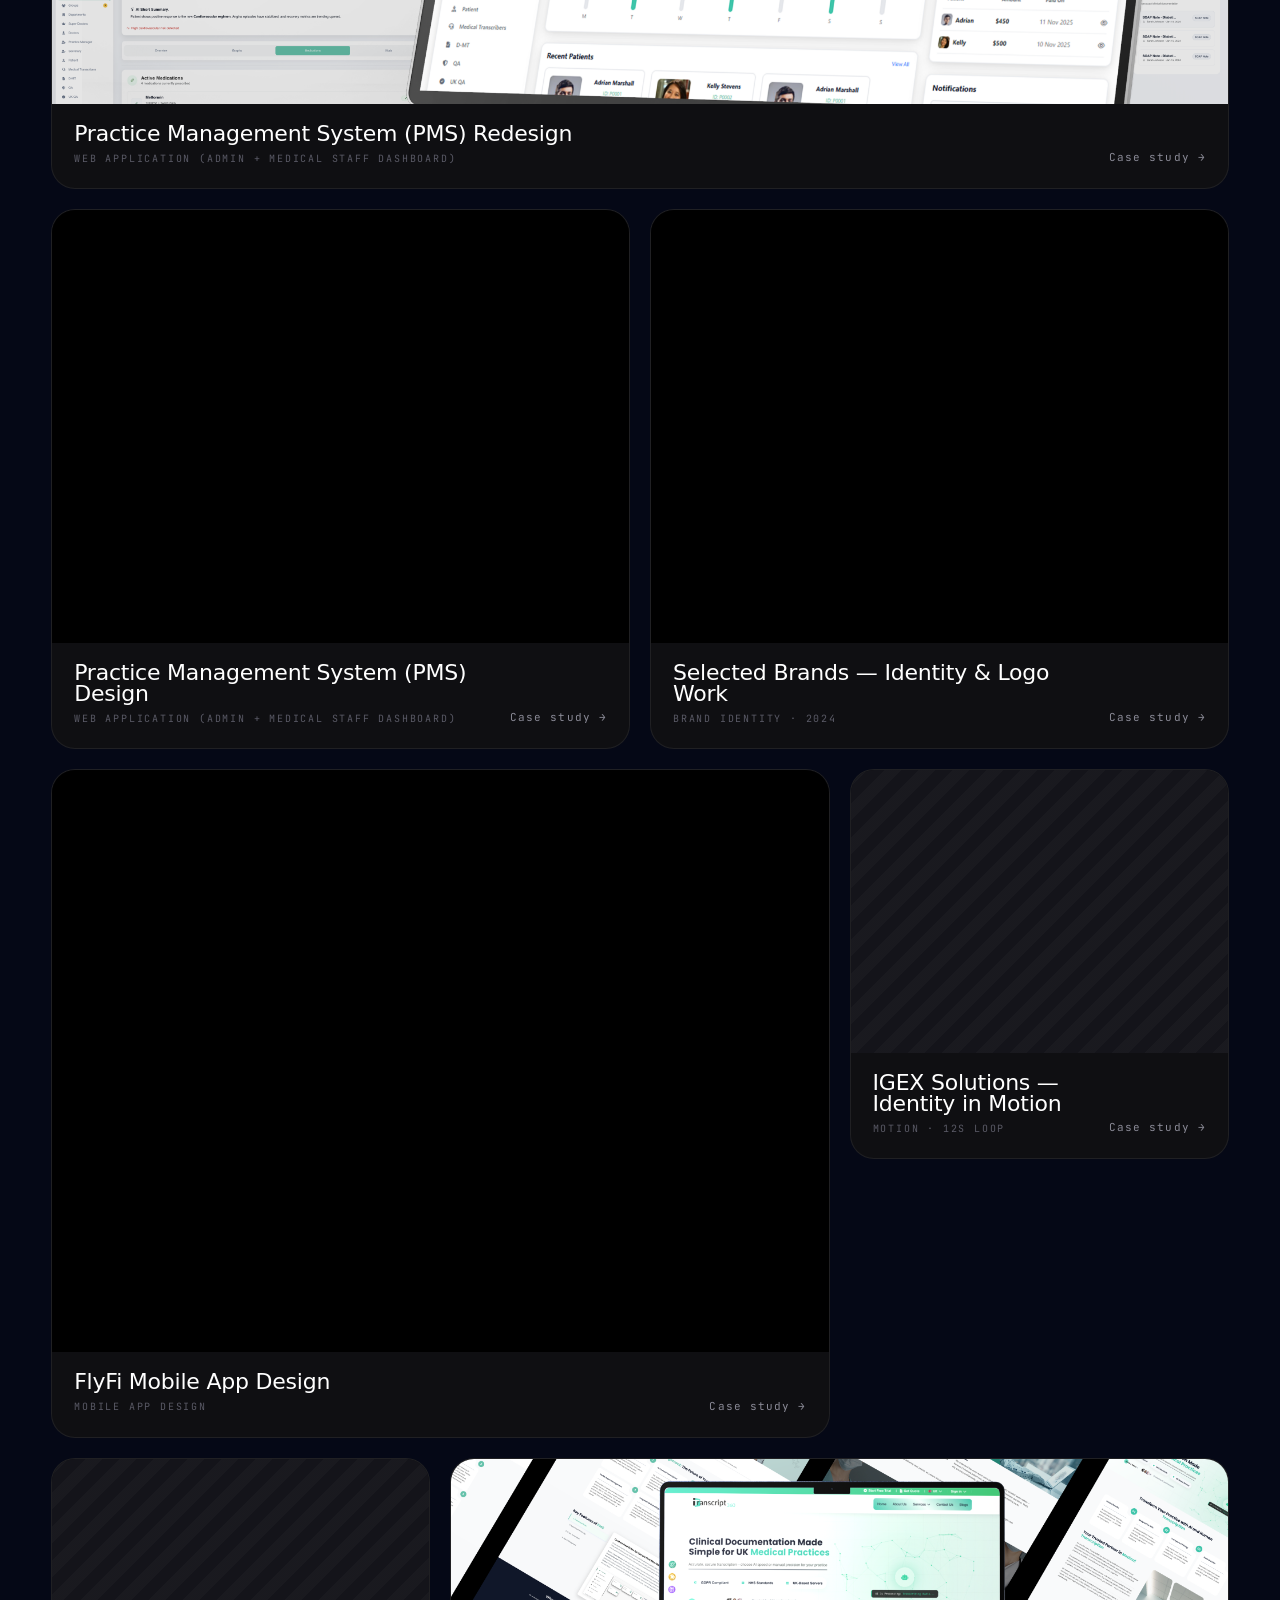
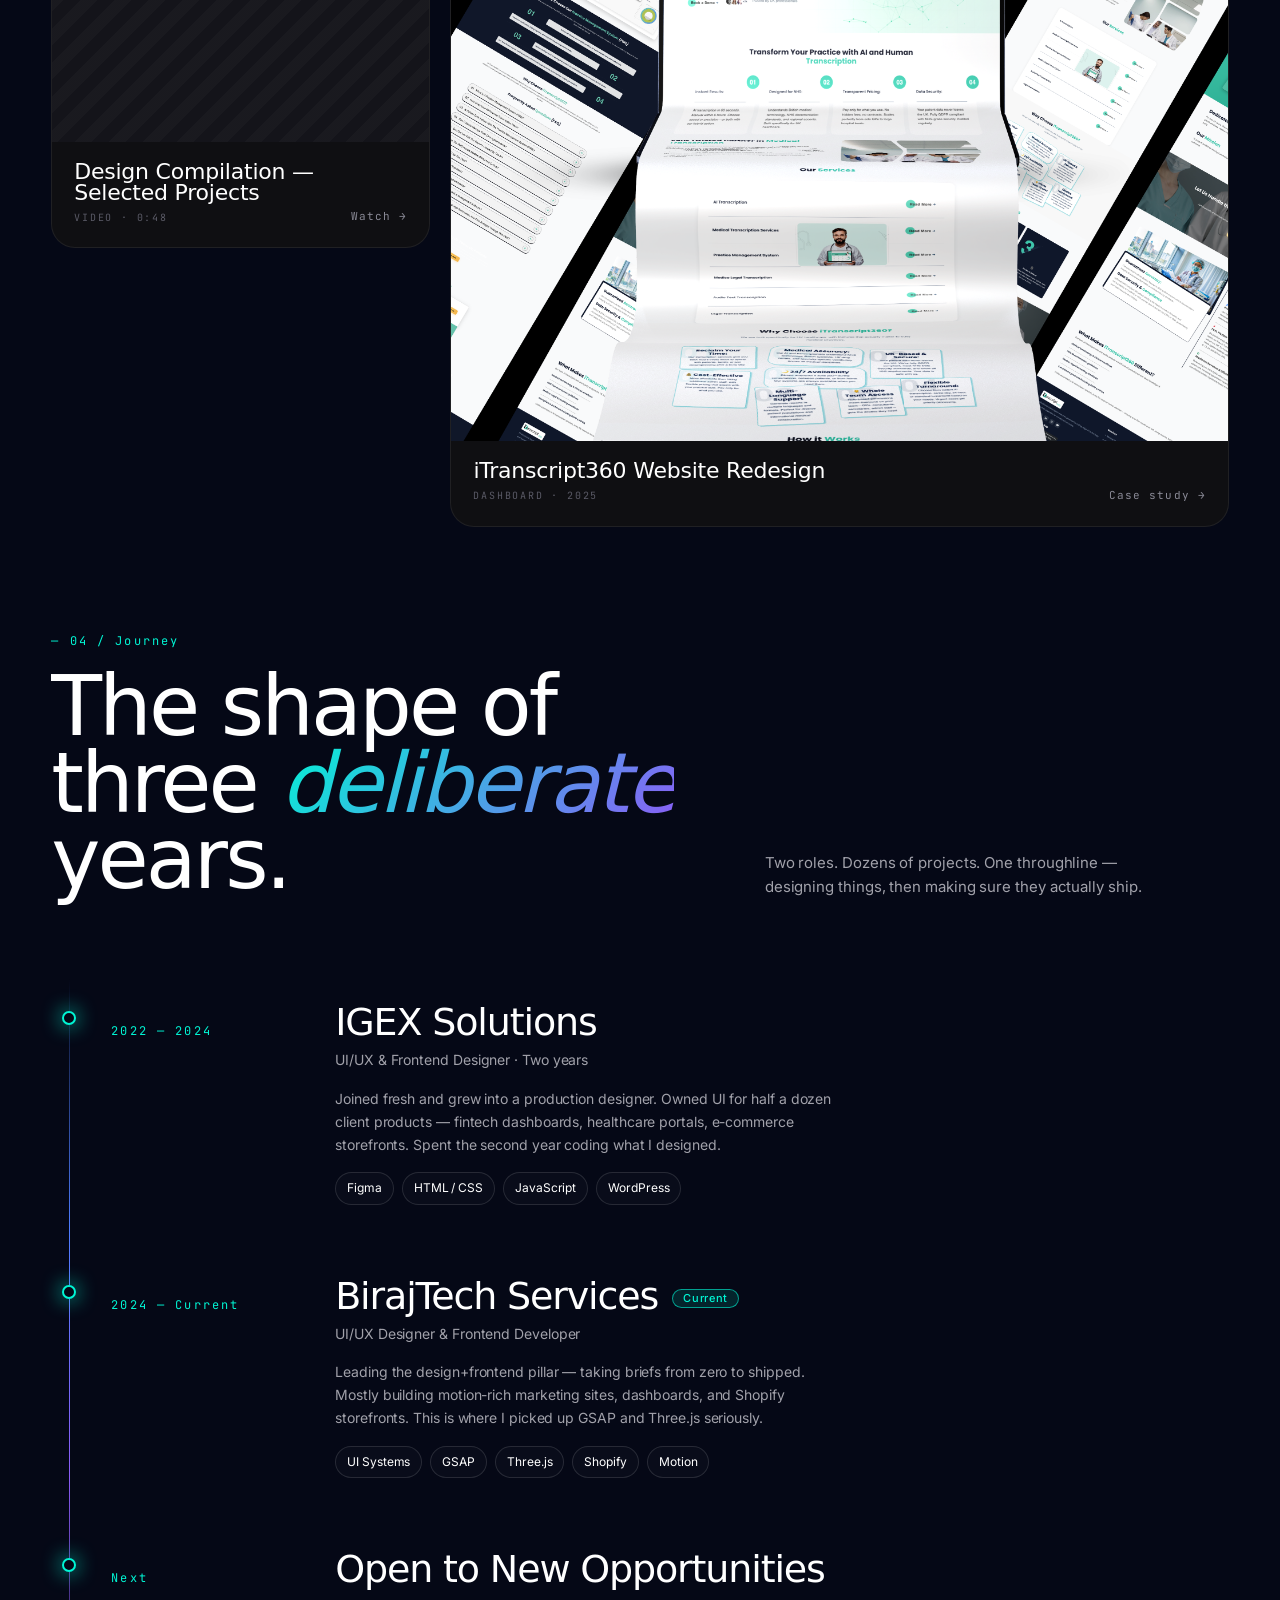
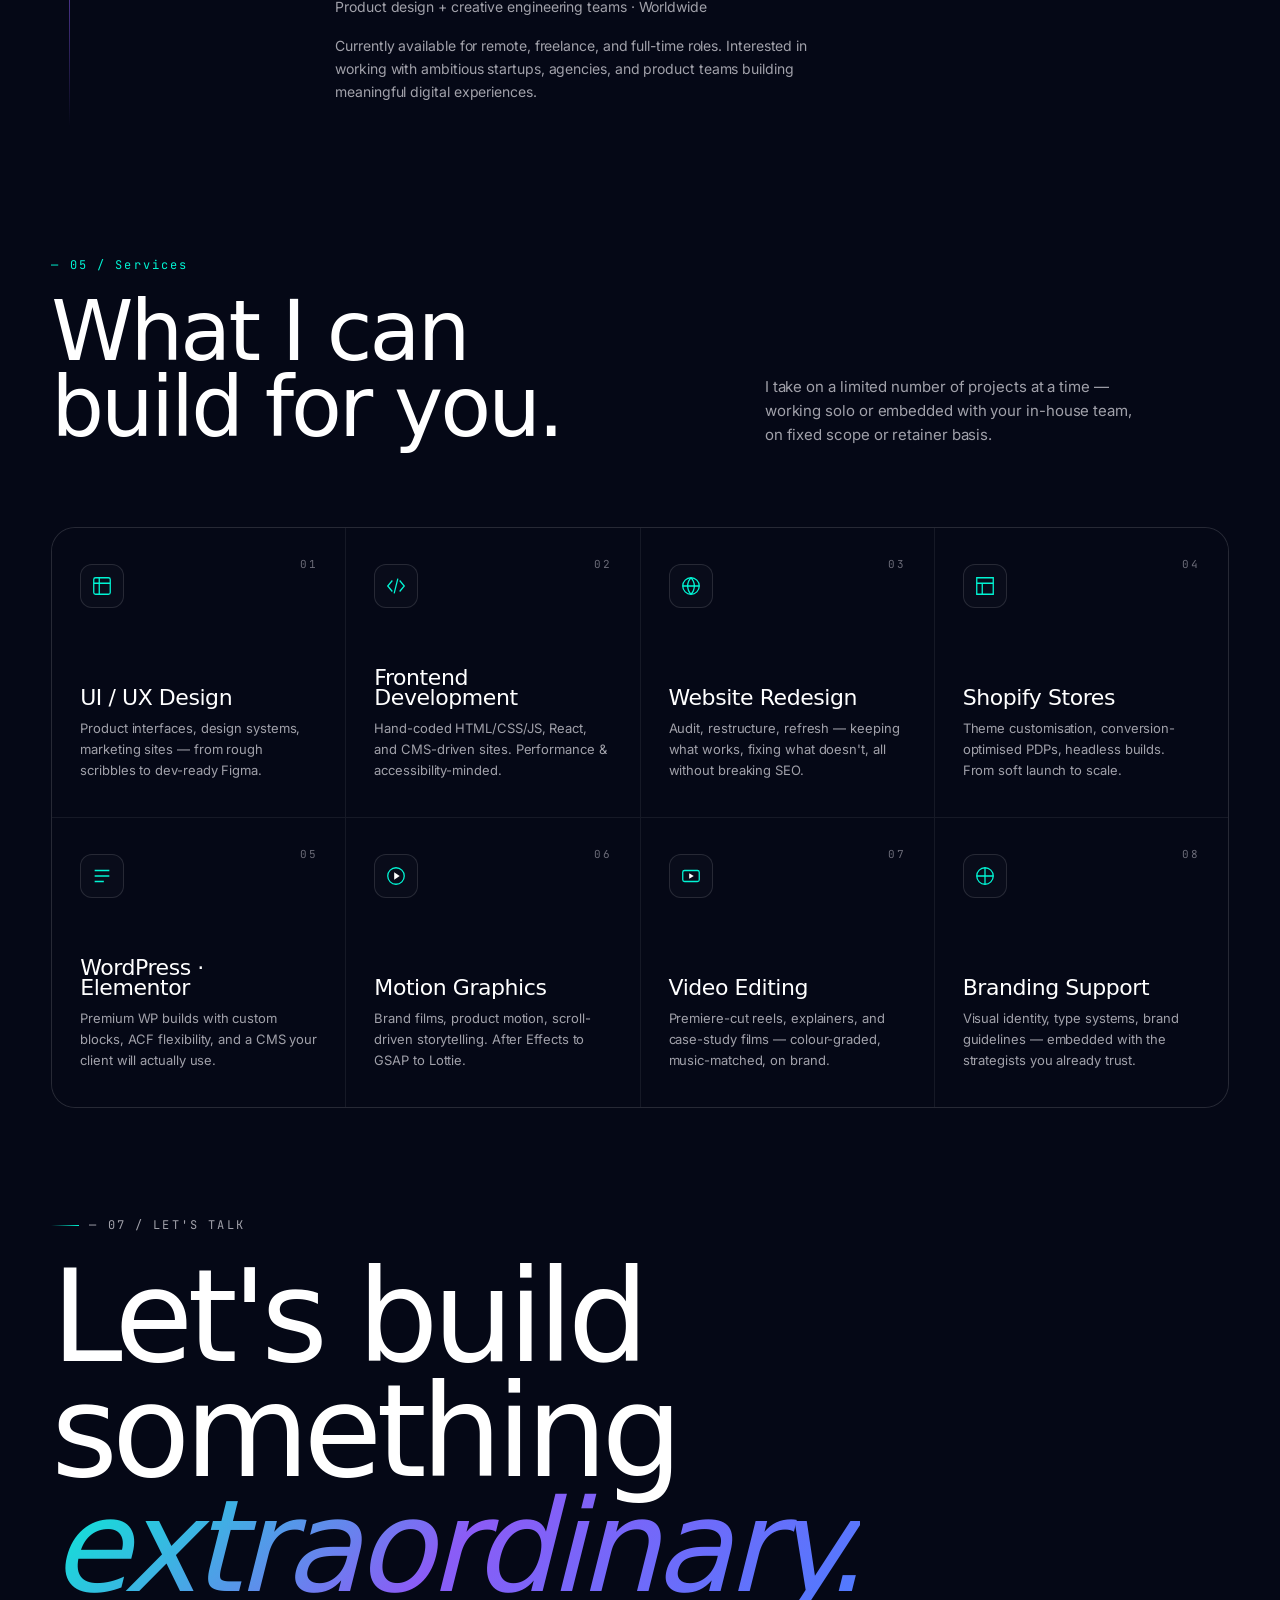
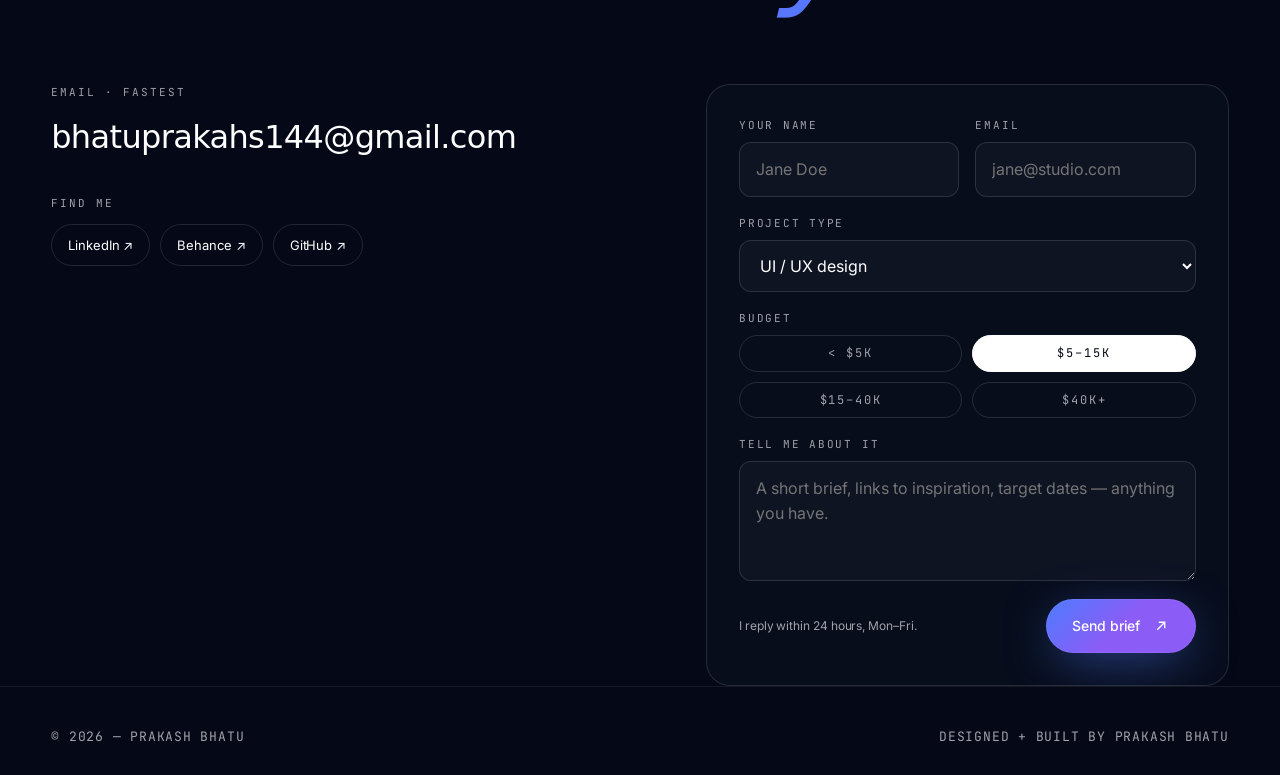
==== commit ff635bf8: "content changes" ====
--- a/index.html
+++ b/index.html
@@ -538,15 +538,15 @@
     <div class="hero-grid">
       <span class="eyebrow reveal-fade">Portfolio · 2026 </span>
 
-      <h1 class="display reveal-fade" id="heroHeadline">
-        <span class="word"><span>Designing</span></span>
-        <span class="word"><span>modern</span></span>
-        <span class="word"><span>digital</span></span><br/>
-        <span class="word"><span>experiences</span></span>
-        <span class="word"><span>that</span></span>
-        <span class="word"><span><span class="accent">feel</span></span></span>
-        <span class="word"><span class="alive"><span><span class="accent">alive</span>.</span></span></span>
-      </h1>
+   <h1 class="display reveal-fade" id="heroHeadline">
+  <span class="word"><span>Crafting</span></span>
+  <span class="word"><span>digital</span></span>
+  <span class="word"><span>products</span></span><br/>
+  <span class="word"><span>that</span></span>
+  <span class="word"><span>people</span></span>
+  <span class="word"><span><span class="accent">love</span></span></span>
+  <span class="word"><span>to use.</span></span>
+</h1>
 
       <div class="reveal-up">
         <div class="hero-roles">
@@ -573,7 +573,7 @@
           <div class="l">Years crafting</div>
         </div>
         <div class="hero-stat">
-          <div class="n">15+</div>
+          <div class="n">20+</div>
           <div class="l">Shipped projects</div>
         </div>
         <div class="hero-stat">
@@ -627,12 +627,14 @@
     </div>
 
     <div class="about-grid">
-      <div class="about-copy">
-
-      <p>I'm Prakash  a  UI/UX Designer & Frontend Developer passionate about creating intuitive, user-centered digital experiences. I believe great design is not just about aesthetics, but about solving real user problems through thoughtful design decisions.</p>
-       <p>Over the past three years, I've worked on a variety of projects ranging from healthcare platforms and business websites to Shopify stores and web applications. My journey started at IGEX Solutions, where I built production-ready interfaces and strengthened my foundation in design and frontend development.</p>
-       <p>Today, I focus on crafting seamless user experiences using Figma, while bringing designs to life with HTML, CSS, Bootstrap, Tailwind CSS, and Shopify. I enjoy bridging the gap between design and development to create products that are both visually appealing and highly functional.</p>
-       <p>My goal is simple — design experiences that users love and build interfaces that businesses can trust.</p>
+      <div class="about-copy" style="position: sticky; top: 0;">
+
+      <p>I'm Prakash Bhatu, a UI/UX Designer and Frontend Developer with 3+ years of experience designing and building digital products.
+
+I specialize in healthcare platforms, SaaS dashboards, Shopify stores, and responsive web experiences.
+
+My strength lies in bridging the gap between design and development — creating interfaces that are visually polished, user-focused, and production-ready.</p>
+     
 
 
 
@@ -700,7 +702,7 @@
         </div>
       </article>
 
-      <article class="skill-card reveal-up" data-tilt>
+      <article class="skill-card reveal-up" style="position: sticky !important; top: 0;" data-tilt>
         <span class="cat">02 — Discipline</span>
         <h3 class="display" style="margin-top:14px">Frontend<br/>engineering</h3>
         <div class="pill-row">
